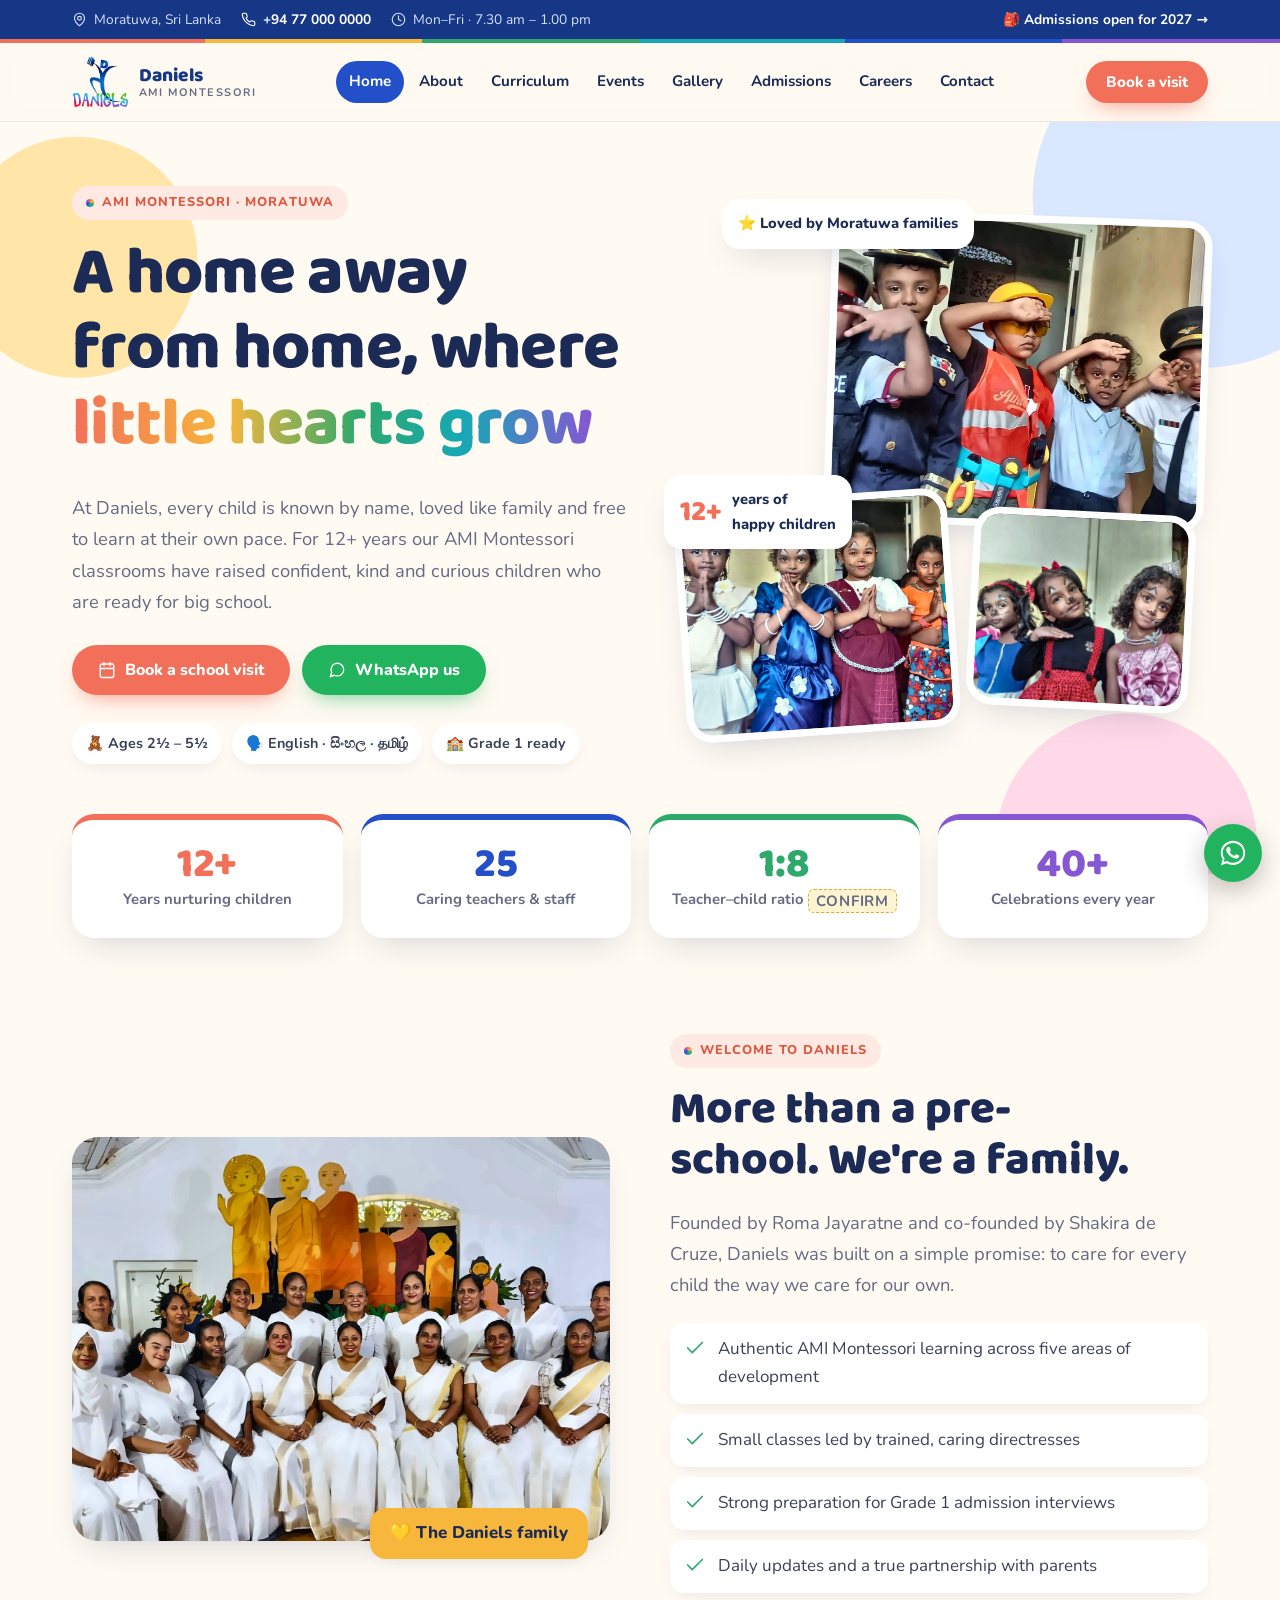
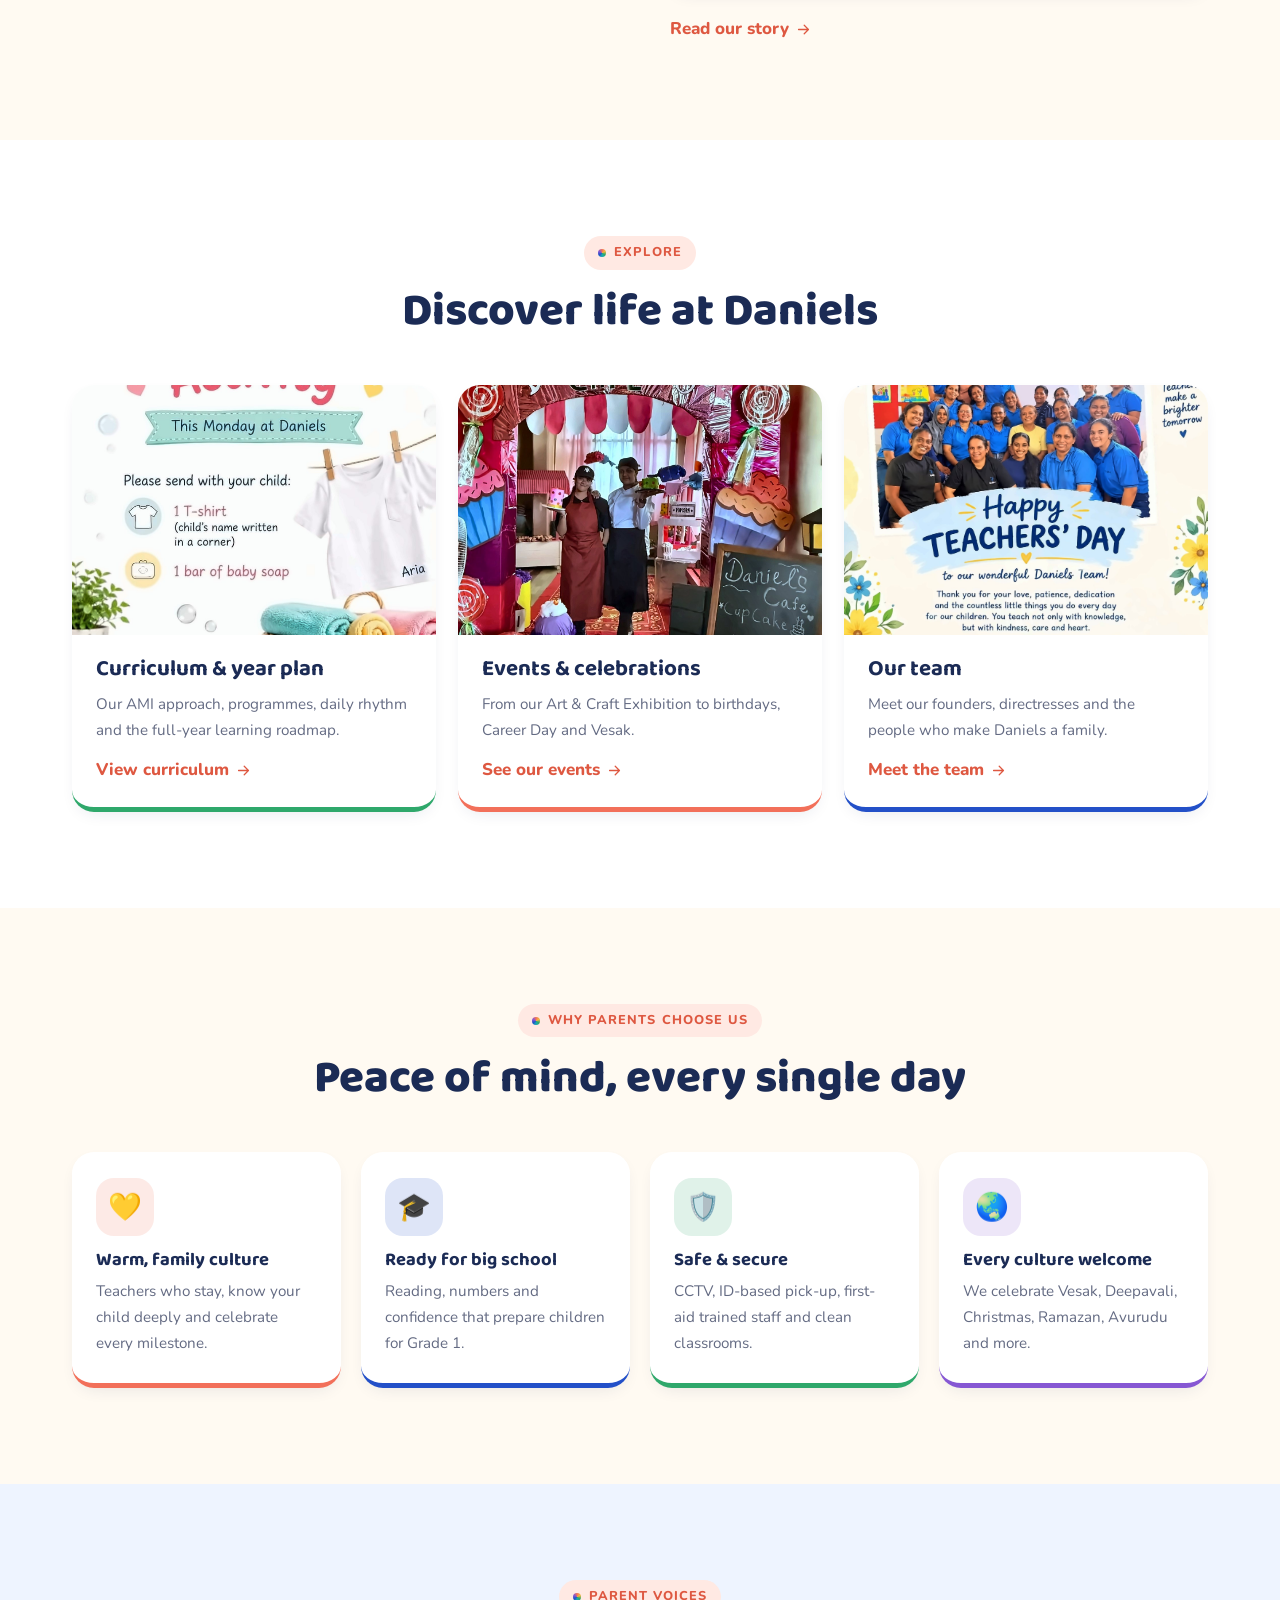
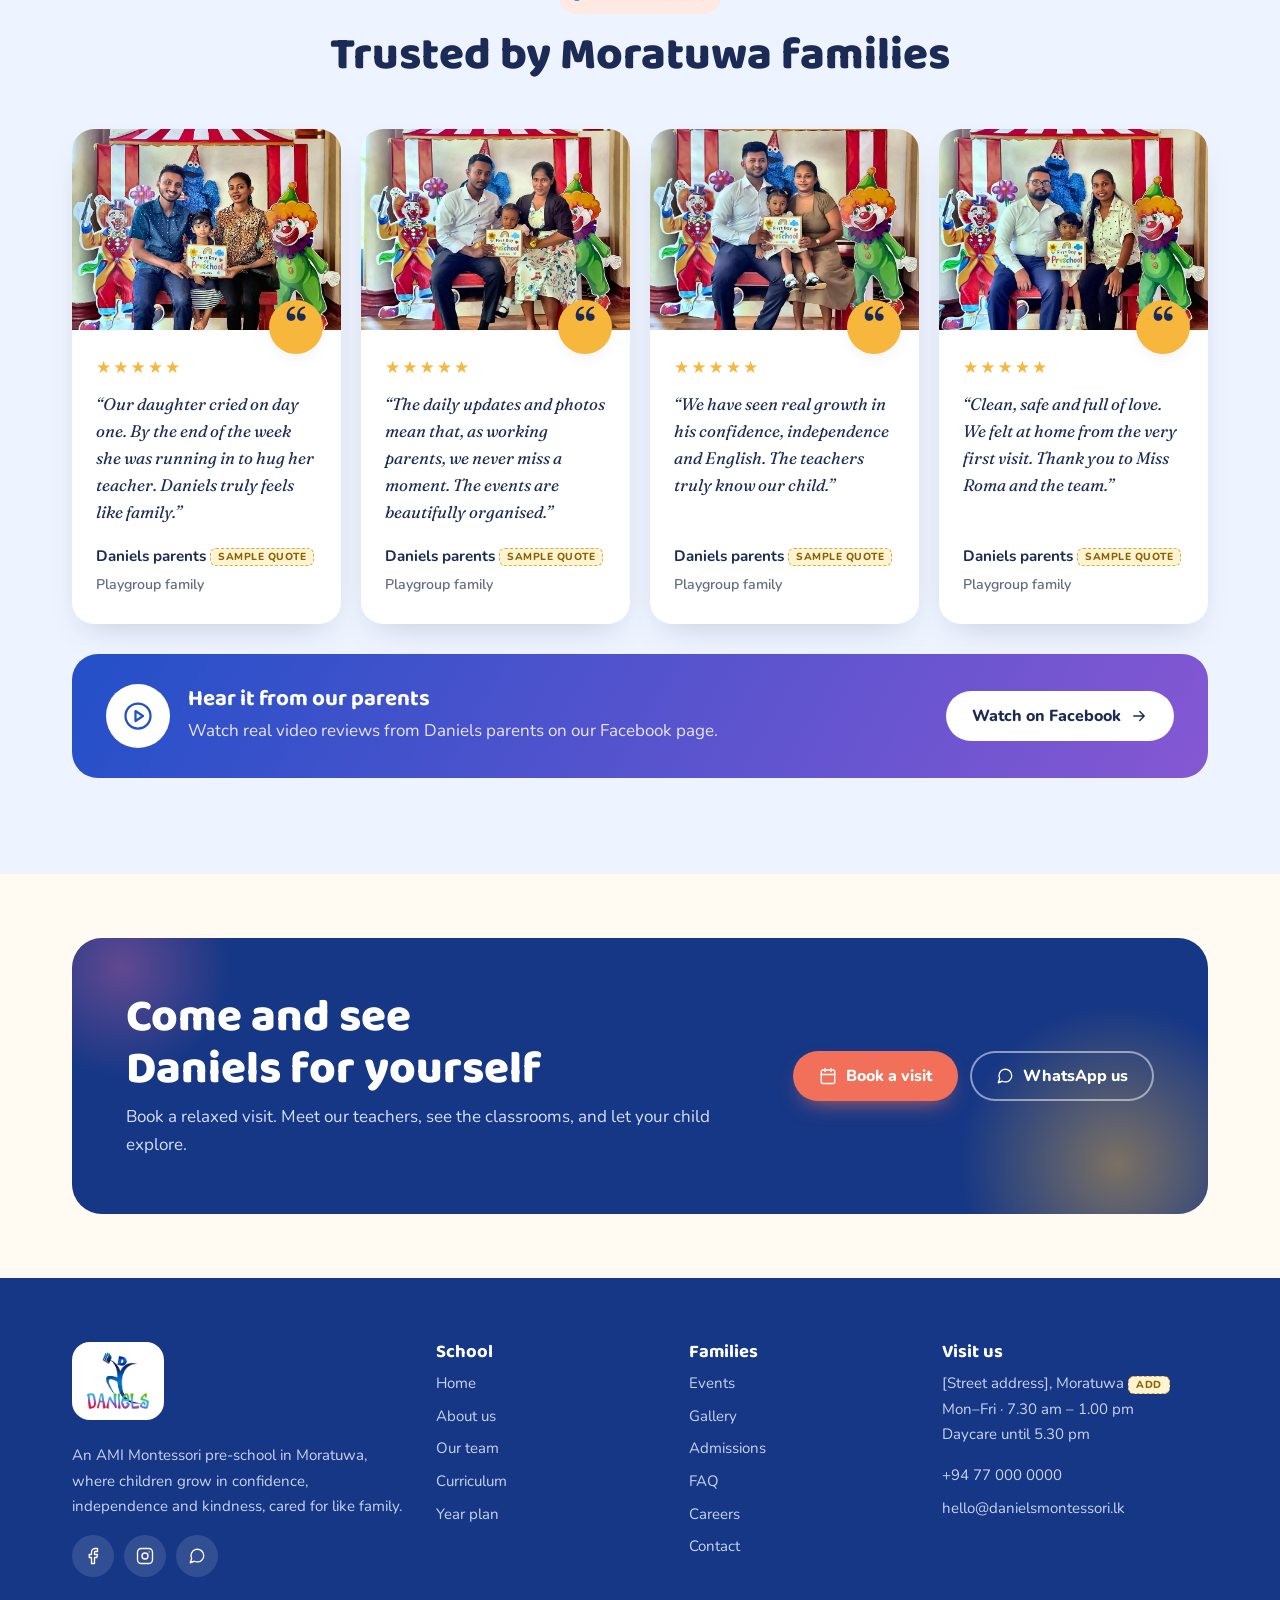
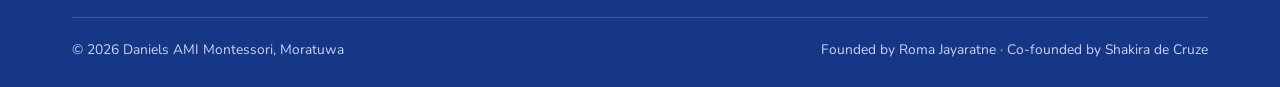
==== index.html @ 0f07412d "Daniels AMI Montessori website Multi-page site: home, about, curriculum and year plan, events, galle" ====
<!doctype html>
<html lang="en">
<head>
<meta charset="utf-8">
<meta name="viewport" content="width=device-width, initial-scale=1, viewport-fit=cover">
<meta name="claude:viewport-fit-sides" content="cover">
<title>Home · Daniels AMI Montessori, Moratuwa</title>
<meta name="description" content="Daniels AMI Montessori, Moratuwa: a warm, family-run AMI Montessori pre-school for children aged 2½ to 5½. Playgroup, LKG, UKG, daycare and Grade 1 readiness.">
<meta property="og:title" content="Home · Daniels AMI Montessori">
<meta property="og:description" content="Daniels AMI Montessori, Moratuwa: a warm, family-run AMI Montessori pre-school for children aged 2½ to 5½. Playgroup, LKG, UKG, daycare and Grade 1 readiness.">
<meta property="og:image" content="assets/img/staff-family-group.jpg">
<link rel="icon" href="assets/img/daniels-logo.png">
<link rel="preconnect" href="https://fonts.googleapis.com"><link rel="preconnect" href="https://fonts.gstatic.com" crossorigin>
<link href="https://fonts.googleapis.com/css2?family=Baloo+2:wght@600;700;800&family=Nunito:wght@400;600;700;800&family=Fraunces:ital,opsz,wght@1,9..144,400&display=swap" rel="stylesheet">
<link rel="stylesheet" href="assets/css/site.css">
</head>
<body>
<div class="topbar"><div class="wrap">
  <div class="l"><span><svg class="ic" viewBox="0 0 24 24" aria-hidden="true"><path d="M20 10c0 6-8 12-8 12S4 16 4 10a8 8 0 0 1 16 0z"/><circle cx="12" cy="10" r="3"/></svg>Moratuwa, Sri Lanka</span><a href="tel:+94770000000"><svg class="ic" viewBox="0 0 24 24" aria-hidden="true"><path d="M22 16.9v3a2 2 0 0 1-2.2 2 19.8 19.8 0 0 1-8.6-3.1 19.5 19.5 0 0 1-6-6A19.8 19.8 0 0 1 2.1 4.2 2 2 0 0 1 4.1 2h3a2 2 0 0 1 2 1.7c.1 1 .4 1.9.7 2.8a2 2 0 0 1-.5 2.1L8 9.9a16 16 0 0 0 6 6l1.3-1.3a2 2 0 0 1 2.1-.4c.9.3 1.8.6 2.8.7a2 2 0 0 1 1.7 2z"/></svg>+94 77 000 0000</a><span><svg class="ic" viewBox="0 0 24 24" aria-hidden="true"><circle cx="12" cy="12" r="10"/><path d="M12 6v6l4 2"/></svg>Mon–Fri · 7.30 am – 1.00 pm</span></div>
  <div class="r"><a href="admissions.html">🎒 Admissions open for 2027 →</a></div>
</div></div>
<header class="site"><div class="stripe"></div><div class="wrap">
  <a href="index.html" class="brand"><img src="assets/img/daniels-logo.png" alt="Daniels logo"><span class="bt">Daniels<small>AMI Montessori</small></span></a>
  <nav class="primary" aria-label="Main"><ul><li><a href="index.html" class=active aria-current=page>Home</a></li><li><a href="about.html">About</a></li><li><a href="curriculum.html">Curriculum</a></li><li><a href="events.html">Events</a></li><li><a href="gallery.html">Gallery</a></li><li><a href="admissions.html">Admissions</a></li><li><a href="careers.html">Careers</a></li><li><a href="contact.html">Contact</a></li></ul></nav>
  <a href="admissions.html#enquire" class="btn btn-primary h-cta">Book a visit</a>
  <button class="burger" aria-label="Menu" aria-expanded="false"><svg class="ic" viewBox="0 0 24 24" aria-hidden="true"><path d="M4 6h16M4 12h16M4 18h16"/></svg></button>
</div></header>
<main>

<section class="hero blobs"><div class="wrap">
  <div class="reveal">
    <span class="kicker">AMI Montessori · Moratuwa</span>
    <h1>A home away from home, where <em>little hearts grow</em></h1>
    <p class="lead">At Daniels, every child is known by name, loved like family and free to learn at their own pace. For <span data-years>12+</span> years our AMI Montessori classrooms have raised confident, kind and curious children who are ready for big school.</p>
    <div class="ctas"><a href="admissions.html#enquire" class="btn btn-primary"><svg class="ic" viewBox="0 0 24 24" aria-hidden="true"><rect x="3" y="4" width="18" height="18" rx="2"/><path d="M16 2v4M8 2v4M3 10h18"/></svg>Book a school visit</a><a href="https://wa.me/94770000000?text=Hello%20Daniels%2C%20I%27d%20like%20to%20know%20more%20about%20admissions." class="btn btn-wa" target="_blank" rel="noopener"><svg class="ic" viewBox="0 0 24 24" aria-hidden="true"><path d="M21 11.5a8.4 8.4 0 0 1-9 8.4 8.5 8.5 0 0 1-3.8-.9L3 21l1.9-5.7A8.5 8.5 0 1 1 21 11.5z"/></svg>WhatsApp us</a></div>
    <div class="badges"><span>🧸 Ages 2½ – 5½</span><span>🗣️ English · සිංහල · தமிழ்</span><span>🏫 Grade 1 ready</span></div>
  </div>
  <div class="hero-art reveal">
    <div class="ph p1"><img src="assets/img/careerday-heroes.jpg" alt="Career Day: police, firefighter, builder and pilot" class="" loading="lazy" ></div>
    <div class="ph p2"><img src="assets/img/cultural-national-dress.jpg" alt="Ayubowan! Traditional dress day" class="" loading="lazy" ></div>
    <div class="ph p3"><img src="assets/img/halloween-costumes.jpg" alt="Face paint and fancy dress" class="" loading="lazy" ></div>
    <div class="sticker s1"><span class="big" data-years>12+</span><span>years of<br>happy children</span></div>
    <div class="sticker s2">⭐ Loved by Moratuwa families</div>
  </div>
</div></section>

<section class="stats-wrap" style="padding:0"><div class="wrap"><div class="stats reveal">
  <div><b data-years>12+</b><span>Years nurturing children</span></div>
  <div><b>25</b><span>Caring teachers &amp; staff</span></div>
  <div><b>1:8</b><span>Teacher–child ratio <span class="draft">confirm</span></span></div>
  <div><b>40+</b><span>Celebrations every year</span></div>
</div></div></section>

<section><div class="wrap two">
  <div class="reveal photo-frame"><img class="photo" style="aspect-ratio:4/3" src="assets/img/staff-family-group.jpg" alt="The Daniels teaching team"><div class="tag">💛 The Daniels family</div></div>
  <div class="reveal">
    <span class="kicker">Welcome to Daniels</span>
    <h2>More than a pre-school. We're a family.</h2>
    <p class="lead">Founded by Roma Jayaratne and co-founded by Shakira de Cruze, Daniels was built on a simple promise: to care for every child the way we care for our own.</p>
    <ul class="checklist">
      <li><svg class="ic" viewBox="0 0 24 24" aria-hidden="true"><path d="M20 6 9 17l-5-5"/></svg><span>Authentic AMI Montessori learning across five areas of development</span></li>
      <li><svg class="ic" viewBox="0 0 24 24" aria-hidden="true"><path d="M20 6 9 17l-5-5"/></svg><span>Small classes led by trained, caring directresses</span></li>
      <li><svg class="ic" viewBox="0 0 24 24" aria-hidden="true"><path d="M20 6 9 17l-5-5"/></svg><span>Strong preparation for Grade 1 admission interviews</span></li>
      <li><svg class="ic" viewBox="0 0 24 24" aria-hidden="true"><path d="M20 6 9 17l-5-5"/></svg><span>Daily updates and a true partnership with parents</span></li>
    </ul>
    <a href="about.html" class="link-arrow">Read our story <svg class="ic" viewBox="0 0 24 24" aria-hidden="true"><path d="M5 12h14M13 6l6 6-6 6"/></svg></a>
  </div>
</div></section>

<section class="bg-white"><div class="wrap">
  <div class="center"><span class="kicker">Explore</span><h2>Discover life at Daniels</h2></div>
  <div class="g3 mt-l">
    <a class="lcard reveal" href="curriculum.html"><img src="assets/img/activity-laundry.jpg" alt="Practical life: Laundry Activity Day" class="" loading="lazy" ><div class="t"><h3>Curriculum &amp; year plan</h3><p>Our AMI approach, programmes, daily rhythm and the full-year learning roadmap.</p><span class="link-arrow">View curriculum <svg class="ic" viewBox="0 0 24 24" aria-hidden="true"><path d="M5 12h14M13 6l6 6-6 6"/></svg></span></div></a>
    <a class="lcard reveal" href="events.html"><img src="assets/img/exhibition-daniels-cafe.jpg" alt="The Daniels Café, one of seven exhibition worlds" class="" loading="lazy" ><div class="t"><h3>Events &amp; celebrations</h3><p>From our Art &amp; Craft Exhibition to birthdays, Career Day and Vesak.</p><span class="link-arrow">See our events <svg class="ic" viewBox="0 0 24 24" aria-hidden="true"><path d="M5 12h14M13 6l6 6-6 6"/></svg></span></div></a>
    <a class="lcard reveal" href="about.html#team"><img src="assets/img/staff-teachers-day.jpg" alt="Happy Teachers' Day to our wonderful team" class="" loading="lazy" ><div class="t"><h3>Our team</h3><p>Meet our founders, directresses and the people who make Daniels a family.</p><span class="link-arrow">Meet the team <svg class="ic" viewBox="0 0 24 24" aria-hidden="true"><path d="M5 12h14M13 6l6 6-6 6"/></svg></span></div></a>
  </div>
</div></section>

<section><div class="wrap">
  <div class="center"><span class="kicker">Why parents choose us</span><h2>Peace of mind, every single day</h2></div>
  <div class="g4 mt-l">
    <div class="card reveal" style="--c:var(--terra)"><div class="icon-badge"><span class="emo">💛</span></div><h4>Warm, family culture</h4><p>Teachers who stay, know your child deeply and celebrate every milestone.</p></div>
    <div class="card reveal" style="--c:var(--sky)"><div class="icon-badge"><span class="emo">🎓</span></div><h4>Ready for big school</h4><p>Reading, numbers and confidence that prepare children for Grade 1.</p></div>
    <div class="card reveal" style="--c:var(--sage)"><div class="icon-badge"><span class="emo">🛡️</span></div><h4>Safe &amp; secure</h4><p>CCTV, ID-based pick-up, first-aid trained staff and clean classrooms.</p></div>
    <div class="card reveal" style="--c:var(--plum)"><div class="icon-badge"><span class="emo">🌏</span></div><h4>Every culture welcome</h4><p>We celebrate Vesak, Deepavali, Christmas, Ramazan, Avurudu and more.</p></div>
  </div>
</div></section>

<section class="bg-sand"><div class="wrap">
  <div class="center"><span class="kicker">Parent voices</span><h2>Trusted by Moratuwa families</h2></div>
  <div class="g4 mt-l"><figure class="quote reveal" style="margin:0"><div class="qimg"><img src="assets/img/thumbs/firstday-family-1.jpg" alt="Daniels parents at the First Day photo booth" loading="lazy"></div><figcaption class="qt"><div class="stars">★★★★★</div><blockquote>“Our daughter cried on day one. By the end of the week she was running in to hug her teacher. Daniels truly feels like family.”</blockquote><div class="who"><b>Daniels parents <span class="draft">sample quote</span></b><small>Playgroup family</small></div></figcaption></figure><figure class="quote reveal" style="margin:0"><div class="qimg"><img src="assets/img/thumbs/firstday-family-2.jpg" alt="Daniels parents at the First Day photo booth" loading="lazy"></div><figcaption class="qt"><div class="stars">★★★★★</div><blockquote>“The daily updates and photos mean that, as working parents, we never miss a moment. The events are beautifully organised.”</blockquote><div class="who"><b>Daniels parents <span class="draft">sample quote</span></b><small>Playgroup family</small></div></figcaption></figure><figure class="quote reveal" style="margin:0"><div class="qimg"><img src="assets/img/thumbs/firstday-family-3.jpg" alt="Daniels parents at the First Day photo booth" loading="lazy"></div><figcaption class="qt"><div class="stars">★★★★★</div><blockquote>“We have seen real growth in his confidence, independence and English. The teachers truly know our child.”</blockquote><div class="who"><b>Daniels parents <span class="draft">sample quote</span></b><small>Playgroup family</small></div></figcaption></figure><figure class="quote reveal" style="margin:0"><div class="qimg"><img src="assets/img/thumbs/firstday-family-4.jpg" alt="Daniels parents at the First Day photo booth" loading="lazy"></div><figcaption class="qt"><div class="stars">★★★★★</div><blockquote>“Clean, safe and full of love. We felt at home from the very first visit. Thank you to Miss Roma and the team.”</blockquote><div class="who"><b>Daniels parents <span class="draft">sample quote</span></b><small>Playgroup family</small></div></figcaption></figure></div>
  <div class="video-cta reveal">
<div style="display:flex;gap:18px;align-items:center"><div class="play"><svg class="ic" viewBox="0 0 24 24" aria-hidden="true"><circle cx="12" cy="12" r="10"/><path d="m10 8 6 4-6 4z"/></svg></div>
<div><h3>Hear it from our parents</h3><p>Watch real video reviews from Daniels parents on our Facebook page.</p></div></div>
<a class="btn btn-light" href="https://www.facebook.com/Shawndecruze/" target="_blank" rel="noopener">Watch on Facebook <svg class="ic" viewBox="0 0 24 24" aria-hidden="true"><path d="M5 12h14M13 6l6 6-6 6"/></svg></a></div>
</div></section>
<section class="sec-sm"><div class="wrap"><div class="cta-band reveal">
<div><h2>Come and see Daniels for yourself</h2><p style="margin:0">Book a relaxed visit. Meet our teachers, see the classrooms, and let your child explore.</p></div>
<div class="btns"><a class="btn btn-primary" href="admissions.html#enquire"><svg class="ic" viewBox="0 0 24 24" aria-hidden="true"><rect x="3" y="4" width="18" height="18" rx="2"/><path d="M16 2v4M8 2v4M3 10h18"/></svg>Book a visit</a><a class="btn btn-light" href="https://wa.me/94770000000" target="_blank" rel="noopener"><svg class="ic" viewBox="0 0 24 24" aria-hidden="true"><path d="M21 11.5a8.4 8.4 0 0 1-9 8.4 8.5 8.5 0 0 1-3.8-.9L3 21l1.9-5.7A8.5 8.5 0 1 1 21 11.5z"/></svg>WhatsApp us</a></div>
</div></div></section>

</main>
<footer class="site"><div class="wrap">
  <div class="grid">
    <div><div class="logo"><img src="assets/img/daniels-logo.png" alt="Daniels logo"></div>
      <p>An AMI Montessori pre-school in Moratuwa, where children grow in confidence, independence and kindness, cared for like family.</p>
      <div class="social"><a href="https://www.facebook.com/Shawndecruze/" target="_blank" rel="noopener" aria-label="Facebook"><svg class="ic" viewBox="0 0 24 24" aria-hidden="true"><path d="M18 2h-3a5 5 0 0 0-5 5v3H7v4h3v8h4v-8h3l1-4h-4V7a1 1 0 0 1 1-1h3z"/></svg></a><a href="https://www.instagram.com/explore/locations/302594056555041/daniels-ami-montessori-sri-lanka/" target="_blank" rel="noopener" aria-label="Instagram"><svg class="ic" viewBox="0 0 24 24" aria-hidden="true"><rect x="2" y="2" width="20" height="20" rx="5"/><circle cx="12" cy="12" r="4"/><path d="M17.5 6.5h.01"/></svg></a><a href="https://wa.me/94770000000" target="_blank" rel="noopener" aria-label="WhatsApp"><svg class="ic" viewBox="0 0 24 24" aria-hidden="true"><path d="M21 11.5a8.4 8.4 0 0 1-9 8.4 8.5 8.5 0 0 1-3.8-.9L3 21l1.9-5.7A8.5 8.5 0 1 1 21 11.5z"/></svg></a></div></div>
    <div><h4>School</h4><a href="index.html">Home</a><a href="about.html">About us</a><a href="about.html#team">Our team</a><a href="curriculum.html">Curriculum</a><a href="curriculum.html#roadmap">Year plan</a></div>
    <div><h4>Families</h4><a href="events.html">Events</a><a href="gallery.html">Gallery</a><a href="admissions.html">Admissions</a><a href="admissions.html#faq">FAQ</a><a href="careers.html">Careers</a><a href="contact.html">Contact</a></div>
    <div><h4>Visit us</h4><p>[Street address], Moratuwa <span class="draft">add</span><br>Mon–Fri · 7.30 am – 1.00 pm<br>Daycare until 5.30 pm</p><a href="tel:+94770000000">+94 77 000 0000</a><a href="mailto:hello@danielsmontessori.lk">hello@danielsmontessori.lk</a></div>
  </div>
  <div class="bottom"><span>© <span data-year-now>2026</span> Daniels AMI Montessori, Moratuwa</span><span>Founded by Roma Jayaratne · Co-founded by Shakira de Cruze</span></div>
</div></footer>
<a class="wa-float" href="https://wa.me/94770000000?text=Hello%20Daniels!" target="_blank" rel="noopener" aria-label="Chat with us on WhatsApp"><svg viewBox="0 0 32 32" aria-hidden="true"><path d="M16 3C8.8 3 3 8.7 3 15.8c0 2.5.7 4.9 2 7L3 29l6.4-2c2 1.1 4.3 1.7 6.6 1.7 7.2 0 13-5.7 13-12.8S23.2 3 16 3zm0 23.4c-2.1 0-4.1-.6-5.9-1.7l-.4-.3-3.8 1.2 1.2-3.7-.3-.4c-1.2-1.8-1.8-3.8-1.8-5.9C5 9.9 9.9 5.2 16 5.2s11 4.7 11 10.6-4.9 10.6-11 10.6zm6-7.9c-.3-.2-2-1-2.3-1.1-.3-.1-.5-.2-.8.2-.2.3-.9 1.1-1 1.3-.2.2-.4.2-.7.1-.3-.2-1.4-.5-2.7-1.6-1-.9-1.7-2-1.9-2.3-.2-.3 0-.5.1-.7l.5-.6c.2-.2.2-.3.3-.6.1-.2.1-.4 0-.6l-1-2.5c-.3-.7-.6-.6-.8-.6h-.7c-.2 0-.6.1-.9.4-.3.3-1.2 1.1-1.2 2.8s1.2 3.2 1.4 3.5c.2.2 2.4 3.6 5.8 5 2.8 1.1 3.4.9 4 .8.6-.1 2-.8 2.3-1.6.3-.8.3-1.5.2-1.6-.1-.2-.3-.3-.6-.4z"/></svg></a>
<div class="lightbox" role="dialog" aria-modal="true" aria-label="Photo viewer">
  <button class="lb-x" aria-label="Close"><svg class="ic" viewBox="0 0 24 24" aria-hidden="true"><path d="M18 6 6 18M6 6l12 12"/></svg></button><button class="lb-p" aria-label="Previous"><svg class="ic" viewBox="0 0 24 24" aria-hidden="true"><path d="m15 18-6-6 6-6"/></svg></button>
  <img alt=""><button class="lb-n" aria-label="Next"><svg class="ic" viewBox="0 0 24 24" aria-hidden="true"><path d="m9 18 6-6-6-6"/></svg></button><p></p>
</div>
<script src="assets/js/site.js"></script>
</body>
</html>
---- assets/css/site.css ----
/* Daniels AMI Montessori: "Rainbow Home" design
   Layout concept: calm cream pages and generous whitespace, brought to life by the logo's rainbow,
   playful rounded headings, tilted photo prints and colour-coded cards. One clear story per page. */
:root{
  color-scheme:light;
  --bg:#FFFAF2; --paper:#FFFFFF; --sky-bg:#EEF4FF; --sand:#FFF3E3;
  --ink:#1B2B55; --text:#3B4258; --muted:#646B83; --line:#EEE6D8;
  --blue:#2350C8; --blue-d:#163785; --coral:#F2705A; --coral-d:#DE5841; --sun:#F6B73C; --leaf:#2FA86B; --teal:#16A8B5; --grape:#8657D3; --pink:#EE6AA7;
  --terra:var(--coral); --clay:var(--coral); --saffron:var(--sun); --sage:var(--leaf); --sky:var(--blue); --plum:var(--grape); --taupe:var(--teal);
  --r:22px; --r-s:14px;
  --shadow:0 14px 34px -14px rgba(27,43,85,.22); --soft:0 6px 18px -8px rgba(27,43,85,.14);
  --display:"Baloo 2","Nunito",system-ui,sans-serif; --sans:"Nunito",system-ui,sans-serif; --serif:"Fraunces",Georgia,serif;
}
*{box-sizing:border-box}
html{scroll-behavior:smooth;scroll-padding-top:100px}
body{margin:0;font-family:var(--sans);color:var(--text);background:var(--bg);line-height:1.7;font-size:17px;overflow-x:hidden;-webkit-font-smoothing:antialiased}
body::before{content:"";position:fixed;inset:0 0 auto;height:env(safe-area-inset-top,0px);z-index:70;background:var(--bg)}
img{max-width:100%;display:block}
a{color:var(--blue)}
h1,h2,h3,h4{font-family:var(--display);line-height:1.12;margin:0 0 .45em;color:var(--ink);text-wrap:balance}
h1{font-size:clamp(2.5rem,5.4vw,4.2rem);font-weight:800;letter-spacing:-.01em}
h2{font-size:clamp(2rem,3.8vw,2.85rem);font-weight:800}
h3{font-size:1.4rem;font-weight:700}
h4{font-size:1.15rem;font-weight:700}
p{margin:0 0 1em;max-width:65ch}
b,strong{color:var(--ink)}
.wrap{max-width:1180px;margin:0 auto;padding-left:max(22px,env(safe-area-inset-left,0px));padding-right:max(22px,env(safe-area-inset-right,0px))}
section{padding-block:96px}
.sec-sm{padding-block:64px}
@media(max-width:760px){section{padding-block:60px}.sec-sm{padding-block:40px}}
.bg-sand{background:var(--sky-bg)}
.bg-white{background:var(--paper)}
.kicker{display:inline-flex;align-items:center;gap:8px;font-weight:800;font-size:.8rem;letter-spacing:.08em;text-transform:uppercase;color:var(--coral-d);background:#FFE9E3;padding:6px 14px;border-radius:99px;margin-bottom:16px}
.kicker::before{content:"";width:8px;height:8px;border-radius:50%;background:conic-gradient(var(--coral),var(--sun),var(--leaf),var(--teal),var(--blue),var(--grape),var(--coral))}
.center{text-align:center}
.center p,.center .lead{margin-inline:auto}
.lead{font-size:1.15rem;color:var(--muted);max-width:62ch}
.muted{color:var(--muted)}
.rb,h1 em{font-style:normal;background:linear-gradient(90deg,var(--coral),var(--sun) 30%,var(--leaf) 55%,var(--teal) 75%,var(--grape));-webkit-background-clip:text;background-clip:text;color:transparent}
.stripe{height:4px;background:linear-gradient(90deg,var(--coral) 0 16%,var(--sun) 16% 33%,var(--leaf) 33% 50%,var(--teal) 50% 66%,var(--blue) 66% 83%,var(--grape) 83%)}
.btn{display:inline-flex;align-items:center;gap:9px;font:800 1rem var(--sans);border:0;cursor:pointer;text-decoration:none;padding:14px 26px;border-radius:99px;transition:transform .2s,box-shadow .2s,background .2s;white-space:nowrap}
.btn svg{width:18px;height:18px}
.btn:hover{transform:translateY(-2px)}
.btn:focus-visible,a:focus-visible,button:focus-visible{outline:3px solid var(--sun);outline-offset:3px}
.btn-primary{background:var(--coral);color:#fff;box-shadow:0 10px 22px -10px rgba(242,112,90,.8)}
.btn-primary:hover{background:var(--coral-d)}
.btn-navy{background:var(--blue);color:#fff;box-shadow:0 10px 22px -10px rgba(35,80,200,.7)}
.btn-outline{background:var(--paper);color:var(--ink);box-shadow:var(--soft)}
.btn-light{background:var(--paper);color:var(--ink)}
.btn-wa{background:#22B35E;color:#fff;box-shadow:0 10px 22px -10px rgba(34,179,94,.7)}
.link-arrow{font-weight:800;color:var(--coral-d);text-decoration:none;display:inline-flex;gap:6px;align-items:center;transition:gap .2s}
.link-arrow:hover{gap:11px}
.link-arrow .ic{width:17px;height:17px}
.draft{display:inline-block;font:800 .64rem var(--sans);letter-spacing:.05em;text-transform:uppercase;color:#8a6200;background:#FFF4D2;border:1px dashed #D9AB3C;border-radius:6px;padding:1px 7px;vertical-align:middle}
/* hide every draft label once real content is added: .draft{display:none} */
.ic{width:22px;height:22px;stroke:currentColor;fill:none;stroke-width:1.8;stroke-linecap:round;stroke-linejoin:round;flex:none}
.emo{font-size:1.7rem;line-height:1}

/* ---------- header ---------- */
.topbar{background:var(--blue-d);color:#D6E0FF;font-size:.86rem}
.topbar .wrap{display:flex;justify-content:space-between;gap:16px;padding-block:8px;flex-wrap:wrap}
.topbar a{color:#fff;text-decoration:none;font-weight:700}
.topbar .l,.topbar .r{display:flex;gap:20px;flex-wrap:wrap}
.topbar span,.topbar a{display:inline-flex;gap:7px;align-items:center}
.topbar .ic{width:15px;height:15px}
@media(max-width:700px){.topbar .l span:last-child,.topbar .r a:not(:last-child){display:none}}
header.site{position:sticky;top:env(safe-area-inset-top,0px);z-index:50;background:rgba(255,250,242,.93);backdrop-filter:blur(10px);-webkit-backdrop-filter:blur(10px);border-bottom:1px solid var(--line)}
header.site .wrap{display:flex;align-items:center;justify-content:space-between;height:78px;gap:16px}
.brand{display:flex;align-items:center;gap:10px;text-decoration:none}
.brand img{height:52px;width:auto}
.brand .bt{font-family:var(--display);color:var(--blue-d);font-size:1.2rem;line-height:1;font-weight:800}
.brand .bt small{display:block;font-family:var(--sans);font-size:.68rem;letter-spacing:.14em;text-transform:uppercase;color:var(--muted);font-weight:700;margin-top:3px}
nav.primary ul{display:flex;list-style:none;margin:0;padding:0;gap:2px}
nav.primary a{display:block;padding:8px 13px;border-radius:99px;text-decoration:none;color:var(--ink);font-weight:700;font-size:.95rem}
nav.primary a:hover{background:var(--sky-bg);color:var(--blue)}
nav.primary a.active{background:var(--blue);color:#fff}
nav.primary .m-only{display:none}
.h-cta{padding:11px 20px;font-size:.95rem}
.burger{display:none;background:none;border:0;cursor:pointer;color:var(--ink);padding:6px}
.burger .ic{width:28px;height:28px}
@media(max-width:1140px){
  nav.primary{position:fixed;inset:calc(78px + env(safe-area-inset-top,0px)) 0 auto 0;background:var(--bg);border-bottom:1px solid var(--line);box-shadow:var(--shadow);display:none}
  nav.primary.open{display:block}
  nav.primary ul{flex-direction:column;padding:12px max(18px,env(safe-area-inset-right,0px)) 22px max(18px,env(safe-area-inset-left,0px))}
  nav.primary a{padding:12px 14px;font-size:1.05rem;border-radius:12px}
  nav.primary .m-only{display:block}
  .burger{display:block}
}
@media(max-width:560px){.h-cta{display:none}}

.blobs{background:
  radial-gradient(circle at 6% 18%,#FFE6A8 0 120px,transparent 121px),
  radial-gradient(circle at 94% 10%,#D9E8FF 0 170px,transparent 171px),
  radial-gradient(circle at 88% 96%,#FFD9E8 0 130px,transparent 131px),var(--bg)}

/* ---------- home hero ---------- */
.hero{padding-block:64px 110px;overflow:hidden}
.hero .wrap{display:grid;grid-template-columns:1.05fr 1fr;gap:54px;align-items:center}
.hero .wrap>*{min-width:0}
.hero .lead{margin-bottom:28px}
.hero .ctas{display:flex;gap:12px;flex-wrap:wrap}
.hero .badges{display:flex;gap:10px;flex-wrap:wrap;margin-top:28px}
.hero .badges span{background:var(--paper);border-radius:99px;padding:8px 14px;font-weight:700;font-size:.9rem;box-shadow:var(--soft);display:inline-flex;gap:7px;align-items:center}
.hero-art{position:relative;min-height:520px}
.hero-art .ph{position:absolute;border-radius:26px;overflow:hidden;box-shadow:var(--shadow);border:7px solid var(--paper);max-width:100%}
.hero-art .ph img{width:100%;height:100%;object-fit:cover}
.hero-art .p1{width:72%;height:60%;top:0;right:0;transform:rotate(2deg)}
.hero-art .p2{width:52%;height:46%;bottom:0;left:0;transform:rotate(-4deg)}
.hero-art .p3{width:42%;height:38%;bottom:5%;right:3%;transform:rotate(3deg)}
.sticker{position:absolute;background:var(--paper);border-radius:18px;padding:12px 16px;box-shadow:var(--shadow);font-weight:800;display:flex;gap:10px;align-items:center;z-index:2;font-size:.92rem;color:var(--ink)}
.sticker .big{font-family:var(--display);font-size:1.8rem;color:var(--coral);line-height:1}
.sticker.s1{top:50%;left:-3%}
.sticker.s2{top:-3%;left:8%}
@media(max-width:960px){.hero .wrap{grid-template-columns:1fr}.hero-art{min-height:420px}.sticker.s1{left:2%}}
@media(max-width:480px){.hero-art{min-height:360px}}

/* ---------- stats ---------- */
.stats-wrap{margin-top:-60px;position:relative;z-index:3}
.stats{display:grid;grid-template-columns:repeat(4,1fr);gap:18px}
.stats div{background:var(--paper);border-radius:var(--r);padding:24px 18px;text-align:center;box-shadow:var(--shadow);border-top:6px solid var(--c)}
.stats b{display:block;font-family:var(--display);font-size:2.6rem;line-height:1;color:var(--c);font-weight:800}
.stats span{font-weight:700;color:var(--muted);font-size:.93rem}
.stats div:nth-child(1){--c:var(--coral)}.stats div:nth-child(2){--c:var(--blue)}.stats div:nth-child(3){--c:var(--leaf)}.stats div:nth-child(4){--c:var(--grape)}
@media(max-width:760px){.stats{grid-template-columns:1fr 1fr}}

/* ---------- inner page hero ---------- */
.phero{padding-block:70px 80px;overflow:hidden}
.phero .wrap{display:grid;grid-template-columns:1.1fr 1fr;gap:56px;align-items:center}
.phero .wrap>*{min-width:0}
.phero.solo .wrap{grid-template-columns:1fr}
.phero .crumb{font-size:.86rem;color:var(--muted);margin-bottom:12px;font-weight:600}
.phero .crumb a{color:var(--muted);text-decoration:none}
.phero .frame{border-radius:26px;overflow:hidden;border:7px solid var(--paper);box-shadow:var(--shadow);transform:rotate(1.5deg)}
.phero .frame img{aspect-ratio:4/3;object-fit:cover;width:100%}
@media(max-width:900px){.phero .wrap{grid-template-columns:1fr;gap:34px}.phero{padding-block:48px 56px}}

/* ---------- grids & cards ---------- */
.two{display:grid;grid-template-columns:1fr 1fr;gap:60px;align-items:center}
.two.top{align-items:start}
.two>*{min-width:0}
@media(max-width:900px){.two{grid-template-columns:1fr;gap:38px}}
.g3{display:grid;grid-template-columns:repeat(3,1fr);gap:22px}
.g4{display:grid;grid-template-columns:repeat(4,1fr);gap:20px}
.g5{display:grid;grid-template-columns:repeat(5,1fr);gap:18px}
@media(max-width:1000px){.g4,.g5{grid-template-columns:repeat(2,1fr)}.g3{grid-template-columns:1fr 1fr}}
@media(max-width:620px){.g3,.g4,.g5{grid-template-columns:1fr}}
.card{background:var(--paper);border-radius:var(--r);padding:26px 24px;box-shadow:var(--soft);border-bottom:5px solid var(--c,var(--coral));transition:transform .2s}
.card:hover{transform:translateY(-4px)}
.card p{color:var(--muted);font-size:.95rem;margin:0}
form.card,.card.plain{border-bottom:0}
form.card:hover,.card.plain:hover{transform:none}
.icon-badge{width:58px;height:58px;border-radius:18px;display:grid;place-items:center;margin-bottom:14px;background:color-mix(in srgb,var(--c,var(--coral)) 15%,var(--paper));color:var(--c,var(--coral))}
.icon-badge .ic{width:26px;height:26px}
.mt-l{margin-top:48px}.mt{margin-top:28px}
.photo{border-radius:26px;width:100%;object-fit:cover;box-shadow:var(--shadow)}
.photo-frame{position:relative}
.photo-frame .tag{position:absolute;bottom:-18px;right:22px;background:var(--sun);color:var(--ink);padding:11px 20px;border-radius:16px;font-weight:800;box-shadow:var(--soft)}
.checklist{list-style:none;margin:22px 0;padding:0;display:grid;gap:10px}
.checklist li{display:flex;gap:12px;align-items:flex-start;background:var(--paper);border-radius:14px;padding:12px 14px;box-shadow:var(--soft)}
.checklist .ic{color:var(--leaf);margin-top:2px}

.lcard{display:block;text-decoration:none;color:inherit;background:var(--paper);border-radius:var(--r);overflow:hidden;box-shadow:var(--soft);transition:transform .2s,box-shadow .2s;border-bottom:5px solid var(--c,var(--coral))}
.lcard:hover{transform:translateY(-5px) rotate(-.4deg);box-shadow:var(--shadow)}
.lcard img{width:100%;aspect-ratio:16/11;object-fit:cover}
.lcard .t{padding:22px 24px}
.lcard p{color:var(--muted);font-size:.95rem;margin:0 0 12px}
.lcard:nth-child(1){--c:var(--leaf)}.lcard:nth-child(2){--c:var(--coral)}.lcard:nth-child(3){--c:var(--blue)}

/* reviews */
.quote{background:var(--paper);border-radius:var(--r);overflow:hidden;box-shadow:var(--shadow);display:flex;flex-direction:column;position:relative}
.quote .qimg{aspect-ratio:4/3;overflow:hidden}
.quote .qimg img{width:100%;height:100%;object-fit:cover;object-position:center 75%}
.quote .qt{padding:24px 24px 26px;display:flex;flex-direction:column;flex:1;position:relative}
.quote .qt::before{content:"\201C";position:absolute;top:-30px;right:18px;width:54px;height:54px;border-radius:50%;background:var(--sun);color:var(--ink);font:700 2.6rem/1.2 var(--serif);text-align:center;box-shadow:var(--soft)}
.quote blockquote{margin:0 0 18px;font-family:var(--serif);font-style:italic;font-size:1.05rem;line-height:1.6;color:var(--ink);flex:1}
.quote .who b{display:block;font-size:.95rem}
.quote .who small{color:var(--muted);font-weight:600}
.stars{color:var(--sun);letter-spacing:2px;margin-bottom:8px}

.video-cta{margin-top:30px;background:linear-gradient(120deg,var(--blue),var(--grape));color:#fff;border-radius:26px;padding:30px 34px;display:flex;gap:24px;align-items:center;justify-content:space-between;flex-wrap:wrap}
.video-cta h3{color:#fff;margin:0}
.video-cta p{margin:4px 0 0;color:#E9E4FF}
.video-cta .play{width:64px;height:64px;border-radius:50%;background:var(--paper);color:var(--blue);display:grid;place-items:center;flex:none}
.video-cta .play .ic{width:30px;height:30px}

.cta-band{background:var(--blue-d);border-radius:30px;padding:54px;display:grid;grid-template-columns:1.4fr auto;gap:30px;align-items:center;color:#D6E0FF;position:relative;overflow:hidden}
.cta-band::before{content:"";position:absolute;right:-70px;bottom:-110px;width:320px;height:320px;border-radius:50%;background:radial-gradient(circle,rgba(246,183,60,.45),transparent 70%)}
.cta-band::after{content:"";position:absolute;left:-60px;top:-80px;width:220px;height:220px;border-radius:50%;background:radial-gradient(circle,rgba(238,106,167,.35),transparent 70%)}
.cta-band>*{position:relative;z-index:1}
.cta-band h2{color:#fff;margin-bottom:8px}
.cta-band p{color:#D6E0FF}
.cta-band .btns{display:flex;gap:12px;flex-wrap:wrap}
.cta-band .btn-light{background:transparent;color:#fff;box-shadow:inset 0 0 0 2px rgba(255,255,255,.5)}
@media(max-width:860px){.cta-band{grid-template-columns:1fr;padding:36px 26px}}

/* ---------- people ---------- */
.person{background:var(--paper);border-radius:var(--r);box-shadow:var(--soft);text-align:center;padding:24px 20px 26px;transition:transform .2s}
.person:hover{transform:translateY(-5px) rotate(-.6deg)}
.person .pic{width:124px;height:124px;border-radius:50%;margin:0 auto 14px;overflow:hidden;border:5px solid var(--c,var(--coral));background:var(--paper)}
.person .pic img{width:100%;height:100%;object-fit:cover}
.person .role{display:inline-block;font-size:.76rem;font-weight:800;letter-spacing:.04em;color:var(--c,var(--coral));background:color-mix(in srgb,var(--c,var(--coral)) 13%,var(--paper));padding:3px 11px;border-radius:99px}
.person h4{margin:8px 0 6px}
.person p{color:var(--muted);font-size:.9rem;margin:0 auto}
.leader{display:grid;grid-template-columns:280px 1fr;background:var(--paper);border-radius:28px;overflow:hidden;box-shadow:var(--shadow)}
.leader .pic{display:grid;place-items:center;padding:30px;background:color-mix(in srgb,var(--c,var(--coral)) 13%,var(--paper))}
.leader .pic img{width:190px;height:190px;border-radius:50%;border:7px solid var(--c,var(--coral));background:var(--paper);object-fit:cover}
.leader .t{padding:32px 34px}
.leader .kicker{background:color-mix(in srgb,var(--c,var(--coral)) 13%,var(--paper));color:var(--c,var(--coral))}
.leader .tags{display:flex;flex-wrap:wrap;gap:8px;margin-top:14px}
.leader .tags span{font-size:.8rem;font-weight:800;background:var(--bg);border-radius:9px;padding:5px 11px}
@media(max-width:700px){.leader{grid-template-columns:1fr}.leader .t{padding:26px}}

.tl{list-style:none;margin:0;padding:0;position:relative}
.tl::before{content:"";position:absolute;left:23px;top:8px;bottom:8px;width:4px;background:repeating-linear-gradient(180deg,var(--sun) 0 12px,transparent 12px 22px)}
.tl li{position:relative;padding:0 0 24px 66px}
.tl .y{position:absolute;left:0;top:0;width:50px;height:50px;border-radius:50%;background:var(--c,var(--coral));color:#fff;display:grid;place-items:center;font:800 .8rem var(--display);box-shadow:0 0 0 5px var(--paper)}
.tl li:nth-child(1){--c:var(--coral)}.tl li:nth-child(2){--c:var(--sun)}.tl li:nth-child(3){--c:var(--leaf)}.tl li:nth-child(4){--c:var(--teal)}.tl li:nth-child(5){--c:var(--blue)}.tl li:nth-child(6){--c:var(--grape)}
.tl h4{margin:10px 0 3px}
.tl p{color:var(--muted);font-size:.93rem;margin:0}

/* ---------- curriculum ---------- */
.prog{background:var(--paper);border-radius:26px;overflow:hidden;box-shadow:var(--shadow);display:flex;flex-direction:column}
.prog .head{background:var(--c);color:#fff;padding:22px 22px 18px;position:relative}
.prog .head h3{color:#fff;margin:0}
.prog .head .emo{position:absolute;right:16px;top:14px;font-size:2.4rem}
.prog .age{font-weight:800;font-size:.92rem;color:#fff}
.prog ul{margin:0;padding:18px 22px 22px 40px;color:var(--muted);font-size:.95rem}
.day-tl{display:grid;grid-template-columns:repeat(7,1fr);gap:10px;background:var(--paper);border-radius:26px;padding:22px;box-shadow:var(--soft)}
.day-tl div{text-align:center;padding:14px 8px;border-radius:16px;background:color-mix(in srgb,var(--c) 12%,var(--paper))}
.day-tl div:nth-child(1){--c:var(--coral)}.day-tl div:nth-child(2){--c:var(--sun)}.day-tl div:nth-child(3){--c:var(--leaf)}.day-tl div:nth-child(4){--c:var(--teal)}.day-tl div:nth-child(5){--c:var(--blue)}.day-tl div:nth-child(6){--c:var(--grape)}.day-tl div:nth-child(7){--c:var(--pink)}
.day-tl i{font-style:normal;font-size:1.6rem;display:block}
.day-tl b{display:block;font-family:var(--display);color:var(--c);font-size:1.15rem}
.day-tl span{font-size:.85rem;font-weight:700}
@media(max-width:900px){.day-tl{grid-template-columns:repeat(2,1fr)}}
.tabs{display:flex;gap:8px;flex-wrap:wrap;justify-content:center;margin:30px 0 22px}
.tabs button,.filters button{font:800 .93rem var(--sans);border:2px solid var(--line);background:var(--paper);color:var(--ink);padding:9px 20px;border-radius:99px;cursor:pointer}
.tabs button.on,.filters button.on{background:var(--blue);border-color:var(--blue);color:#fff}
.legend{display:flex;gap:18px;justify-content:center;flex-wrap:wrap;font-size:.9rem;font-weight:800;color:var(--muted);margin-bottom:20px}
.legend span{display:inline-flex;gap:8px;align-items:center}
.legend i{width:12px;height:12px;border-radius:50%;background:var(--c)}
.term{display:none}
.term.on{display:grid;grid-template-columns:repeat(4,1fr);gap:16px}
.mcol{background:var(--paper);border-radius:var(--r);overflow:hidden;box-shadow:var(--soft);position:relative}
.mcol.now{box-shadow:0 0 0 4px var(--coral),var(--shadow)}
.mcol h4{margin:0;padding:14px 18px;background:var(--mc,var(--blue));color:#fff;font-size:1.3rem;display:flex;justify-content:space-between;align-items:center;gap:8px}
.mcol h4 small{font-family:var(--sans);font-size:.66rem;font-weight:800;letter-spacing:.06em;text-transform:uppercase;background:#fff;color:var(--coral-d);padding:3px 9px;border-radius:99px}
.mcol .blk{padding:12px 14px 4px}
.mcol .blk:last-child{padding-bottom:14px}
.mcol .lbl{font-size:.68rem;font-weight:800;letter-spacing:.1em;text-transform:uppercase;color:var(--c);margin-bottom:6px}
.mcol ul{list-style:none;margin:0;padding:0;display:grid;gap:6px}
.mcol li,.mcol .theme{font-size:.9rem;padding:7px 10px;border-radius:10px;background:color-mix(in srgb,var(--c) 11%,var(--paper));border-left:4px solid var(--c);line-height:1.35}
.mcol .theme{font-weight:800;color:var(--ink)}
@media(max-width:1000px){.term.on{grid-template-columns:1fr 1fr}}
@media(max-width:600px){.term.on{grid-template-columns:1fr}}

/* ---------- events ---------- */
.subnav{position:sticky;top:calc(78px + env(safe-area-inset-top,0px));z-index:20;background:rgba(255,250,242,.95);backdrop-filter:blur(8px);border-bottom:1px solid var(--line)}
.subnav .wrap{display:flex;gap:8px;overflow-x:auto;padding-block:12px;scrollbar-width:none}
.subnav a{flex:none;text-decoration:none;font-weight:800;font-size:.9rem;color:var(--ink);padding:8px 16px;border-radius:99px;background:var(--paper);box-shadow:var(--soft)}
.subnav a:hover{background:var(--blue);color:#fff}
.event{padding-block:80px}
.event:nth-of-type(even){background:var(--sky-bg)}
.event .head{display:grid;grid-template-columns:1fr 1.3fr;gap:50px;align-items:end;margin-bottom:30px}
.event .head>*{min-width:0}
.event .meta{display:flex;gap:10px;flex-wrap:wrap;margin-top:8px}
.event .meta span{display:inline-flex;gap:7px;align-items:center;background:var(--paper);padding:6px 12px;border-radius:99px;font-size:.86rem;font-weight:700;box-shadow:var(--soft)}
.event .meta .ic{width:16px;height:16px;color:var(--coral)}
@media(max-width:900px){.event{padding-block:56px}.event .head{grid-template-columns:1fr;gap:10px}}
.pgrid{display:grid;grid-template-columns:repeat(4,1fr);grid-auto-rows:220px;gap:14px;grid-auto-flow:dense}
.pgrid a{display:block;border-radius:20px;overflow:hidden;box-shadow:var(--soft);border:5px solid var(--paper);background:var(--paper)}
.pgrid a.tall{grid-row:span 2}
.pgrid a.wide{grid-column:span 2}
.pgrid img{width:100%;height:100%;object-fit:cover;border-radius:14px;transition:transform .5s}
.pgrid a:hover img{transform:scale(1.04)}
@media(max-width:800px){.pgrid{grid-template-columns:1fr 1fr !important;grid-auto-rows:160px}}

/* ---------- gallery ---------- */
.filters{display:flex;gap:8px;flex-wrap:wrap;justify-content:center;margin-bottom:34px}
.filters button em{font-style:normal;opacity:.6;margin-left:4px;font-size:.82rem}
.masonry{columns:4 240px;column-gap:16px}
.masonry a{display:block;break-inside:avoid;margin:0 0 16px;border-radius:20px;overflow:hidden;position:relative;box-shadow:var(--soft);background:var(--paper)}
.masonry img{width:100%;transition:transform .5s}
.masonry a:hover img{transform:scale(1.04)}
.masonry a span{position:absolute;left:10px;right:10px;bottom:10px;background:rgba(255,255,255,.94);border-radius:12px;padding:6px 12px;font-weight:800;font-size:.84rem;color:var(--ink)}
.masonry a.hide{display:none}
.lightbox{position:fixed;inset:0;background:rgba(14,22,48,.93);display:none;align-items:center;justify-content:center;z-index:100;padding:24px}
.lightbox.open{display:flex}
.lightbox img{max-height:84vh;max-width:90vw;border-radius:14px}
.lightbox p{position:absolute;bottom:20px;left:20px;right:20px;text-align:center;color:#fff;font-weight:800;margin:0;max-width:none}
.lightbox button{position:absolute;background:#fff;color:var(--ink);border:0;width:48px;height:48px;border-radius:50%;cursor:pointer;display:grid;place-items:center}
.lb-x{top:calc(20px + env(safe-area-inset-top,0px));right:20px}.lb-p{left:20px;top:calc(50% - 24px)}.lb-n{right:20px;top:calc(50% - 24px)}

/* ---------- forms / faq / steps ---------- */
form.card{padding:30px;box-shadow:var(--shadow);border-radius:28px}
form.card label{display:block;font-weight:800;font-size:.9rem;margin:14px 0 6px;color:var(--ink)}
form.card input,form.card select,form.card textarea{width:100%;font:inherit;font-size:.96rem;padding:12px 14px;border-radius:14px;border:2px solid var(--line);background:var(--bg);color:var(--ink)}
form.card input:focus,form.card select:focus,form.card textarea:focus{outline:none;border-color:var(--blue);background:var(--paper)}
form .row{display:grid;grid-template-columns:1fr 1fr;gap:12px}
@media(max-width:520px){form .row{grid-template-columns:1fr}}
form .btns{display:flex;gap:10px;flex-wrap:wrap;margin-top:20px}
.form-note{font-size:.84rem;color:var(--muted);margin-top:12px}
details{background:var(--paper);border-radius:18px;padding:16px 20px;margin-bottom:12px;box-shadow:var(--soft)}
summary{font-weight:800;cursor:pointer;list-style:none;display:flex;justify-content:space-between;gap:12px;color:var(--ink)}
summary::-webkit-details-marker{display:none}
summary::after{content:"+";font-size:1.4rem;line-height:1;color:var(--coral)}
details[open] summary::after{content:"\2013"}
details p{margin:10px 0 0;color:var(--muted);font-size:.95rem}
.steps{counter-reset:s}
.step{background:var(--paper);border-radius:22px;padding:22px;box-shadow:var(--soft)}
.step::before{counter-increment:s;content:counter(s);display:grid;place-items:center;width:44px;height:44px;border-radius:50%;background:var(--c,var(--coral));color:#fff;font:800 1.2rem var(--display);margin-bottom:12px}
.steps .step:nth-child(1){--c:var(--coral)}.steps .step:nth-child(2){--c:var(--sun)}.steps .step:nth-child(3){--c:var(--leaf)}.steps .step:nth-child(4){--c:var(--blue)}
.step p{color:var(--muted);font-size:.93rem;margin:0}

.job{background:var(--paper);border-radius:var(--r);padding:24px 28px;box-shadow:var(--soft);display:grid;grid-template-columns:1fr auto;gap:20px;align-items:center;border-left:6px solid var(--c,var(--coral))}
.job:nth-child(1){--c:var(--coral)}.job:nth-child(2){--c:var(--leaf)}.job:nth-child(3){--c:var(--blue)}.job:nth-child(4){--c:var(--grape)}
.job .tags{display:flex;gap:8px;flex-wrap:wrap;margin:8px 0 10px}
.job .tags span{font-size:.78rem;font-weight:800;background:var(--bg);padding:4px 10px;border-radius:8px}
.job p{color:var(--muted);font-size:.94rem;margin:0}
@media(max-width:700px){.job{grid-template-columns:1fr}}

.cinfo{display:grid;gap:16px}
.cinfo>div{display:flex;gap:14px;background:var(--paper);border-radius:18px;padding:14px 16px;box-shadow:var(--soft)}
.cinfo .icon-badge{margin:0;width:48px;height:48px;border-radius:14px}
.cinfo b{display:block;color:var(--ink)}
.map{border-radius:28px;overflow:hidden;box-shadow:var(--shadow);min-height:440px;background:var(--sky-bg)}
.map iframe{width:100%;height:100%;min-height:440px;border:0;display:block}
.map-card{min-height:440px;display:grid;place-items:center;text-align:center;padding:30px;background:
  linear-gradient(rgba(255,255,255,.55),rgba(255,255,255,.55)),
  repeating-linear-gradient(0deg,transparent 0 46px,#D7E3F7 46px 48px),
  repeating-linear-gradient(90deg,transparent 0 46px,#D7E3F7 46px 48px),var(--sky-bg)}
.map-card .pin{width:72px;height:72px;border-radius:50% 50% 50% 0;transform:rotate(-45deg);background:var(--coral);display:grid;place-items:center;margin:0 auto 18px;box-shadow:var(--shadow)}
.map-card .pin span{transform:rotate(45deg);font-size:1.8rem}

/* ---------- footer ---------- */
footer.site{background:var(--blue-d);color:#C9D4F2;padding-block:64px 26px;font-size:.94rem}
footer.site .grid{display:grid;grid-template-columns:1.5fr 1fr 1fr 1.2fr;gap:32px}
footer.site h4{color:#fff;font-size:1.15rem}
footer.site a{color:#C9D4F2;text-decoration:none;display:block;margin-bottom:7px}
footer.site a:hover{color:#fff}
footer.site p{color:#C9D4F2}
footer.site .logo{background:var(--paper);border-radius:18px;padding:10px 14px;display:inline-block;margin-bottom:14px}
footer.site .logo img{height:58px}
footer.site .social{display:flex;gap:10px;margin-top:14px}
footer.site .social a{width:42px;height:42px;border-radius:50%;background:rgba(255,255,255,.12);display:grid;place-items:center;margin:0;color:#fff}
footer.site .social a:hover{background:var(--coral)}
footer.site .social .ic{width:18px;height:18px}
footer.site .bottom{border-top:1px solid rgba(255,255,255,.15);margin-top:40px;padding-top:20px;display:flex;justify-content:space-between;gap:10px;flex-wrap:wrap;font-size:.86rem}
@media(max-width:900px){footer.site .grid{grid-template-columns:1fr 1fr}}
@media(max-width:520px){footer.site .grid{grid-template-columns:1fr}}
.wa-float{position:fixed;right:calc(18px + env(safe-area-inset-right,0px));bottom:calc(18px + env(safe-area-inset-bottom,0px));z-index:60;width:58px;height:58px;border-radius:50%;background:#22B35E;display:grid;place-items:center;box-shadow:0 8px 24px rgba(0,0,0,.25)}
.wa-float svg{width:30px;height:30px;fill:#fff}

@keyframes rise{from{transform:translateY(10px)}to{transform:none}}
.reveal.in{animation:rise .6s ease both}
@media(prefers-reduced-motion:reduce){.reveal.in{animation:none}html{scroll-behavior:auto}.btn:hover,.card:hover,.lcard:hover,.person:hover{transform:none}}
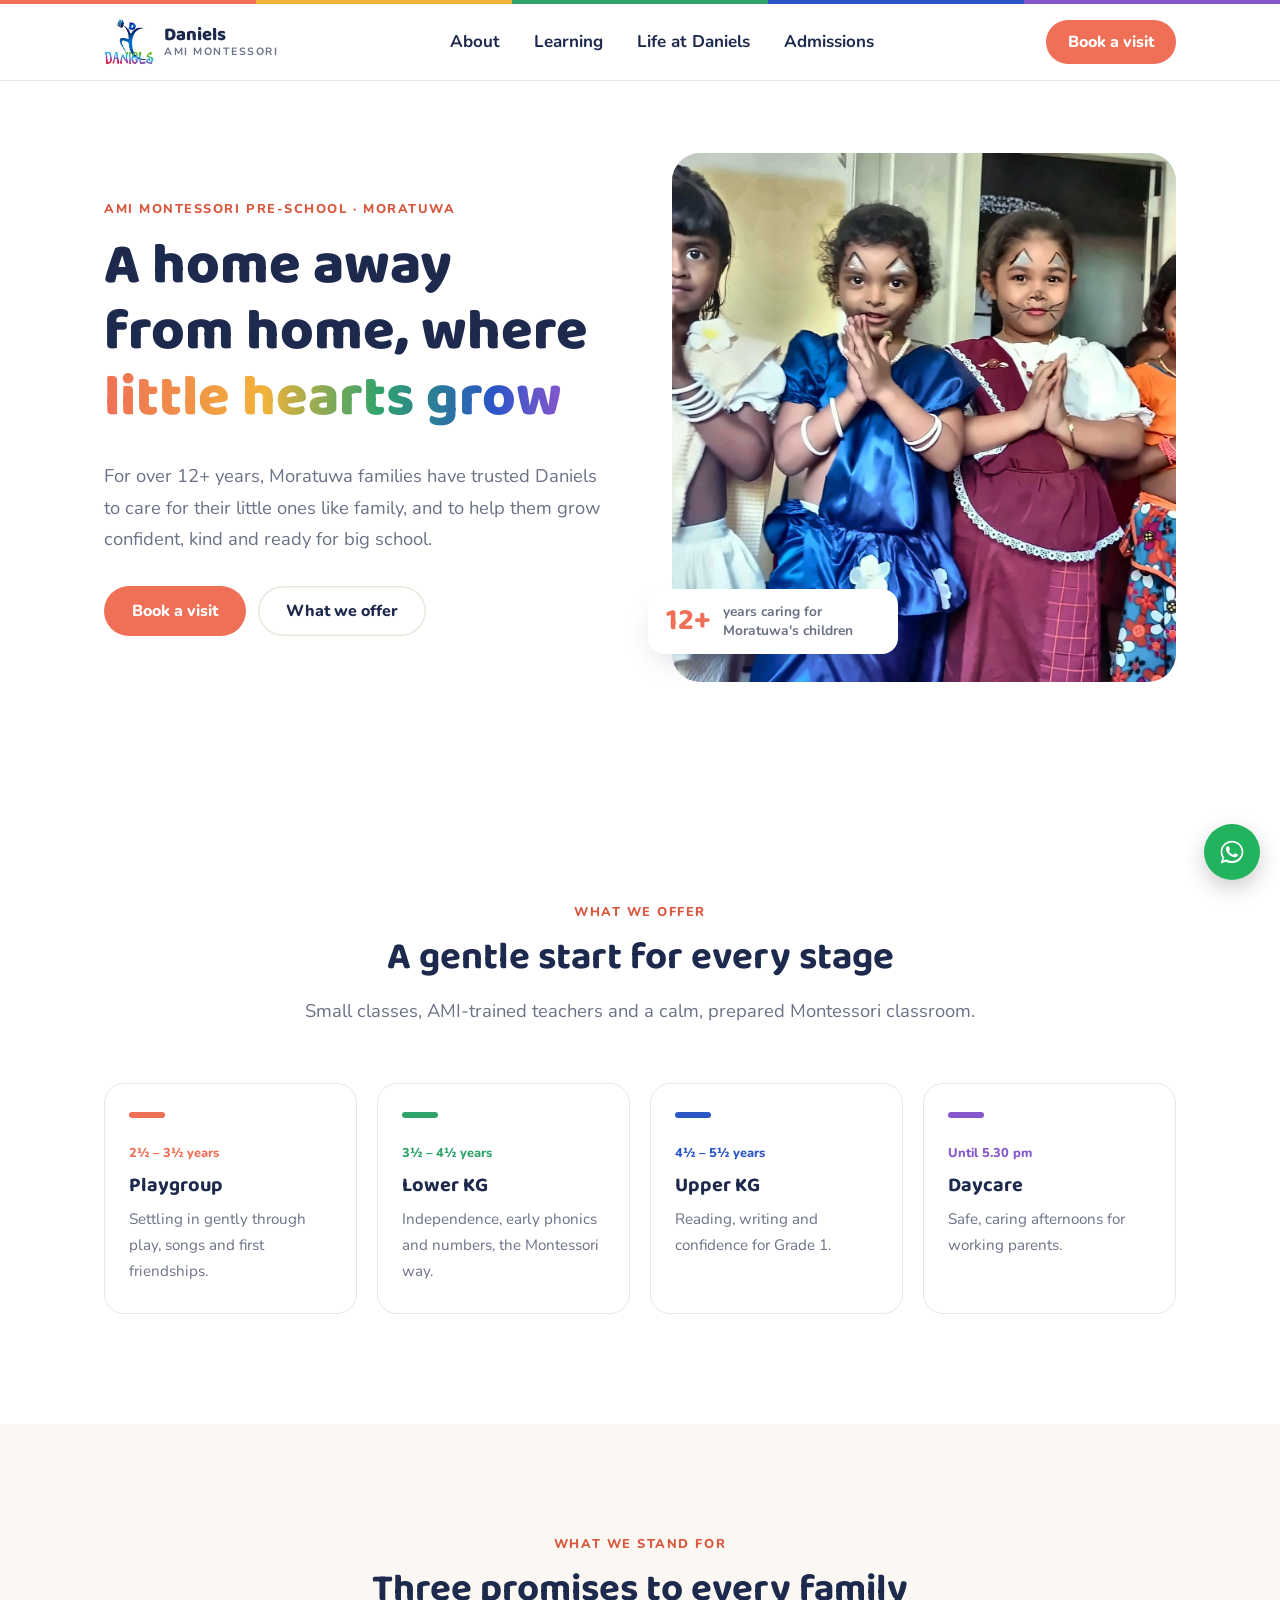
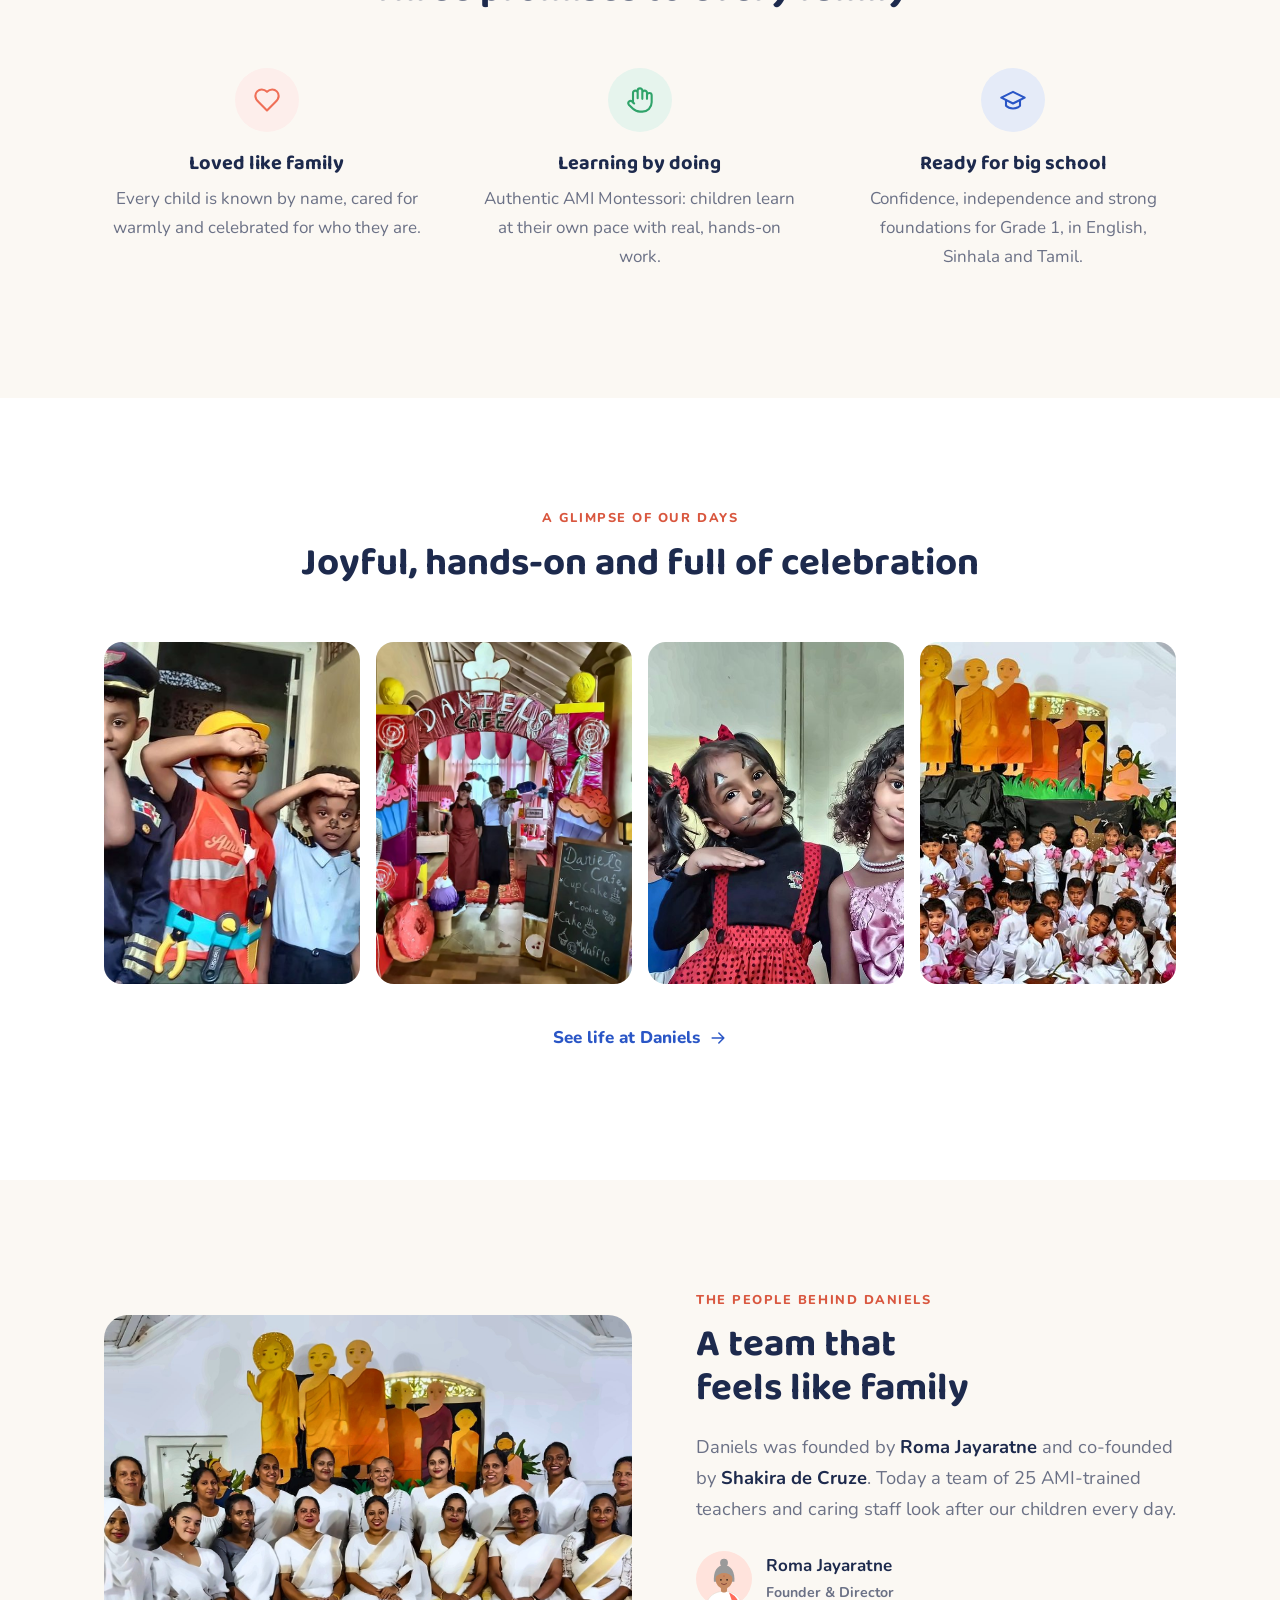
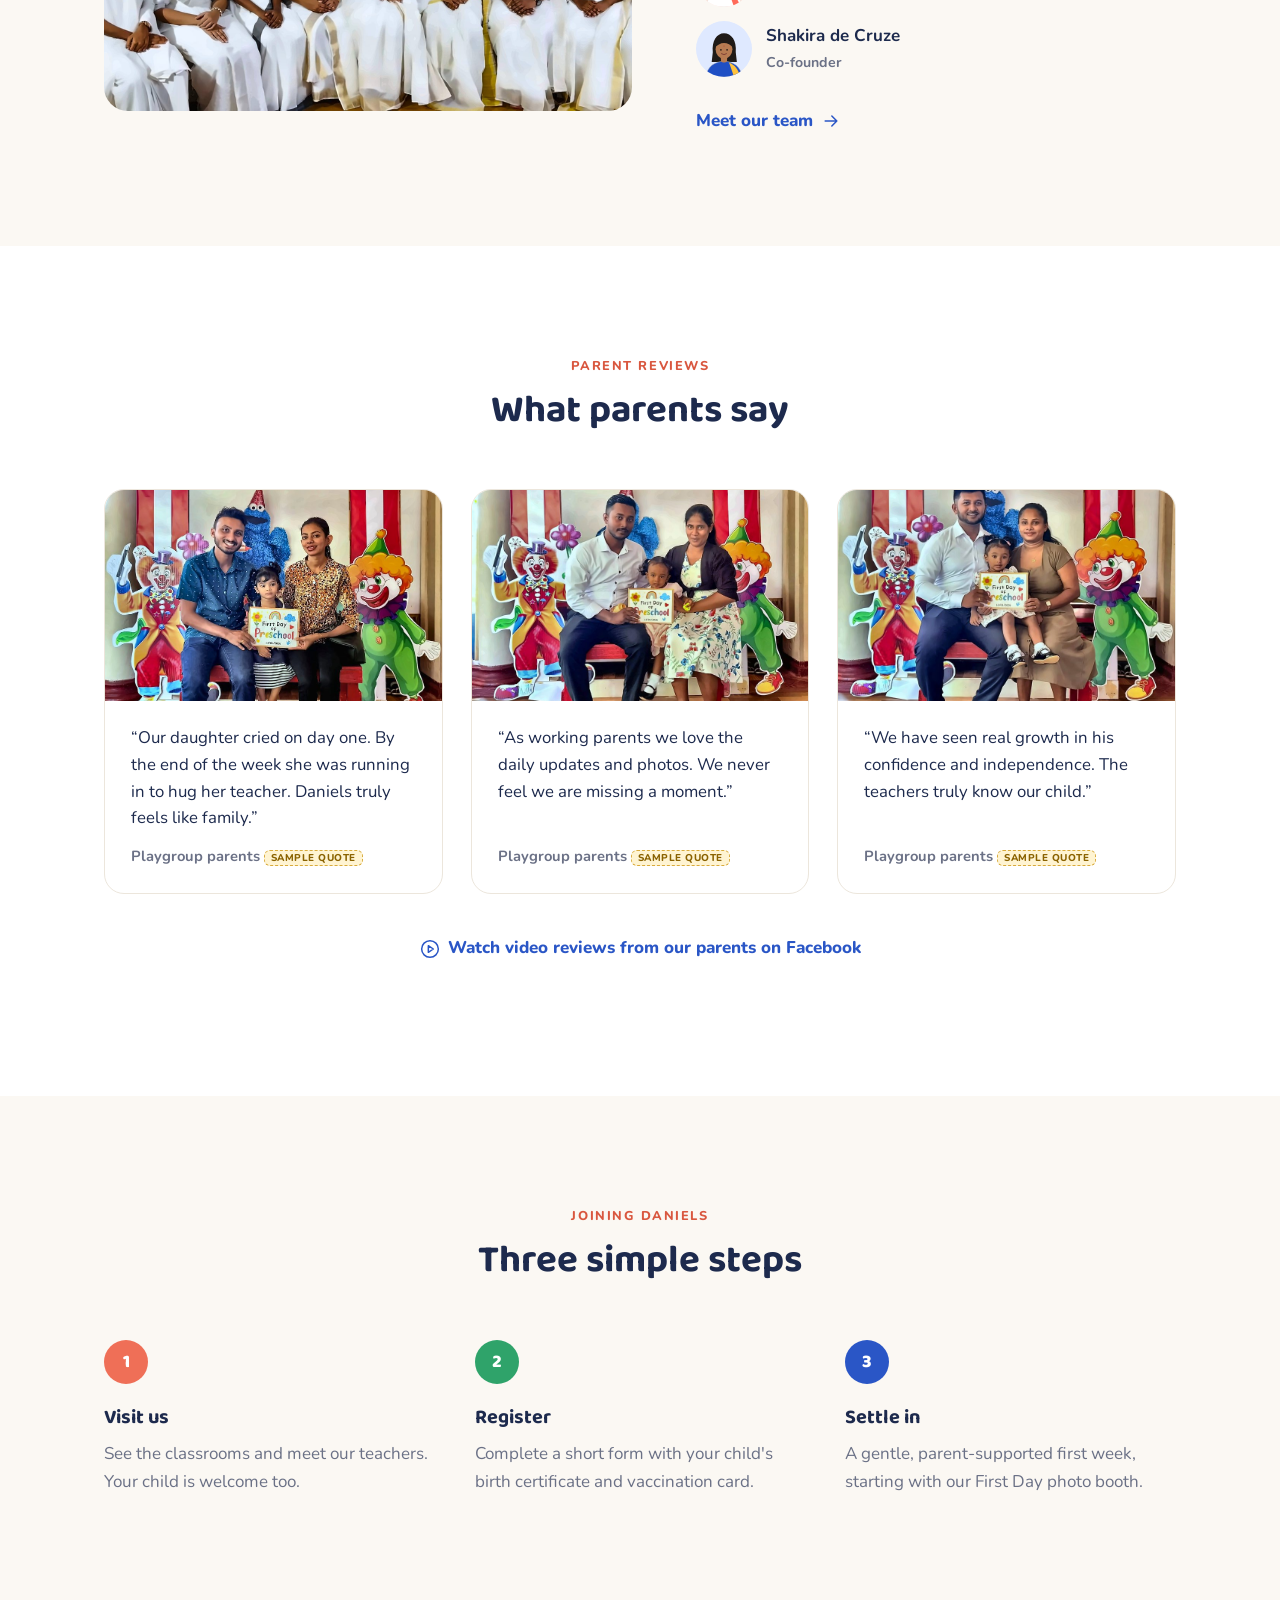
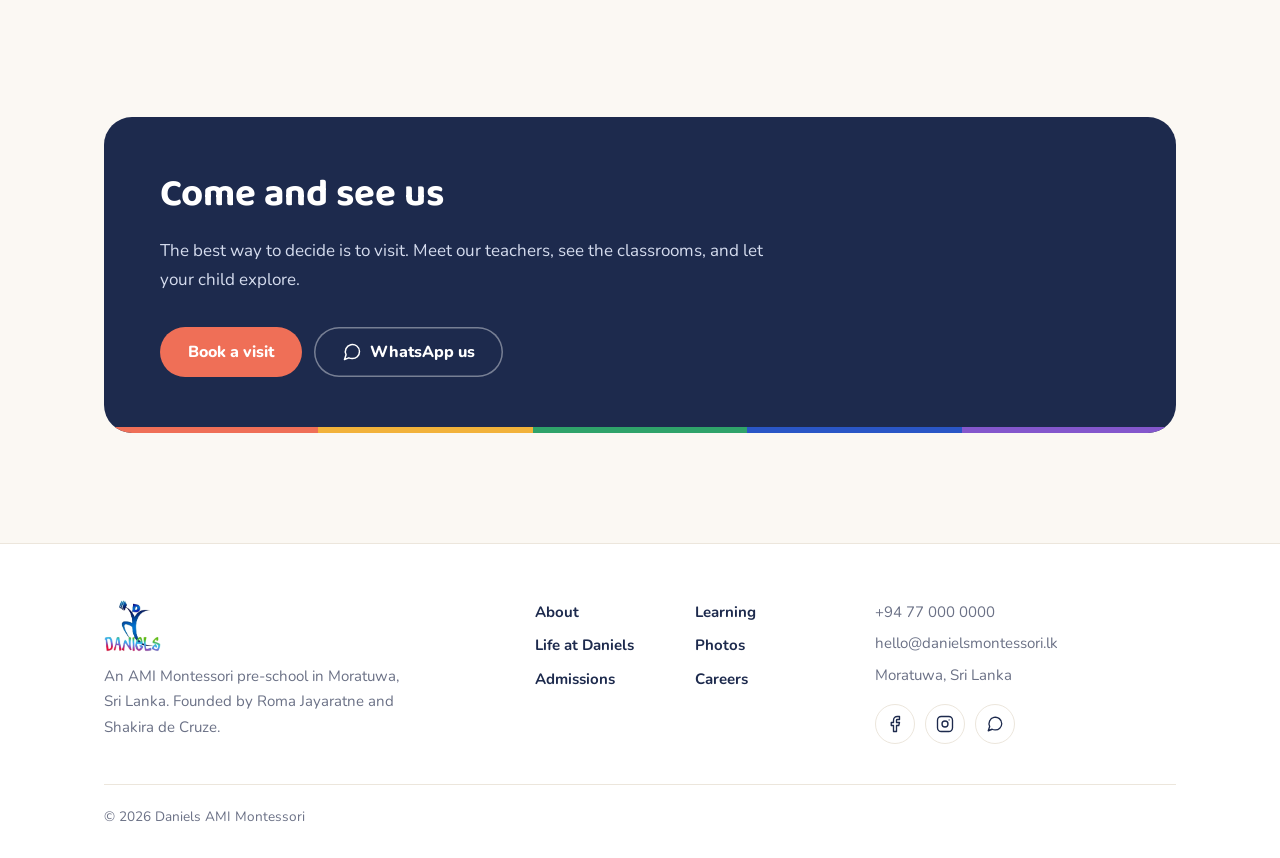
==== commit e3bd98b2: "Simplify the website into a clear parent journey - Home now follows one path: what we offer, what we" ====
--- a/index.html
+++ b/index.html
@@ -4,112 +4,102 @@
 <meta charset="utf-8">
 <meta name="viewport" content="width=device-width, initial-scale=1, viewport-fit=cover">
 <meta name="claude:viewport-fit-sides" content="cover">
-<title>Home · Daniels AMI Montessori, Moratuwa</title>
-<meta name="description" content="Daniels AMI Montessori, Moratuwa: a warm, family-run AMI Montessori pre-school for children aged 2½ to 5½. Playgroup, LKG, UKG, daycare and Grade 1 readiness.">
-<meta property="og:title" content="Home · Daniels AMI Montessori">
-<meta property="og:description" content="Daniels AMI Montessori, Moratuwa: a warm, family-run AMI Montessori pre-school for children aged 2½ to 5½. Playgroup, LKG, UKG, daycare and Grade 1 readiness.">
-<meta property="og:image" content="assets/img/staff-family-group.jpg">
+<title>Daniels AMI Montessori</title>
+<meta name="description" content="Daniels AMI Montessori, Moratuwa: a warm AMI Montessori pre-school for children aged 2½ to 5½. Playgroup, Lower KG, Upper KG and daycare.">
+<meta property="og:title" content="Daniels AMI Montessori">
+<meta property="og:description" content="Daniels AMI Montessori, Moratuwa: a warm AMI Montessori pre-school for children aged 2½ to 5½. Playgroup, Lower KG, Upper KG and daycare.">
+<meta property="og:image" content="assets/img/cultural-national-dress.jpg">
 <link rel="icon" href="assets/img/daniels-logo.png">
 <link rel="preconnect" href="https://fonts.googleapis.com"><link rel="preconnect" href="https://fonts.gstatic.com" crossorigin>
-<link href="https://fonts.googleapis.com/css2?family=Baloo+2:wght@600;700;800&family=Nunito:wght@400;600;700;800&family=Fraunces:ital,opsz,wght@1,9..144,400&display=swap" rel="stylesheet">
+<link href="https://fonts.googleapis.com/css2?family=Baloo+2:wght@600;700;800&family=Nunito:wght@400;600;700;800&display=swap" rel="stylesheet">
 <link rel="stylesheet" href="assets/css/site.css">
 </head>
 <body>
-<div class="topbar"><div class="wrap">
-  <div class="l"><span><svg class="ic" viewBox="0 0 24 24" aria-hidden="true"><path d="M20 10c0 6-8 12-8 12S4 16 4 10a8 8 0 0 1 16 0z"/><circle cx="12" cy="10" r="3"/></svg>Moratuwa, Sri Lanka</span><a href="tel:+94770000000"><svg class="ic" viewBox="0 0 24 24" aria-hidden="true"><path d="M22 16.9v3a2 2 0 0 1-2.2 2 19.8 19.8 0 0 1-8.6-3.1 19.5 19.5 0 0 1-6-6A19.8 19.8 0 0 1 2.1 4.2 2 2 0 0 1 4.1 2h3a2 2 0 0 1 2 1.7c.1 1 .4 1.9.7 2.8a2 2 0 0 1-.5 2.1L8 9.9a16 16 0 0 0 6 6l1.3-1.3a2 2 0 0 1 2.1-.4c.9.3 1.8.6 2.8.7a2 2 0 0 1 1.7 2z"/></svg>+94 77 000 0000</a><span><svg class="ic" viewBox="0 0 24 24" aria-hidden="true"><circle cx="12" cy="12" r="10"/><path d="M12 6v6l4 2"/></svg>Mon–Fri · 7.30 am – 1.00 pm</span></div>
-  <div class="r"><a href="admissions.html">🎒 Admissions open for 2027 →</a></div>
-</div></div>
-<header class="site"><div class="stripe"></div><div class="wrap">
+<div class="stripe" aria-hidden="true"></div>
+<header class="site"><div class="wrap">
   <a href="index.html" class="brand"><img src="assets/img/daniels-logo.png" alt="Daniels logo"><span class="bt">Daniels<small>AMI Montessori</small></span></a>
-  <nav class="primary" aria-label="Main"><ul><li><a href="index.html" class=active aria-current=page>Home</a></li><li><a href="about.html">About</a></li><li><a href="curriculum.html">Curriculum</a></li><li><a href="events.html">Events</a></li><li><a href="gallery.html">Gallery</a></li><li><a href="admissions.html">Admissions</a></li><li><a href="careers.html">Careers</a></li><li><a href="contact.html">Contact</a></li></ul></nav>
+  <nav class="primary" aria-label="Main"><ul><li><a href="about.html">About</a></li><li><a href="curriculum.html">Learning</a></li><li><a href="events.html">Life at Daniels</a></li><li><a href="admissions.html">Admissions</a></li><li class="m-only"><a href="admissions.html#enquire">Book a visit</a></li></ul></nav>
   <a href="admissions.html#enquire" class="btn btn-primary h-cta">Book a visit</a>
   <button class="burger" aria-label="Menu" aria-expanded="false"><svg class="ic" viewBox="0 0 24 24" aria-hidden="true"><path d="M4 6h16M4 12h16M4 18h16"/></svg></button>
 </div></header>
 <main>
 
-<section class="hero blobs"><div class="wrap">
-  <div class="reveal">
-    <span class="kicker">AMI Montessori · Moratuwa</span>
-    <h1>A home away from home, where <em>little hearts grow</em></h1>
-    <p class="lead">At Daniels, every child is known by name, loved like family and free to learn at their own pace. For <span data-years>12+</span> years our AMI Montessori classrooms have raised confident, kind and curious children who are ready for big school.</p>
-    <div class="ctas"><a href="admissions.html#enquire" class="btn btn-primary"><svg class="ic" viewBox="0 0 24 24" aria-hidden="true"><rect x="3" y="4" width="18" height="18" rx="2"/><path d="M16 2v4M8 2v4M3 10h18"/></svg>Book a school visit</a><a href="https://wa.me/94770000000?text=Hello%20Daniels%2C%20I%27d%20like%20to%20know%20more%20about%20admissions." class="btn btn-wa" target="_blank" rel="noopener"><svg class="ic" viewBox="0 0 24 24" aria-hidden="true"><path d="M21 11.5a8.4 8.4 0 0 1-9 8.4 8.5 8.5 0 0 1-3.8-.9L3 21l1.9-5.7A8.5 8.5 0 1 1 21 11.5z"/></svg>WhatsApp us</a></div>
-    <div class="badges"><span>🧸 Ages 2½ – 5½</span><span>🗣️ English · සිංහල · தமிழ்</span><span>🏫 Grade 1 ready</span></div>
+<section class="hero"><div class="wrap">
+  <div class="hero-txt">
+    <span class="kicker">AMI Montessori pre-school · Moratuwa</span>
+    <h1>A home away from home, where <span class="rb">little hearts grow</span></h1>
+    <p class="lead">For over <span data-years>12+</span> years, Moratuwa families have trusted Daniels to care for their little ones like family, and to help them grow confident, kind and ready for big school.</p>
+    <div class="btns"><a href="admissions.html#enquire" class="btn btn-primary">Book a visit</a><a href="#offer" class="btn btn-ghost">What we offer</a></div>
   </div>
-  <div class="hero-art reveal">
-    <div class="ph p1"><img src="assets/img/careerday-heroes.jpg" alt="Career Day: police, firefighter, builder and pilot" class="" loading="lazy" ></div>
-    <div class="ph p2"><img src="assets/img/cultural-national-dress.jpg" alt="Ayubowan! Traditional dress day" class="" loading="lazy" ></div>
-    <div class="ph p3"><img src="assets/img/halloween-costumes.jpg" alt="Face paint and fancy dress" class="" loading="lazy" ></div>
-    <div class="sticker s1"><span class="big" data-years>12+</span><span>years of<br>happy children</span></div>
-    <div class="sticker s2">⭐ Loved by Moratuwa families</div>
-  </div>
+  <div class="hero-img"><img src="assets/img/cultural-national-dress.jpg" alt="Children at Daniels greeting with Ayubowan in traditional dress">
+    <div class="hero-note"><b data-years>12+</b><span>years caring for Moratuwa's children</span></div></div>
 </div></section>
 
-<section class="stats-wrap" style="padding:0"><div class="wrap"><div class="stats reveal">
-  <div><b data-years>12+</b><span>Years nurturing children</span></div>
-  <div><b>25</b><span>Caring teachers &amp; staff</span></div>
-  <div><b>1:8</b><span>Teacher–child ratio <span class="draft">confirm</span></span></div>
-  <div><b>40+</b><span>Celebrations every year</span></div>
-</div></div></section>
-
-<section><div class="wrap two">
-  <div class="reveal photo-frame"><img class="photo" style="aspect-ratio:4/3" src="assets/img/staff-family-group.jpg" alt="The Daniels teaching team"><div class="tag">💛 The Daniels family</div></div>
-  <div class="reveal">
-    <span class="kicker">Welcome to Daniels</span>
-    <h2>More than a pre-school. We're a family.</h2>
-    <p class="lead">Founded by Roma Jayaratne and co-founded by Shakira de Cruze, Daniels was built on a simple promise: to care for every child the way we care for our own.</p>
-    <ul class="checklist">
-      <li><svg class="ic" viewBox="0 0 24 24" aria-hidden="true"><path d="M20 6 9 17l-5-5"/></svg><span>Authentic AMI Montessori learning across five areas of development</span></li>
-      <li><svg class="ic" viewBox="0 0 24 24" aria-hidden="true"><path d="M20 6 9 17l-5-5"/></svg><span>Small classes led by trained, caring directresses</span></li>
-      <li><svg class="ic" viewBox="0 0 24 24" aria-hidden="true"><path d="M20 6 9 17l-5-5"/></svg><span>Strong preparation for Grade 1 admission interviews</span></li>
-      <li><svg class="ic" viewBox="0 0 24 24" aria-hidden="true"><path d="M20 6 9 17l-5-5"/></svg><span>Daily updates and a true partnership with parents</span></li>
-    </ul>
-    <a href="about.html" class="link-arrow">Read our story <svg class="ic" viewBox="0 0 24 24" aria-hidden="true"><path d="M5 12h14M13 6l6 6-6 6"/></svg></a>
-  </div>
+<section id="offer"><div class="wrap">
+<div class="sec-head center"><span class="kicker">What we offer</span><h2>A gentle start for every stage</h2><p class=lead>Small classes, AMI-trained teachers and a calm, prepared Montessori classroom.</p></div>
+<div class="offer">
+  <a href="curriculum.html#programmes" style="--c:var(--coral)"><span class="age">2½ – 3½ years</span><h3>Playgroup</h3><p>Settling in gently through play, songs and first friendships.</p></a>
+  <a href="curriculum.html#programmes" style="--c:var(--leaf)"><span class="age">3½ – 4½ years</span><h3>Lower KG</h3><p>Independence, early phonics and numbers, the Montessori way.</p></a>
+  <a href="curriculum.html#programmes" style="--c:var(--blue)"><span class="age">4½ – 5½ years</span><h3>Upper KG</h3><p>Reading, writing and confidence for Grade 1.</p></a>
+  <a href="curriculum.html#programmes" style="--c:var(--grape)"><span class="age">Until 5.30 pm</span><h3>Daycare</h3><p>Safe, caring afternoons for working parents.</p></a>
+</div>
 </div></section>
 
-<section class="bg-white"><div class="wrap">
-  <div class="center"><span class="kicker">Explore</span><h2>Discover life at Daniels</h2></div>
-  <div class="g3 mt-l">
-    <a class="lcard reveal" href="curriculum.html"><img src="assets/img/activity-laundry.jpg" alt="Practical life: Laundry Activity Day" class="" loading="lazy" ><div class="t"><h3>Curriculum &amp; year plan</h3><p>Our AMI approach, programmes, daily rhythm and the full-year learning roadmap.</p><span class="link-arrow">View curriculum <svg class="ic" viewBox="0 0 24 24" aria-hidden="true"><path d="M5 12h14M13 6l6 6-6 6"/></svg></span></div></a>
-    <a class="lcard reveal" href="events.html"><img src="assets/img/exhibition-daniels-cafe.jpg" alt="The Daniels Café, one of seven exhibition worlds" class="" loading="lazy" ><div class="t"><h3>Events &amp; celebrations</h3><p>From our Art &amp; Craft Exhibition to birthdays, Career Day and Vesak.</p><span class="link-arrow">See our events <svg class="ic" viewBox="0 0 24 24" aria-hidden="true"><path d="M5 12h14M13 6l6 6-6 6"/></svg></span></div></a>
-    <a class="lcard reveal" href="about.html#team"><img src="assets/img/staff-teachers-day.jpg" alt="Happy Teachers' Day to our wonderful team" class="" loading="lazy" ><div class="t"><h3>Our team</h3><p>Meet our founders, directresses and the people who make Daniels a family.</p><span class="link-arrow">Meet the team <svg class="ic" viewBox="0 0 24 24" aria-hidden="true"><path d="M5 12h14M13 6l6 6-6 6"/></svg></span></div></a>
+<section class="tint"><div class="wrap">
+<div class="sec-head center"><span class="kicker">What we stand for</span><h2>Three promises to every family</h2></div>
+<div class="values">
+  <div style="--c:var(--coral)"><span class="vi"><svg class="ic" viewBox="0 0 24 24" aria-hidden="true"><path d="M19 14c1.5-1.5 3-3.2 3-5.5A5.5 5.5 0 0 0 16.5 3c-1.8 0-3 .5-4.5 2-1.5-1.5-2.7-2-4.5-2A5.5 5.5 0 0 0 2 8.5c0 2.3 1.5 4 3 5.5l7 7z"/></svg></span><h3>Loved like family</h3><p>Every child is known by name, cared for warmly and celebrated for who they are.</p></div>
+  <div style="--c:var(--leaf)"><span class="vi"><svg class="ic" viewBox="0 0 24 24" aria-hidden="true"><path d="M18 11V6a2 2 0 0 0-4 0v5M14 10V4a2 2 0 0 0-4 0v6M10 10.5V6a2 2 0 0 0-4 0v8"/><path d="M18 8a2 2 0 1 1 4 0v6a8 8 0 0 1-8 8h-2c-2.8 0-4.5-.9-6-2.4l-3.6-3.6a2 2 0 0 1 2.8-2.8L7 15"/></svg></span><h3>Learning by doing</h3><p>Authentic AMI Montessori: children learn at their own pace with real, hands-on work.</p></div>
+  <div style="--c:var(--blue)"><span class="vi"><svg class="ic" viewBox="0 0 24 24" aria-hidden="true"><path d="M22 10 12 5 2 10l10 5 10-5z"/><path d="M6 12v5c3 3 9 3 12 0v-5"/></svg></span><h3>Ready for big school</h3><p>Confidence, independence and strong foundations for Grade 1, in English, Sinhala and Tamil.</p></div>
+</div>
+</div></section>
+
+<section><div class="wrap">
+<div class="sec-head center"><span class="kicker">A glimpse of our days</span><h2>Joyful, hands-on and full of celebration</h2></div>
+<div class="glimpse" data-gallery><a href="assets/img/careerday-heroes.jpg" data-lb data-cap="Career Day: our little community helpers"><img src="assets/img/thumbs/careerday-heroes.jpg" alt="Career Day: our little community helpers" loading="lazy"></a><a href="assets/img/exhibition-daniels-cafe.jpg" data-lb data-cap="The Daniels Café world"><img src="assets/img/thumbs/exhibition-daniels-cafe.jpg" alt="The Daniels Café world" loading="lazy"></a><a href="assets/img/halloween-costumes.jpg" data-lb data-cap="Face paint and fancy dress"><img src="assets/img/thumbs/halloween-costumes.jpg" alt="Face paint and fancy dress" loading="lazy"></a><a href="assets/img/cultural-vesak-dharma.jpg" data-lb data-cap="Vesak celebration"><img src="assets/img/thumbs/cultural-vesak-dharma.jpg" alt="Vesak celebration" loading="lazy"></a></div>
+<p class="center more"><a class="link" href="events.html">See life at Daniels <svg class="ic" viewBox="0 0 24 24" aria-hidden="true"><path d="M5 12h14M13 6l6 6-6 6"/></svg></a></p>
+</div></section>
+
+<section class="tint"><div class="wrap people">
+  <div class="people-img"><img src="assets/img/staff-family-group.jpg" alt="The Daniels teaching team" loading=lazy></div>
+  <div>
+    <span class="kicker">The people behind Daniels</span>
+    <h2>A team that feels like family</h2>
+    <p class="lead">Daniels was founded by <b>Roma Jayaratne</b> and co-founded by <b>Shakira de Cruze</b>. Today a team of 25 AMI-trained teachers and caring staff look after our children every day.</p>
+    <div class="founders">
+      <div><span class="mini-av"><img src="assets/img/avatars/avatar-0.svg" alt="Roma Jayaratne (placeholder portrait)"></span><span><b>Roma Jayaratne</b><small>Founder &amp; Director</small></span></div>
+      <div><span class="mini-av"><img src="assets/img/avatars/avatar-1.svg" alt="Shakira de Cruze (placeholder portrait)"></span><span><b>Shakira de Cruze</b><small>Co-founder</small></span></div>
+    </div>
+    <a class="link" href="about.html">Meet our team <svg class="ic" viewBox="0 0 24 24" aria-hidden="true"><path d="M5 12h14M13 6l6 6-6 6"/></svg></a>
   </div>
 </div></section>
 
 <section><div class="wrap">
-  <div class="center"><span class="kicker">Why parents choose us</span><h2>Peace of mind, every single day</h2></div>
-  <div class="g4 mt-l">
-    <div class="card reveal" style="--c:var(--terra)"><div class="icon-badge"><span class="emo">💛</span></div><h4>Warm, family culture</h4><p>Teachers who stay, know your child deeply and celebrate every milestone.</p></div>
-    <div class="card reveal" style="--c:var(--sky)"><div class="icon-badge"><span class="emo">🎓</span></div><h4>Ready for big school</h4><p>Reading, numbers and confidence that prepare children for Grade 1.</p></div>
-    <div class="card reveal" style="--c:var(--sage)"><div class="icon-badge"><span class="emo">🛡️</span></div><h4>Safe &amp; secure</h4><p>CCTV, ID-based pick-up, first-aid trained staff and clean classrooms.</p></div>
-    <div class="card reveal" style="--c:var(--plum)"><div class="icon-badge"><span class="emo">🌏</span></div><h4>Every culture welcome</h4><p>We celebrate Vesak, Deepavali, Christmas, Ramazan, Avurudu and more.</p></div>
-  </div>
+<div class="sec-head center"><span class="kicker">Parent reviews</span><h2>What parents say</h2></div>
+<div class="reviews"><figure class="review"><img src="assets/img/thumbs/firstday-family-1.jpg" alt="A Daniels family on their first day" loading="lazy"><blockquote>“Our daughter cried on day one. By the end of the week she was running in to hug her teacher. Daniels truly feels like family.”</blockquote><figcaption>Playgroup parents <span class="draft">sample quote</span></figcaption></figure><figure class="review"><img src="assets/img/thumbs/firstday-family-2.jpg" alt="A Daniels family on their first day" loading="lazy"><blockquote>“As working parents we love the daily updates and photos. We never feel we are missing a moment.”</blockquote><figcaption>Playgroup parents <span class="draft">sample quote</span></figcaption></figure><figure class="review"><img src="assets/img/thumbs/firstday-family-3.jpg" alt="A Daniels family on their first day" loading="lazy"><blockquote>“We have seen real growth in his confidence and independence. The teachers truly know our child.”</blockquote><figcaption>Playgroup parents <span class="draft">sample quote</span></figcaption></figure></div>
+<p class="center more"><a class="link" href="https://www.facebook.com/Shawndecruze/" target="_blank" rel="noopener"><svg class="ic" viewBox="0 0 24 24" aria-hidden="true"><circle cx="12" cy="12" r="10"/><path d="m10 8 6 4-6 4z"/></svg>Watch video reviews from our parents on Facebook</a></p>
 </div></section>
 
-<section class="bg-sand"><div class="wrap">
-  <div class="center"><span class="kicker">Parent voices</span><h2>Trusted by Moratuwa families</h2></div>
-  <div class="g4 mt-l"><figure class="quote reveal" style="margin:0"><div class="qimg"><img src="assets/img/thumbs/firstday-family-1.jpg" alt="Daniels parents at the First Day photo booth" loading="lazy"></div><figcaption class="qt"><div class="stars">★★★★★</div><blockquote>“Our daughter cried on day one. By the end of the week she was running in to hug her teacher. Daniels truly feels like family.”</blockquote><div class="who"><b>Daniels parents <span class="draft">sample quote</span></b><small>Playgroup family</small></div></figcaption></figure><figure class="quote reveal" style="margin:0"><div class="qimg"><img src="assets/img/thumbs/firstday-family-2.jpg" alt="Daniels parents at the First Day photo booth" loading="lazy"></div><figcaption class="qt"><div class="stars">★★★★★</div><blockquote>“The daily updates and photos mean that, as working parents, we never miss a moment. The events are beautifully organised.”</blockquote><div class="who"><b>Daniels parents <span class="draft">sample quote</span></b><small>Playgroup family</small></div></figcaption></figure><figure class="quote reveal" style="margin:0"><div class="qimg"><img src="assets/img/thumbs/firstday-family-3.jpg" alt="Daniels parents at the First Day photo booth" loading="lazy"></div><figcaption class="qt"><div class="stars">★★★★★</div><blockquote>“We have seen real growth in his confidence, independence and English. The teachers truly know our child.”</blockquote><div class="who"><b>Daniels parents <span class="draft">sample quote</span></b><small>Playgroup family</small></div></figcaption></figure><figure class="quote reveal" style="margin:0"><div class="qimg"><img src="assets/img/thumbs/firstday-family-4.jpg" alt="Daniels parents at the First Day photo booth" loading="lazy"></div><figcaption class="qt"><div class="stars">★★★★★</div><blockquote>“Clean, safe and full of love. We felt at home from the very first visit. Thank you to Miss Roma and the team.”</blockquote><div class="who"><b>Daniels parents <span class="draft">sample quote</span></b><small>Playgroup family</small></div></figcaption></figure></div>
-  <div class="video-cta reveal">
-<div style="display:flex;gap:18px;align-items:center"><div class="play"><svg class="ic" viewBox="0 0 24 24" aria-hidden="true"><circle cx="12" cy="12" r="10"/><path d="m10 8 6 4-6 4z"/></svg></div>
-<div><h3>Hear it from our parents</h3><p>Watch real video reviews from Daniels parents on our Facebook page.</p></div></div>
-<a class="btn btn-light" href="https://www.facebook.com/Shawndecruze/" target="_blank" rel="noopener">Watch on Facebook <svg class="ic" viewBox="0 0 24 24" aria-hidden="true"><path d="M5 12h14M13 6l6 6-6 6"/></svg></a></div>
+<section class="tint"><div class="wrap">
+<div class="sec-head center"><span class="kicker">Joining Daniels</span><h2>Three simple steps</h2></div>
+<ol class="steps">
+  <li><b>Visit us</b><span>See the classrooms and meet our teachers. Your child is welcome too.</span></li>
+  <li><b>Register</b><span>Complete a short form with your child's birth certificate and vaccination card.</span></li>
+  <li><b>Settle in</b><span>A gentle, parent-supported first week, starting with our First Day photo booth.</span></li>
+</ol>
 </div></section>
-<section class="sec-sm"><div class="wrap"><div class="cta-band reveal">
-<div><h2>Come and see Daniels for yourself</h2><p style="margin:0">Book a relaxed visit. Meet our teachers, see the classrooms, and let your child explore.</p></div>
-<div class="btns"><a class="btn btn-primary" href="admissions.html#enquire"><svg class="ic" viewBox="0 0 24 24" aria-hidden="true"><rect x="3" y="4" width="18" height="18" rx="2"/><path d="M16 2v4M8 2v4M3 10h18"/></svg>Book a visit</a><a class="btn btn-light" href="https://wa.me/94770000000" target="_blank" rel="noopener"><svg class="ic" viewBox="0 0 24 24" aria-hidden="true"><path d="M21 11.5a8.4 8.4 0 0 1-9 8.4 8.5 8.5 0 0 1-3.8-.9L3 21l1.9-5.7A8.5 8.5 0 1 1 21 11.5z"/></svg>WhatsApp us</a></div>
+<section class="visit"><div class="wrap"><div class="visit-card">
+<div><h2>Come and see us</h2><p>The best way to decide is to visit. Meet our teachers, see the classrooms, and let your child explore.</p></div>
+<div class="btns"><a class="btn btn-primary" href="admissions.html#enquire">Book a visit</a><a class="btn btn-ghost" href="https://wa.me/94770000000" target="_blank" rel="noopener"><svg class="ic" viewBox="0 0 24 24" aria-hidden="true"><path d="M21 11.5a8.4 8.4 0 0 1-9 8.4 8.5 8.5 0 0 1-3.8-.9L3 21l1.9-5.7A8.5 8.5 0 1 1 21 11.5z"/></svg>WhatsApp us</a></div>
 </div></div></section>
 
 </main>
 <footer class="site"><div class="wrap">
-  <div class="grid">
-    <div><div class="logo"><img src="assets/img/daniels-logo.png" alt="Daniels logo"></div>
-      <p>An AMI Montessori pre-school in Moratuwa, where children grow in confidence, independence and kindness, cared for like family.</p>
-      <div class="social"><a href="https://www.facebook.com/Shawndecruze/" target="_blank" rel="noopener" aria-label="Facebook"><svg class="ic" viewBox="0 0 24 24" aria-hidden="true"><path d="M18 2h-3a5 5 0 0 0-5 5v3H7v4h3v8h4v-8h3l1-4h-4V7a1 1 0 0 1 1-1h3z"/></svg></a><a href="https://www.instagram.com/explore/locations/302594056555041/daniels-ami-montessori-sri-lanka/" target="_blank" rel="noopener" aria-label="Instagram"><svg class="ic" viewBox="0 0 24 24" aria-hidden="true"><rect x="2" y="2" width="20" height="20" rx="5"/><circle cx="12" cy="12" r="4"/><path d="M17.5 6.5h.01"/></svg></a><a href="https://wa.me/94770000000" target="_blank" rel="noopener" aria-label="WhatsApp"><svg class="ic" viewBox="0 0 24 24" aria-hidden="true"><path d="M21 11.5a8.4 8.4 0 0 1-9 8.4 8.5 8.5 0 0 1-3.8-.9L3 21l1.9-5.7A8.5 8.5 0 1 1 21 11.5z"/></svg></a></div></div>
-    <div><h4>School</h4><a href="index.html">Home</a><a href="about.html">About us</a><a href="about.html#team">Our team</a><a href="curriculum.html">Curriculum</a><a href="curriculum.html#roadmap">Year plan</a></div>
-    <div><h4>Families</h4><a href="events.html">Events</a><a href="gallery.html">Gallery</a><a href="admissions.html">Admissions</a><a href="admissions.html#faq">FAQ</a><a href="careers.html">Careers</a><a href="contact.html">Contact</a></div>
-    <div><h4>Visit us</h4><p>[Street address], Moratuwa <span class="draft">add</span><br>Mon–Fri · 7.30 am – 1.00 pm<br>Daycare until 5.30 pm</p><a href="tel:+94770000000">+94 77 000 0000</a><a href="mailto:hello@danielsmontessori.lk">hello@danielsmontessori.lk</a></div>
-  </div>
-  <div class="bottom"><span>© <span data-year-now>2026</span> Daniels AMI Montessori, Moratuwa</span><span>Founded by Roma Jayaratne · Co-founded by Shakira de Cruze</span></div>
+  <div class="f-brand"><img src="assets/img/daniels-logo.png" alt="Daniels logo"><p>An AMI Montessori pre-school in Moratuwa, Sri Lanka. Founded by Roma Jayaratne and Shakira de Cruze.</p></div>
+  <nav class="f-links" aria-label="Footer"><a href="about.html">About</a><a href="curriculum.html">Learning</a><a href="events.html">Life at Daniels</a><a href="gallery.html">Photos</a><a href="admissions.html">Admissions</a><a href="careers.html">Careers</a></nav>
+  <div class="f-contact"><span>+94 77 000 0000</span><span>hello@danielsmontessori.lk</span><span>Moratuwa, Sri Lanka</span>
+    <div class="social"><a href="https://www.facebook.com/Shawndecruze/" target="_blank" rel="noopener" aria-label="Facebook"><svg class="ic" viewBox="0 0 24 24" aria-hidden="true"><path d="M18 2h-3a5 5 0 0 0-5 5v3H7v4h3v8h4v-8h3l1-4h-4V7a1 1 0 0 1 1-1h3z"/></svg></a><a href="https://www.instagram.com/explore/locations/302594056555041/daniels-ami-montessori-sri-lanka/" target="_blank" rel="noopener" aria-label="Instagram"><svg class="ic" viewBox="0 0 24 24" aria-hidden="true"><rect x="2" y="2" width="20" height="20" rx="5"/><circle cx="12" cy="12" r="4"/><path d="M17.5 6.5h.01"/></svg></a><a href="https://wa.me/94770000000" target="_blank" rel="noopener" aria-label="WhatsApp"><svg class="ic" viewBox="0 0 24 24" aria-hidden="true"><path d="M21 11.5a8.4 8.4 0 0 1-9 8.4 8.5 8.5 0 0 1-3.8-.9L3 21l1.9-5.7A8.5 8.5 0 1 1 21 11.5z"/></svg></a></div></div>
+  <div class="f-bottom">© <span data-year-now>2026</span> Daniels AMI Montessori</div>
 </div></footer>
 <a class="wa-float" href="https://wa.me/94770000000?text=Hello%20Daniels!" target="_blank" rel="noopener" aria-label="Chat with us on WhatsApp"><svg viewBox="0 0 32 32" aria-hidden="true"><path d="M16 3C8.8 3 3 8.7 3 15.8c0 2.5.7 4.9 2 7L3 29l6.4-2c2 1.1 4.3 1.7 6.6 1.7 7.2 0 13-5.7 13-12.8S23.2 3 16 3zm0 23.4c-2.1 0-4.1-.6-5.9-1.7l-.4-.3-3.8 1.2 1.2-3.7-.3-.4c-1.2-1.8-1.8-3.8-1.8-5.9C5 9.9 9.9 5.2 16 5.2s11 4.7 11 10.6-4.9 10.6-11 10.6zm6-7.9c-.3-.2-2-1-2.3-1.1-.3-.1-.5-.2-.8.2-.2.3-.9 1.1-1 1.3-.2.2-.4.2-.7.1-.3-.2-1.4-.5-2.7-1.6-1-.9-1.7-2-1.9-2.3-.2-.3 0-.5.1-.7l.5-.6c.2-.2.2-.3.3-.6.1-.2.1-.4 0-.6l-1-2.5c-.3-.7-.6-.6-.8-.6h-.7c-.2 0-.6.1-.9.4-.3.3-1.2 1.1-1.2 2.8s1.2 3.2 1.4 3.5c.2.2 2.4 3.6 5.8 5 2.8 1.1 3.4.9 4 .8.6-.1 2-.8 2.3-1.6.3-.8.3-1.5.2-1.6-.1-.2-.3-.3-.6-.4z"/></svg></a>
 <div class="lightbox" role="dialog" aria-modal="true" aria-label="Photo viewer">
--- a/assets/css/site.css
+++ b/assets/css/site.css
@@ -1,355 +1,278 @@
-/* Daniels AMI Montessori: "Rainbow Home" design
-   Layout concept: calm cream pages and generous whitespace, brought to life by the logo's rainbow,
-   playful rounded headings, tilted photo prints and colour-coded cards. One clear story per page. */
+/* Daniels AMI Montessori: calm and clear.
+   Layout concept: lots of white space, one idea per section, the logo's rainbow used only as small accents. */
 :root{
   color-scheme:light;
-  --bg:#FFFAF2; --paper:#FFFFFF; --sky-bg:#EEF4FF; --sand:#FFF3E3;
-  --ink:#1B2B55; --text:#3B4258; --muted:#646B83; --line:#EEE6D8;
-  --blue:#2350C8; --blue-d:#163785; --coral:#F2705A; --coral-d:#DE5841; --sun:#F6B73C; --leaf:#2FA86B; --teal:#16A8B5; --grape:#8657D3; --pink:#EE6AA7;
-  --terra:var(--coral); --clay:var(--coral); --saffron:var(--sun); --sage:var(--leaf); --sky:var(--blue); --plum:var(--grape); --taupe:var(--teal);
-  --r:22px; --r-s:14px;
-  --shadow:0 14px 34px -14px rgba(27,43,85,.22); --soft:0 6px 18px -8px rgba(27,43,85,.14);
-  --display:"Baloo 2","Nunito",system-ui,sans-serif; --sans:"Nunito",system-ui,sans-serif; --serif:"Fraunces",Georgia,serif;
+  --bg:#FFFFFF; --tint:#FBF8F3; --ink:#1D2A4D; --text:#3E4559; --muted:#6B7186; --line:#ECE6DC;
+  --coral:#EF6F57; --coral-d:#D9573F; --sun:#F2B23A; --leaf:#2FA36A; --blue:#2A56C6; --grape:#8457CC; --teal:#16A3AF;
+  --r:20px;
+  --display:"Baloo 2","Nunito",system-ui,sans-serif; --sans:"Nunito",system-ui,sans-serif;
 }
 *{box-sizing:border-box}
-html{scroll-behavior:smooth;scroll-padding-top:100px}
-body{margin:0;font-family:var(--sans);color:var(--text);background:var(--bg);line-height:1.7;font-size:17px;overflow-x:hidden;-webkit-font-smoothing:antialiased}
+html{scroll-behavior:smooth;scroll-padding-top:90px}
+body{margin:0;font-family:var(--sans);color:var(--text);background:var(--bg);line-height:1.7;font-size:17px;-webkit-font-smoothing:antialiased;overflow-x:hidden}
 body::before{content:"";position:fixed;inset:0 0 auto;height:env(safe-area-inset-top,0px);z-index:70;background:var(--bg)}
 img{max-width:100%;display:block}
 a{color:var(--blue)}
-h1,h2,h3,h4{font-family:var(--display);line-height:1.12;margin:0 0 .45em;color:var(--ink);text-wrap:balance}
-h1{font-size:clamp(2.5rem,5.4vw,4.2rem);font-weight:800;letter-spacing:-.01em}
-h2{font-size:clamp(2rem,3.8vw,2.85rem);font-weight:800}
-h3{font-size:1.4rem;font-weight:700}
-h4{font-size:1.15rem;font-weight:700}
-p{margin:0 0 1em;max-width:65ch}
-b,strong{color:var(--ink)}
-.wrap{max-width:1180px;margin:0 auto;padding-left:max(22px,env(safe-area-inset-left,0px));padding-right:max(22px,env(safe-area-inset-right,0px))}
-section{padding-block:96px}
-.sec-sm{padding-block:64px}
-@media(max-width:760px){section{padding-block:60px}.sec-sm{padding-block:40px}}
-.bg-sand{background:var(--sky-bg)}
-.bg-white{background:var(--paper)}
-.kicker{display:inline-flex;align-items:center;gap:8px;font-weight:800;font-size:.8rem;letter-spacing:.08em;text-transform:uppercase;color:var(--coral-d);background:#FFE9E3;padding:6px 14px;border-radius:99px;margin-bottom:16px}
-.kicker::before{content:"";width:8px;height:8px;border-radius:50%;background:conic-gradient(var(--coral),var(--sun),var(--leaf),var(--teal),var(--blue),var(--grape),var(--coral))}
+h1,h2,h3{font-family:var(--display);color:var(--ink);line-height:1.15;margin:0 0 .5em;text-wrap:balance}
+h1{font-size:clamp(2.4rem,4.6vw,3.6rem);font-weight:800}
+h2{font-size:clamp(1.8rem,3vw,2.4rem);font-weight:700}
+h3{font-size:1.25rem;font-weight:700}
+p{margin:0 0 1em;max-width:62ch}
+b{color:var(--ink)}
+.wrap{max-width:1120px;margin:0 auto;padding-left:max(24px,env(safe-area-inset-left,0px));padding-right:max(24px,env(safe-area-inset-right,0px))}
+.narrow{max-width:760px}
+section{padding-block:110px}
+.tint{background:var(--tint)}
+@media(max-width:760px){section{padding-block:68px}}
+.kicker{display:block;font-size:.8rem;font-weight:800;letter-spacing:.12em;text-transform:uppercase;color:var(--coral-d);margin-bottom:12px}
+.lead{font-size:1.15rem;color:var(--muted)}
+.small{font-size:.9rem;color:var(--muted)}
 .center{text-align:center}
-.center p,.center .lead{margin-inline:auto}
-.lead{font-size:1.15rem;color:var(--muted);max-width:62ch}
-.muted{color:var(--muted)}
-.rb,h1 em{font-style:normal;background:linear-gradient(90deg,var(--coral),var(--sun) 30%,var(--leaf) 55%,var(--teal) 75%,var(--grape));-webkit-background-clip:text;background-clip:text;color:transparent}
-.stripe{height:4px;background:linear-gradient(90deg,var(--coral) 0 16%,var(--sun) 16% 33%,var(--leaf) 33% 50%,var(--teal) 50% 66%,var(--blue) 66% 83%,var(--grape) 83%)}
-.btn{display:inline-flex;align-items:center;gap:9px;font:800 1rem var(--sans);border:0;cursor:pointer;text-decoration:none;padding:14px 26px;border-radius:99px;transition:transform .2s,box-shadow .2s,background .2s;white-space:nowrap}
-.btn svg{width:18px;height:18px}
-.btn:hover{transform:translateY(-2px)}
-.btn:focus-visible,a:focus-visible,button:focus-visible{outline:3px solid var(--sun);outline-offset:3px}
-.btn-primary{background:var(--coral);color:#fff;box-shadow:0 10px 22px -10px rgba(242,112,90,.8)}
+.center .lead,.center p{margin-inline:auto}
+.sec-head{margin-bottom:56px}
+.sec-head .lead{margin-top:-4px}
+.rb{background:linear-gradient(90deg,var(--coral),var(--sun) 35%,var(--leaf) 60%,var(--blue) 85%,var(--grape));-webkit-background-clip:text;background-clip:text;color:transparent}
+.stripe{height:4px;background:linear-gradient(90deg,var(--coral) 0 20%,var(--sun) 20% 40%,var(--leaf) 40% 60%,var(--blue) 60% 80%,var(--grape) 80%)}
+.ic{width:20px;height:20px;stroke:currentColor;fill:none;stroke-width:1.8;stroke-linecap:round;stroke-linejoin:round;flex:none}
+.draft{display:inline-block;font:800 .62rem var(--sans);letter-spacing:.05em;text-transform:uppercase;color:#8a6200;background:#FFF4D2;border:1px dashed #D9AB3C;border-radius:6px;padding:0 6px;vertical-align:middle}
+/* hide every draft label once real content is added: .draft{display:none} */
+
+.btns{display:flex;gap:12px;flex-wrap:wrap}
+.center-btns{justify-content:center}
+.btn{display:inline-flex;align-items:center;gap:8px;font:800 1rem var(--sans);border:0;cursor:pointer;text-decoration:none;padding:14px 28px;border-radius:99px;transition:background .2s,transform .2s}
+.btn:hover{transform:translateY(-1px)}
+.btn-primary{background:var(--coral);color:#fff}
 .btn-primary:hover{background:var(--coral-d)}
-.btn-navy{background:var(--blue);color:#fff;box-shadow:0 10px 22px -10px rgba(35,80,200,.7)}
-.btn-outline{background:var(--paper);color:var(--ink);box-shadow:var(--soft)}
-.btn-light{background:var(--paper);color:var(--ink)}
-.btn-wa{background:#22B35E;color:#fff;box-shadow:0 10px 22px -10px rgba(34,179,94,.7)}
-.link-arrow{font-weight:800;color:var(--coral-d);text-decoration:none;display:inline-flex;gap:6px;align-items:center;transition:gap .2s}
-.link-arrow:hover{gap:11px}
-.link-arrow .ic{width:17px;height:17px}
-.draft{display:inline-block;font:800 .64rem var(--sans);letter-spacing:.05em;text-transform:uppercase;color:#8a6200;background:#FFF4D2;border:1px dashed #D9AB3C;border-radius:6px;padding:1px 7px;vertical-align:middle}
-/* hide every draft label once real content is added: .draft{display:none} */
-.ic{width:22px;height:22px;stroke:currentColor;fill:none;stroke-width:1.8;stroke-linecap:round;stroke-linejoin:round;flex:none}
-.emo{font-size:1.7rem;line-height:1}
-
-/* ---------- header ---------- */
-.topbar{background:var(--blue-d);color:#D6E0FF;font-size:.86rem}
-.topbar .wrap{display:flex;justify-content:space-between;gap:16px;padding-block:8px;flex-wrap:wrap}
-.topbar a{color:#fff;text-decoration:none;font-weight:700}
-.topbar .l,.topbar .r{display:flex;gap:20px;flex-wrap:wrap}
-.topbar span,.topbar a{display:inline-flex;gap:7px;align-items:center}
-.topbar .ic{width:15px;height:15px}
-@media(max-width:700px){.topbar .l span:last-child,.topbar .r a:not(:last-child){display:none}}
-header.site{position:sticky;top:env(safe-area-inset-top,0px);z-index:50;background:rgba(255,250,242,.93);backdrop-filter:blur(10px);-webkit-backdrop-filter:blur(10px);border-bottom:1px solid var(--line)}
-header.site .wrap{display:flex;align-items:center;justify-content:space-between;height:78px;gap:16px}
+.btn-ghost{background:transparent;color:var(--ink);box-shadow:inset 0 0 0 1.5px var(--line)}
+.btn-ghost:hover{box-shadow:inset 0 0 0 1.5px var(--ink)}
+a:focus-visible,button:focus-visible,.btn:focus-visible{outline:3px solid var(--sun);outline-offset:3px}
+.link{display:inline-flex;align-items:center;gap:8px;font-weight:800;color:var(--blue);text-decoration:none}
+.link:hover{text-decoration:underline}
+.more{margin-top:40px}
+
+/* header */
+header.site{position:sticky;top:env(safe-area-inset-top,0px);z-index:50;background:rgba(255,255,255,.94);backdrop-filter:blur(10px);-webkit-backdrop-filter:blur(10px);border-bottom:1px solid var(--line)}
+header.site .wrap{display:flex;align-items:center;justify-content:space-between;height:76px;gap:20px}
 .brand{display:flex;align-items:center;gap:10px;text-decoration:none}
-.brand img{height:52px;width:auto}
-.brand .bt{font-family:var(--display);color:var(--blue-d);font-size:1.2rem;line-height:1;font-weight:800}
-.brand .bt small{display:block;font-family:var(--sans);font-size:.68rem;letter-spacing:.14em;text-transform:uppercase;color:var(--muted);font-weight:700;margin-top:3px}
-nav.primary ul{display:flex;list-style:none;margin:0;padding:0;gap:2px}
-nav.primary a{display:block;padding:8px 13px;border-radius:99px;text-decoration:none;color:var(--ink);font-weight:700;font-size:.95rem}
-nav.primary a:hover{background:var(--sky-bg);color:var(--blue)}
-nav.primary a.active{background:var(--blue);color:#fff}
+.brand img{height:46px;width:auto}
+.brand .bt{font-family:var(--display);font-weight:800;color:var(--ink);font-size:1.15rem;line-height:1}
+.brand .bt small{display:block;font-family:var(--sans);font-size:.66rem;letter-spacing:.14em;text-transform:uppercase;color:var(--muted);font-weight:700;margin-top:3px}
+nav.primary ul{display:flex;gap:6px;list-style:none;margin:0;padding:0}
+nav.primary a{display:block;padding:8px 14px;border-radius:99px;text-decoration:none;color:var(--ink);font-weight:700}
+nav.primary a:hover{color:var(--coral-d)}
+nav.primary a.active{color:var(--coral-d);background:#FDEEEA}
 nav.primary .m-only{display:none}
-.h-cta{padding:11px 20px;font-size:.95rem}
-.burger{display:none;background:none;border:0;cursor:pointer;color:var(--ink);padding:6px}
+.h-cta{padding:11px 22px}
+.burger{display:none;background:none;border:0;color:var(--ink);cursor:pointer;padding:6px}
 .burger .ic{width:28px;height:28px}
-@media(max-width:1140px){
-  nav.primary{position:fixed;inset:calc(78px + env(safe-area-inset-top,0px)) 0 auto 0;background:var(--bg);border-bottom:1px solid var(--line);box-shadow:var(--shadow);display:none}
+@media(max-width:860px){
+  nav.primary{position:fixed;inset:calc(76px + env(safe-area-inset-top,0px)) 0 auto 0;background:var(--bg);border-bottom:1px solid var(--line);display:none}
   nav.primary.open{display:block}
-  nav.primary ul{flex-direction:column;padding:12px max(18px,env(safe-area-inset-right,0px)) 22px max(18px,env(safe-area-inset-left,0px))}
-  nav.primary a{padding:12px 14px;font-size:1.05rem;border-radius:12px}
+  nav.primary ul{flex-direction:column;padding:10px max(20px,env(safe-area-inset-right,0px)) 20px max(20px,env(safe-area-inset-left,0px))}
+  nav.primary a{padding:13px 12px;font-size:1.05rem;border-radius:12px}
   nav.primary .m-only{display:block}
-  .burger{display:block}
+  .burger{display:block}.h-cta{display:none}
 }
-@media(max-width:560px){.h-cta{display:none}}
-
-.blobs{background:
-  radial-gradient(circle at 6% 18%,#FFE6A8 0 120px,transparent 121px),
-  radial-gradient(circle at 94% 10%,#D9E8FF 0 170px,transparent 171px),
-  radial-gradient(circle at 88% 96%,#FFD9E8 0 130px,transparent 131px),var(--bg)}
-
-/* ---------- home hero ---------- */
-.hero{padding-block:64px 110px;overflow:hidden}
-.hero .wrap{display:grid;grid-template-columns:1.05fr 1fr;gap:54px;align-items:center}
+
+/* hero */
+.hero{padding-block:72px 110px}
+.hero .wrap{display:grid;grid-template-columns:1fr 1fr;gap:64px;align-items:center}
 .hero .wrap>*{min-width:0}
-.hero .lead{margin-bottom:28px}
-.hero .ctas{display:flex;gap:12px;flex-wrap:wrap}
-.hero .badges{display:flex;gap:10px;flex-wrap:wrap;margin-top:28px}
-.hero .badges span{background:var(--paper);border-radius:99px;padding:8px 14px;font-weight:700;font-size:.9rem;box-shadow:var(--soft);display:inline-flex;gap:7px;align-items:center}
-.hero-art{position:relative;min-height:520px}
-.hero-art .ph{position:absolute;border-radius:26px;overflow:hidden;box-shadow:var(--shadow);border:7px solid var(--paper);max-width:100%}
-.hero-art .ph img{width:100%;height:100%;object-fit:cover}
-.hero-art .p1{width:72%;height:60%;top:0;right:0;transform:rotate(2deg)}
-.hero-art .p2{width:52%;height:46%;bottom:0;left:0;transform:rotate(-4deg)}
-.hero-art .p3{width:42%;height:38%;bottom:5%;right:3%;transform:rotate(3deg)}
-.sticker{position:absolute;background:var(--paper);border-radius:18px;padding:12px 16px;box-shadow:var(--shadow);font-weight:800;display:flex;gap:10px;align-items:center;z-index:2;font-size:.92rem;color:var(--ink)}
-.sticker .big{font-family:var(--display);font-size:1.8rem;color:var(--coral);line-height:1}
-.sticker.s1{top:50%;left:-3%}
-.sticker.s2{top:-3%;left:8%}
-@media(max-width:960px){.hero .wrap{grid-template-columns:1fr}.hero-art{min-height:420px}.sticker.s1{left:2%}}
-@media(max-width:480px){.hero-art{min-height:360px}}
-
-/* ---------- stats ---------- */
-.stats-wrap{margin-top:-60px;position:relative;z-index:3}
-.stats{display:grid;grid-template-columns:repeat(4,1fr);gap:18px}
-.stats div{background:var(--paper);border-radius:var(--r);padding:24px 18px;text-align:center;box-shadow:var(--shadow);border-top:6px solid var(--c)}
-.stats b{display:block;font-family:var(--display);font-size:2.6rem;line-height:1;color:var(--c);font-weight:800}
-.stats span{font-weight:700;color:var(--muted);font-size:.93rem}
-.stats div:nth-child(1){--c:var(--coral)}.stats div:nth-child(2){--c:var(--blue)}.stats div:nth-child(3){--c:var(--leaf)}.stats div:nth-child(4){--c:var(--grape)}
-@media(max-width:760px){.stats{grid-template-columns:1fr 1fr}}
-
-/* ---------- inner page hero ---------- */
-.phero{padding-block:70px 80px;overflow:hidden}
-.phero .wrap{display:grid;grid-template-columns:1.1fr 1fr;gap:56px;align-items:center}
+.hero .lead{margin-bottom:32px}
+.hero-img{position:relative}
+.hero-img img{width:100%;aspect-ratio:4/4.2;object-fit:cover;border-radius:28px}
+.hero-note{position:absolute;left:-24px;bottom:28px;background:#fff;border-radius:16px;padding:14px 18px;display:flex;gap:12px;align-items:center;box-shadow:0 12px 30px -12px rgba(29,42,77,.25);max-width:250px}
+.hero-note b{font-family:var(--display);font-size:1.9rem;color:var(--coral);line-height:1}
+.hero-note span{font-size:.86rem;font-weight:700;color:var(--muted);line-height:1.35}
+@media(max-width:900px){.hero{padding-block:44px 72px}.hero .wrap{grid-template-columns:1fr;gap:40px}.hero-note{left:14px;bottom:14px}.hero-img img{aspect-ratio:4/3}}
+
+/* page hero */
+.phero{padding-block:80px 90px;border-bottom:1px solid var(--line)}
+.phero .wrap{display:grid;grid-template-columns:1.1fr 1fr;gap:64px;align-items:center}
 .phero .wrap>*{min-width:0}
-.phero.solo .wrap{grid-template-columns:1fr}
-.phero .crumb{font-size:.86rem;color:var(--muted);margin-bottom:12px;font-weight:600}
-.phero .crumb a{color:var(--muted);text-decoration:none}
-.phero .frame{border-radius:26px;overflow:hidden;border:7px solid var(--paper);box-shadow:var(--shadow);transform:rotate(1.5deg)}
-.phero .frame img{aspect-ratio:4/3;object-fit:cover;width:100%}
-@media(max-width:900px){.phero .wrap{grid-template-columns:1fr;gap:34px}.phero{padding-block:48px 56px}}
-
-/* ---------- grids & cards ---------- */
-.two{display:grid;grid-template-columns:1fr 1fr;gap:60px;align-items:center}
-.two.top{align-items:start}
+.phero.solo .wrap{grid-template-columns:1fr;text-align:center}
+.phero.solo .lead{margin-inline:auto}
+.phero-img img{width:100%;aspect-ratio:4/3;object-fit:cover;border-radius:24px}
+@media(max-width:900px){.phero{padding-block:48px 60px}.phero .wrap{grid-template-columns:1fr;gap:32px}}
+
+/* offer */
+.offer{display:grid;grid-template-columns:repeat(4,1fr);gap:20px}
+.offer a{display:block;text-decoration:none;color:inherit;padding:28px 24px;border-radius:var(--r);border:1px solid var(--line);transition:border-color .2s,transform .2s}
+.offer a:hover{border-color:var(--c);transform:translateY(-3px)}
+.offer .age,.prog-table .age{display:inline-block;font-size:.8rem;font-weight:800;color:var(--c);margin-bottom:10px}
+.offer a::before{content:"";display:block;width:36px;height:6px;border-radius:6px;background:var(--c);margin-bottom:20px}
+.offer p{font-size:.95rem;color:var(--muted);margin:0}
+@media(max-width:960px){.offer{grid-template-columns:1fr 1fr}}
+@media(max-width:520px){.offer{grid-template-columns:1fr}}
+
+/* values */
+.values{display:grid;grid-template-columns:repeat(3,1fr);gap:48px}
+.values>div{text-align:center}
+.values p{color:var(--muted);margin-inline:auto;max-width:32ch}
+.vi{width:64px;height:64px;border-radius:50%;display:grid;place-items:center;margin:0 auto 20px;color:var(--c);background:color-mix(in srgb,var(--c) 12%,#fff)}
+.vi .ic{width:28px;height:28px}
+@media(max-width:800px){.values{grid-template-columns:1fr;gap:40px}}
+
+/* glimpse */
+.glimpse{display:grid;grid-template-columns:repeat(4,1fr);gap:16px}
+.glimpse a{display:block;border-radius:18px;overflow:hidden}
+.glimpse img{width:100%;aspect-ratio:3/4;object-fit:cover;transition:transform .5s}
+.glimpse a:hover img{transform:scale(1.04)}
+@media(max-width:800px){.glimpse{grid-template-columns:1fr 1fr}}
+
+/* people */
+.people{display:grid;grid-template-columns:1.1fr 1fr;gap:64px;align-items:center}
+.people>*{min-width:0}
+.people-img img{width:100%;aspect-ratio:4/3;object-fit:cover;border-radius:24px}
+.founders{display:grid;gap:14px;margin:26px 0 30px}
+.founders>div{display:flex;gap:14px;align-items:center}
+.founders small{display:block;color:var(--muted);font-weight:700}
+.mini-av{width:56px;height:56px;border-radius:50%;overflow:hidden;flex:none;background:var(--tint)}
+.mini-av img{width:100%;height:100%;object-fit:cover}
+@media(max-width:900px){.people{grid-template-columns:1fr;gap:36px}}
+
+/* reviews */
+.reviews{display:grid;grid-template-columns:repeat(3,1fr);gap:28px}
+.review{margin:0;background:#fff;border-radius:var(--r);border:1px solid var(--line);overflow:hidden;display:flex;flex-direction:column}
+.review img{width:100%;aspect-ratio:16/10;object-fit:cover;object-position:center 72%}
+.review blockquote{margin:0;padding:24px 26px 12px;font-size:1.05rem;color:var(--ink);line-height:1.6;flex:1}
+.review figcaption{padding:0 26px 24px;font-weight:700;color:var(--muted);font-size:.92rem}
+@media(max-width:900px){.reviews{grid-template-columns:1fr;max-width:520px;margin:0 auto}}
+
+/* steps */
+.steps{list-style:none;margin:0;padding:0;display:grid;grid-template-columns:repeat(3,1fr);gap:40px;counter-reset:s}
+.steps li{counter-increment:s;display:flex;flex-direction:column;gap:6px}
+.steps li::before{content:counter(s);width:44px;height:44px;border-radius:50%;display:grid;place-items:center;background:var(--coral);color:#fff;font:800 1.15rem var(--display);margin-bottom:10px}
+.steps li:nth-child(2)::before{background:var(--leaf)}.steps li:nth-child(3)::before{background:var(--blue)}
+.steps b{font-family:var(--display);font-size:1.25rem}
+.steps span{color:var(--muted)}
+@media(max-width:800px){.steps{grid-template-columns:1fr;gap:28px}}
+
+/* visit band */
+.visit{padding-block:0 110px}
+.tint+.visit{padding-top:110px;background:var(--tint)}
+.visit-card{background:var(--ink);color:#D5DCEE;border-radius:28px;padding:56px;display:flex;justify-content:space-between;align-items:center;gap:32px;flex-wrap:wrap;position:relative;overflow:hidden}
+.visit-card::after{content:"";position:absolute;inset:auto 0 0 0;height:6px;background:linear-gradient(90deg,var(--coral) 0 20%,var(--sun) 20% 40%,var(--leaf) 40% 60%,var(--blue) 60% 80%,var(--grape) 80%)}
+.visit-card h2{color:#fff}
+.visit-card p{margin:0;color:#D5DCEE}
+.visit-card .btn-ghost{color:#fff;box-shadow:inset 0 0 0 1.5px rgba(255,255,255,.4)}
+.visit-card .btn-ghost:hover{box-shadow:inset 0 0 0 1.5px #fff}
+@media(max-width:700px){.visit{padding-bottom:68px}.tint+.visit{padding-top:68px}.visit-card{padding:36px 26px}}
+
+/* about */
+.leaders{display:grid;grid-template-columns:1fr 1fr;gap:28px}
+.leader{display:flex;gap:24px;align-items:flex-start;background:#fff;border:1px solid var(--line);border-radius:var(--r);padding:30px}
+.l-av{width:110px;height:110px;border-radius:50%;overflow:hidden;flex:none;box-shadow:0 0 0 5px color-mix(in srgb,var(--c) 30%,#fff)}
+.l-av img{width:100%;height:100%;object-fit:cover}
+.leader small{font-weight:800;color:var(--c);letter-spacing:.06em;text-transform:uppercase;font-size:.74rem}
+.leader h3{margin:4px 0 8px}
+.leader p{color:var(--muted);margin:0;font-size:.97rem}
+@media(max-width:800px){.leaders{grid-template-columns:1fr}.leader{flex-direction:column}}
+.teachers{display:grid;grid-template-columns:repeat(4,1fr);gap:40px 24px}
+.teacher{text-align:center;display:flex;flex-direction:column;align-items:center;gap:2px}
+.t-av{width:120px;height:120px;border-radius:50%;overflow:hidden;margin-bottom:12px;background:var(--tint)}
+.t-av img{width:100%;height:100%;object-fit:cover}
+.teacher small{color:var(--muted);font-weight:700}
+@media(max-width:800px){.teachers{grid-template-columns:1fr 1fr}}
+.ticks{list-style:none;margin:22px 0 28px;padding:0;display:grid;gap:10px}
+.ticks li{display:flex;gap:12px;align-items:center}
+.ticks .ic{color:var(--leaf)}
+
+/* learning */
+.areas{display:grid;grid-template-columns:repeat(5,1fr);gap:20px}
+.areas>div{border-top:4px solid var(--c);padding-top:18px;display:flex;flex-direction:column;gap:6px}
+.areas b{font-family:var(--display);font-size:1.2rem}
+.areas span{color:var(--muted);font-size:.95rem}
+@media(max-width:960px){.areas{grid-template-columns:1fr 1fr;gap:32px 20px}}
+@media(max-width:520px){.areas{grid-template-columns:1fr}}
+.prog-table{display:grid;border-radius:var(--r);border:1px solid var(--line);background:#fff;overflow:hidden}
+.prog-table>div{display:grid;grid-template-columns:180px 160px 1fr;gap:20px;align-items:center;padding:22px 28px;border-bottom:1px solid var(--line);border-left:5px solid var(--c)}
+.prog-table>div:last-child{border-bottom:0}
+.prog-table b{font-family:var(--display);font-size:1.2rem}
+.prog-table .age{margin:0}
+.prog-table span:last-child{color:var(--muted)}
+@media(max-width:760px){.prog-table>div{grid-template-columns:1fr;gap:2px}}
+#programmes .small{margin-top:20px}
+.terms{display:grid;grid-template-columns:repeat(3,1fr);gap:24px}
+.terms>div{border-radius:var(--r);border:1px solid var(--line);padding:30px;position:relative;overflow:hidden}
+.terms>div::before{content:"";position:absolute;inset:0 0 auto 0;height:6px;background:var(--c)}
+.terms h3 small{font-family:var(--sans);font-size:.85rem;color:var(--muted);font-weight:700;margin-left:6px}
+.terms .themes{font-weight:700;color:var(--ink)}
+.terms ul{margin:0 0 16px;padding-left:18px;color:var(--text)}
+.terms .fest{font-size:.92rem;color:var(--c);font-weight:700;margin:0;padding-top:14px;border-top:1px dashed var(--line)}
+@media(max-width:900px){.terms{grid-template-columns:1fr}}
+.terms+.small{margin-top:24px}
+
+/* life */
+.ev{display:grid;grid-template-columns:1fr 1.6fr;gap:56px;align-items:center}
+.ev>*{min-width:0}
+.ev-photos{display:grid;grid-template-columns:repeat(3,1fr);gap:14px}
+.ev-photos a{display:block;border-radius:16px;overflow:hidden}
+.ev-photos img{width:100%;aspect-ratio:3/4;object-fit:cover;transition:transform .5s}
+.ev-photos a:hover img{transform:scale(1.04)}
+@media(max-width:900px){.ev{grid-template-columns:1fr;gap:24px}}
+.filters{display:flex;gap:8px;flex-wrap:wrap;justify-content:center;margin-bottom:36px}
+.filters button{font:700 .93rem var(--sans);border:1.5px solid var(--line);background:#fff;color:var(--ink);padding:8px 18px;border-radius:99px;cursor:pointer}
+.filters button.on{background:var(--ink);border-color:var(--ink);color:#fff}
+.photo-grid{display:grid;grid-template-columns:repeat(4,1fr);gap:14px}
+.photo-grid a{display:block;border-radius:14px;overflow:hidden}
+.photo-grid img{width:100%;aspect-ratio:1/1;object-fit:cover}
+.photo-grid a.hide{display:none}
+@media(max-width:800px){.photo-grid{grid-template-columns:1fr 1fr}}
+
+/* admissions */
+.two{display:grid;grid-template-columns:1fr 1fr;gap:64px;align-items:start}
 .two>*{min-width:0}
-@media(max-width:900px){.two{grid-template-columns:1fr;gap:38px}}
-.g3{display:grid;grid-template-columns:repeat(3,1fr);gap:22px}
-.g4{display:grid;grid-template-columns:repeat(4,1fr);gap:20px}
-.g5{display:grid;grid-template-columns:repeat(5,1fr);gap:18px}
-@media(max-width:1000px){.g4,.g5{grid-template-columns:repeat(2,1fr)}.g3{grid-template-columns:1fr 1fr}}
-@media(max-width:620px){.g3,.g4,.g5{grid-template-columns:1fr}}
-.card{background:var(--paper);border-radius:var(--r);padding:26px 24px;box-shadow:var(--soft);border-bottom:5px solid var(--c,var(--coral));transition:transform .2s}
-.card:hover{transform:translateY(-4px)}
-.card p{color:var(--muted);font-size:.95rem;margin:0}
-form.card,.card.plain{border-bottom:0}
-form.card:hover,.card.plain:hover{transform:none}
-.icon-badge{width:58px;height:58px;border-radius:18px;display:grid;place-items:center;margin-bottom:14px;background:color-mix(in srgb,var(--c,var(--coral)) 15%,var(--paper));color:var(--c,var(--coral))}
-.icon-badge .ic{width:26px;height:26px}
-.mt-l{margin-top:48px}.mt{margin-top:28px}
-.photo{border-radius:26px;width:100%;object-fit:cover;box-shadow:var(--shadow)}
-.photo-frame{position:relative}
-.photo-frame .tag{position:absolute;bottom:-18px;right:22px;background:var(--sun);color:var(--ink);padding:11px 20px;border-radius:16px;font-weight:800;box-shadow:var(--soft)}
-.checklist{list-style:none;margin:22px 0;padding:0;display:grid;gap:10px}
-.checklist li{display:flex;gap:12px;align-items:flex-start;background:var(--paper);border-radius:14px;padding:12px 14px;box-shadow:var(--soft)}
-.checklist .ic{color:var(--leaf);margin-top:2px}
-
-.lcard{display:block;text-decoration:none;color:inherit;background:var(--paper);border-radius:var(--r);overflow:hidden;box-shadow:var(--soft);transition:transform .2s,box-shadow .2s;border-bottom:5px solid var(--c,var(--coral))}
-.lcard:hover{transform:translateY(-5px) rotate(-.4deg);box-shadow:var(--shadow)}
-.lcard img{width:100%;aspect-ratio:16/11;object-fit:cover}
-.lcard .t{padding:22px 24px}
-.lcard p{color:var(--muted);font-size:.95rem;margin:0 0 12px}
-.lcard:nth-child(1){--c:var(--leaf)}.lcard:nth-child(2){--c:var(--coral)}.lcard:nth-child(3){--c:var(--blue)}
-
-/* reviews */
-.quote{background:var(--paper);border-radius:var(--r);overflow:hidden;box-shadow:var(--shadow);display:flex;flex-direction:column;position:relative}
-.quote .qimg{aspect-ratio:4/3;overflow:hidden}
-.quote .qimg img{width:100%;height:100%;object-fit:cover;object-position:center 75%}
-.quote .qt{padding:24px 24px 26px;display:flex;flex-direction:column;flex:1;position:relative}
-.quote .qt::before{content:"\201C";position:absolute;top:-30px;right:18px;width:54px;height:54px;border-radius:50%;background:var(--sun);color:var(--ink);font:700 2.6rem/1.2 var(--serif);text-align:center;box-shadow:var(--soft)}
-.quote blockquote{margin:0 0 18px;font-family:var(--serif);font-style:italic;font-size:1.05rem;line-height:1.6;color:var(--ink);flex:1}
-.quote .who b{display:block;font-size:.95rem}
-.quote .who small{color:var(--muted);font-weight:600}
-.stars{color:var(--sun);letter-spacing:2px;margin-bottom:8px}
-
-.video-cta{margin-top:30px;background:linear-gradient(120deg,var(--blue),var(--grape));color:#fff;border-radius:26px;padding:30px 34px;display:flex;gap:24px;align-items:center;justify-content:space-between;flex-wrap:wrap}
-.video-cta h3{color:#fff;margin:0}
-.video-cta p{margin:4px 0 0;color:#E9E4FF}
-.video-cta .play{width:64px;height:64px;border-radius:50%;background:var(--paper);color:var(--blue);display:grid;place-items:center;flex:none}
-.video-cta .play .ic{width:30px;height:30px}
-
-.cta-band{background:var(--blue-d);border-radius:30px;padding:54px;display:grid;grid-template-columns:1.4fr auto;gap:30px;align-items:center;color:#D6E0FF;position:relative;overflow:hidden}
-.cta-band::before{content:"";position:absolute;right:-70px;bottom:-110px;width:320px;height:320px;border-radius:50%;background:radial-gradient(circle,rgba(246,183,60,.45),transparent 70%)}
-.cta-band::after{content:"";position:absolute;left:-60px;top:-80px;width:220px;height:220px;border-radius:50%;background:radial-gradient(circle,rgba(238,106,167,.35),transparent 70%)}
-.cta-band>*{position:relative;z-index:1}
-.cta-band h2{color:#fff;margin-bottom:8px}
-.cta-band p{color:#D6E0FF}
-.cta-band .btns{display:flex;gap:12px;flex-wrap:wrap}
-.cta-band .btn-light{background:transparent;color:#fff;box-shadow:inset 0 0 0 2px rgba(255,255,255,.5)}
-@media(max-width:860px){.cta-band{grid-template-columns:1fr;padding:36px 26px}}
-
-/* ---------- people ---------- */
-.person{background:var(--paper);border-radius:var(--r);box-shadow:var(--soft);text-align:center;padding:24px 20px 26px;transition:transform .2s}
-.person:hover{transform:translateY(-5px) rotate(-.6deg)}
-.person .pic{width:124px;height:124px;border-radius:50%;margin:0 auto 14px;overflow:hidden;border:5px solid var(--c,var(--coral));background:var(--paper)}
-.person .pic img{width:100%;height:100%;object-fit:cover}
-.person .role{display:inline-block;font-size:.76rem;font-weight:800;letter-spacing:.04em;color:var(--c,var(--coral));background:color-mix(in srgb,var(--c,var(--coral)) 13%,var(--paper));padding:3px 11px;border-radius:99px}
-.person h4{margin:8px 0 6px}
-.person p{color:var(--muted);font-size:.9rem;margin:0 auto}
-.leader{display:grid;grid-template-columns:280px 1fr;background:var(--paper);border-radius:28px;overflow:hidden;box-shadow:var(--shadow)}
-.leader .pic{display:grid;place-items:center;padding:30px;background:color-mix(in srgb,var(--c,var(--coral)) 13%,var(--paper))}
-.leader .pic img{width:190px;height:190px;border-radius:50%;border:7px solid var(--c,var(--coral));background:var(--paper);object-fit:cover}
-.leader .t{padding:32px 34px}
-.leader .kicker{background:color-mix(in srgb,var(--c,var(--coral)) 13%,var(--paper));color:var(--c,var(--coral))}
-.leader .tags{display:flex;flex-wrap:wrap;gap:8px;margin-top:14px}
-.leader .tags span{font-size:.8rem;font-weight:800;background:var(--bg);border-radius:9px;padding:5px 11px}
-@media(max-width:700px){.leader{grid-template-columns:1fr}.leader .t{padding:26px}}
-
-.tl{list-style:none;margin:0;padding:0;position:relative}
-.tl::before{content:"";position:absolute;left:23px;top:8px;bottom:8px;width:4px;background:repeating-linear-gradient(180deg,var(--sun) 0 12px,transparent 12px 22px)}
-.tl li{position:relative;padding:0 0 24px 66px}
-.tl .y{position:absolute;left:0;top:0;width:50px;height:50px;border-radius:50%;background:var(--c,var(--coral));color:#fff;display:grid;place-items:center;font:800 .8rem var(--display);box-shadow:0 0 0 5px var(--paper)}
-.tl li:nth-child(1){--c:var(--coral)}.tl li:nth-child(2){--c:var(--sun)}.tl li:nth-child(3){--c:var(--leaf)}.tl li:nth-child(4){--c:var(--teal)}.tl li:nth-child(5){--c:var(--blue)}.tl li:nth-child(6){--c:var(--grape)}
-.tl h4{margin:10px 0 3px}
-.tl p{color:var(--muted);font-size:.93rem;margin:0}
-
-/* ---------- curriculum ---------- */
-.prog{background:var(--paper);border-radius:26px;overflow:hidden;box-shadow:var(--shadow);display:flex;flex-direction:column}
-.prog .head{background:var(--c);color:#fff;padding:22px 22px 18px;position:relative}
-.prog .head h3{color:#fff;margin:0}
-.prog .head .emo{position:absolute;right:16px;top:14px;font-size:2.4rem}
-.prog .age{font-weight:800;font-size:.92rem;color:#fff}
-.prog ul{margin:0;padding:18px 22px 22px 40px;color:var(--muted);font-size:.95rem}
-.day-tl{display:grid;grid-template-columns:repeat(7,1fr);gap:10px;background:var(--paper);border-radius:26px;padding:22px;box-shadow:var(--soft)}
-.day-tl div{text-align:center;padding:14px 8px;border-radius:16px;background:color-mix(in srgb,var(--c) 12%,var(--paper))}
-.day-tl div:nth-child(1){--c:var(--coral)}.day-tl div:nth-child(2){--c:var(--sun)}.day-tl div:nth-child(3){--c:var(--leaf)}.day-tl div:nth-child(4){--c:var(--teal)}.day-tl div:nth-child(5){--c:var(--blue)}.day-tl div:nth-child(6){--c:var(--grape)}.day-tl div:nth-child(7){--c:var(--pink)}
-.day-tl i{font-style:normal;font-size:1.6rem;display:block}
-.day-tl b{display:block;font-family:var(--display);color:var(--c);font-size:1.15rem}
-.day-tl span{font-size:.85rem;font-weight:700}
-@media(max-width:900px){.day-tl{grid-template-columns:repeat(2,1fr)}}
-.tabs{display:flex;gap:8px;flex-wrap:wrap;justify-content:center;margin:30px 0 22px}
-.tabs button,.filters button{font:800 .93rem var(--sans);border:2px solid var(--line);background:var(--paper);color:var(--ink);padding:9px 20px;border-radius:99px;cursor:pointer}
-.tabs button.on,.filters button.on{background:var(--blue);border-color:var(--blue);color:#fff}
-.legend{display:flex;gap:18px;justify-content:center;flex-wrap:wrap;font-size:.9rem;font-weight:800;color:var(--muted);margin-bottom:20px}
-.legend span{display:inline-flex;gap:8px;align-items:center}
-.legend i{width:12px;height:12px;border-radius:50%;background:var(--c)}
-.term{display:none}
-.term.on{display:grid;grid-template-columns:repeat(4,1fr);gap:16px}
-.mcol{background:var(--paper);border-radius:var(--r);overflow:hidden;box-shadow:var(--soft);position:relative}
-.mcol.now{box-shadow:0 0 0 4px var(--coral),var(--shadow)}
-.mcol h4{margin:0;padding:14px 18px;background:var(--mc,var(--blue));color:#fff;font-size:1.3rem;display:flex;justify-content:space-between;align-items:center;gap:8px}
-.mcol h4 small{font-family:var(--sans);font-size:.66rem;font-weight:800;letter-spacing:.06em;text-transform:uppercase;background:#fff;color:var(--coral-d);padding:3px 9px;border-radius:99px}
-.mcol .blk{padding:12px 14px 4px}
-.mcol .blk:last-child{padding-bottom:14px}
-.mcol .lbl{font-size:.68rem;font-weight:800;letter-spacing:.1em;text-transform:uppercase;color:var(--c);margin-bottom:6px}
-.mcol ul{list-style:none;margin:0;padding:0;display:grid;gap:6px}
-.mcol li,.mcol .theme{font-size:.9rem;padding:7px 10px;border-radius:10px;background:color-mix(in srgb,var(--c) 11%,var(--paper));border-left:4px solid var(--c);line-height:1.35}
-.mcol .theme{font-weight:800;color:var(--ink)}
-@media(max-width:1000px){.term.on{grid-template-columns:1fr 1fr}}
-@media(max-width:600px){.term.on{grid-template-columns:1fr}}
-
-/* ---------- events ---------- */
-.subnav{position:sticky;top:calc(78px + env(safe-area-inset-top,0px));z-index:20;background:rgba(255,250,242,.95);backdrop-filter:blur(8px);border-bottom:1px solid var(--line)}
-.subnav .wrap{display:flex;gap:8px;overflow-x:auto;padding-block:12px;scrollbar-width:none}
-.subnav a{flex:none;text-decoration:none;font-weight:800;font-size:.9rem;color:var(--ink);padding:8px 16px;border-radius:99px;background:var(--paper);box-shadow:var(--soft)}
-.subnav a:hover{background:var(--blue);color:#fff}
-.event{padding-block:80px}
-.event:nth-of-type(even){background:var(--sky-bg)}
-.event .head{display:grid;grid-template-columns:1fr 1.3fr;gap:50px;align-items:end;margin-bottom:30px}
-.event .head>*{min-width:0}
-.event .meta{display:flex;gap:10px;flex-wrap:wrap;margin-top:8px}
-.event .meta span{display:inline-flex;gap:7px;align-items:center;background:var(--paper);padding:6px 12px;border-radius:99px;font-size:.86rem;font-weight:700;box-shadow:var(--soft)}
-.event .meta .ic{width:16px;height:16px;color:var(--coral)}
-@media(max-width:900px){.event{padding-block:56px}.event .head{grid-template-columns:1fr;gap:10px}}
-.pgrid{display:grid;grid-template-columns:repeat(4,1fr);grid-auto-rows:220px;gap:14px;grid-auto-flow:dense}
-.pgrid a{display:block;border-radius:20px;overflow:hidden;box-shadow:var(--soft);border:5px solid var(--paper);background:var(--paper)}
-.pgrid a.tall{grid-row:span 2}
-.pgrid a.wide{grid-column:span 2}
-.pgrid img{width:100%;height:100%;object-fit:cover;border-radius:14px;transition:transform .5s}
-.pgrid a:hover img{transform:scale(1.04)}
-@media(max-width:800px){.pgrid{grid-template-columns:1fr 1fr !important;grid-auto-rows:160px}}
-
-/* ---------- gallery ---------- */
-.filters{display:flex;gap:8px;flex-wrap:wrap;justify-content:center;margin-bottom:34px}
-.filters button em{font-style:normal;opacity:.6;margin-left:4px;font-size:.82rem}
-.masonry{columns:4 240px;column-gap:16px}
-.masonry a{display:block;break-inside:avoid;margin:0 0 16px;border-radius:20px;overflow:hidden;position:relative;box-shadow:var(--soft);background:var(--paper)}
-.masonry img{width:100%;transition:transform .5s}
-.masonry a:hover img{transform:scale(1.04)}
-.masonry a span{position:absolute;left:10px;right:10px;bottom:10px;background:rgba(255,255,255,.94);border-radius:12px;padding:6px 12px;font-weight:800;font-size:.84rem;color:var(--ink)}
-.masonry a.hide{display:none}
-.lightbox{position:fixed;inset:0;background:rgba(14,22,48,.93);display:none;align-items:center;justify-content:center;z-index:100;padding:24px}
+@media(max-width:900px){.two{grid-template-columns:1fr;gap:56px}}
+.form{display:grid;gap:14px;background:var(--tint);border-radius:24px;padding:36px}
+.form h2{margin:0}
+.form .small{margin:-6px 0 6px}
+.form label{display:grid;gap:6px;font-weight:700;color:var(--ink);font-size:.92rem}
+.form input,.form select,.form textarea{font:inherit;font-size:.97rem;padding:12px 14px;border-radius:12px;border:1.5px solid var(--line);background:#fff;color:var(--ink);width:100%}
+.form input:focus,.form select:focus,.form textarea:focus{outline:none;border-color:var(--blue)}
+.form .row{display:grid;grid-template-columns:1fr 1fr;gap:14px}
+.form .btn{justify-self:start;margin-top:6px}
+@media(max-width:520px){.form{padding:26px 20px}.form .row{grid-template-columns:1fr}}
+details{border-bottom:1px solid var(--line);padding:18px 0}
+details:first-of-type{border-top:1px solid var(--line)}
+summary{font-weight:800;color:var(--ink);cursor:pointer;list-style:none;display:flex;justify-content:space-between;gap:12px}
+summary::-webkit-details-marker{display:none}
+summary::after{content:"+";color:var(--coral);font-size:1.3rem;line-height:1}
+details[open] summary::after{content:"\2013"}
+details p{margin:10px 0 0;color:var(--muted)}
+.contact{list-style:none;margin:20px 0 30px;padding:0;display:grid;gap:14px}
+.contact li{display:flex;gap:12px;align-items:flex-start}
+.contact .ic{color:var(--coral);margin-top:4px}
+.map{border-radius:24px;overflow:hidden;min-height:380px;background:var(--tint)}
+.map iframe{width:100%;min-height:380px;height:100%;border:0;display:block}
+.map-link{display:flex;flex-direction:column;align-items:center;justify-content:center;gap:12px;min-height:320px;border-radius:24px;background:var(--tint);text-decoration:none;font-weight:800;color:var(--ink)}
+.map-link .ic{width:40px;height:40px;color:var(--coral)}
+
+/* footer */
+footer.site{border-top:1px solid var(--line);padding-block:56px 30px;font-size:.94rem;color:var(--muted)}
+footer.site .wrap{display:grid;grid-template-columns:1.3fr 1fr 1fr;gap:40px}
+.f-brand img{height:52px;margin-bottom:12px}
+.f-brand p{max-width:34ch;margin:0}
+.f-links{display:grid;grid-template-columns:1fr 1fr;gap:8px 20px;align-content:start}
+.f-links a{color:var(--ink);text-decoration:none;font-weight:700}
+.f-links a:hover{color:var(--coral-d)}
+.f-contact{display:grid;gap:6px;align-content:start}
+.social{display:flex;gap:10px;margin-top:10px}
+.social a{width:40px;height:40px;border-radius:50%;border:1.5px solid var(--line);display:grid;place-items:center;color:var(--ink)}
+.social a:hover{border-color:var(--coral);color:var(--coral)}
+.social .ic{width:18px;height:18px}
+.f-bottom{grid-column:1/-1;border-top:1px solid var(--line);padding-top:20px;font-size:.85rem}
+@media(max-width:800px){footer.site .wrap{grid-template-columns:1fr;gap:28px}}
+
+.wa-float{position:fixed;right:calc(20px + env(safe-area-inset-right,0px));bottom:calc(20px + env(safe-area-inset-bottom,0px));z-index:60;width:56px;height:56px;border-radius:50%;background:#22B35E;display:grid;place-items:center;box-shadow:0 8px 22px rgba(0,0,0,.2)}
+.wa-float svg{width:28px;height:28px;fill:#fff}
+
+.lightbox{position:fixed;inset:0;background:rgba(18,24,42,.94);display:none;align-items:center;justify-content:center;z-index:100;padding:24px}
 .lightbox.open{display:flex}
-.lightbox img{max-height:84vh;max-width:90vw;border-radius:14px}
-.lightbox p{position:absolute;bottom:20px;left:20px;right:20px;text-align:center;color:#fff;font-weight:800;margin:0;max-width:none}
-.lightbox button{position:absolute;background:#fff;color:var(--ink);border:0;width:48px;height:48px;border-radius:50%;cursor:pointer;display:grid;place-items:center}
-.lb-x{top:calc(20px + env(safe-area-inset-top,0px));right:20px}.lb-p{left:20px;top:calc(50% - 24px)}.lb-n{right:20px;top:calc(50% - 24px)}
-
-/* ---------- forms / faq / steps ---------- */
-form.card{padding:30px;box-shadow:var(--shadow);border-radius:28px}
-form.card label{display:block;font-weight:800;font-size:.9rem;margin:14px 0 6px;color:var(--ink)}
-form.card input,form.card select,form.card textarea{width:100%;font:inherit;font-size:.96rem;padding:12px 14px;border-radius:14px;border:2px solid var(--line);background:var(--bg);color:var(--ink)}
-form.card input:focus,form.card select:focus,form.card textarea:focus{outline:none;border-color:var(--blue);background:var(--paper)}
-form .row{display:grid;grid-template-columns:1fr 1fr;gap:12px}
-@media(max-width:520px){form .row{grid-template-columns:1fr}}
-form .btns{display:flex;gap:10px;flex-wrap:wrap;margin-top:20px}
-.form-note{font-size:.84rem;color:var(--muted);margin-top:12px}
-details{background:var(--paper);border-radius:18px;padding:16px 20px;margin-bottom:12px;box-shadow:var(--soft)}
-summary{font-weight:800;cursor:pointer;list-style:none;display:flex;justify-content:space-between;gap:12px;color:var(--ink)}
-summary::-webkit-details-marker{display:none}
-summary::after{content:"+";font-size:1.4rem;line-height:1;color:var(--coral)}
-details[open] summary::after{content:"\2013"}
-details p{margin:10px 0 0;color:var(--muted);font-size:.95rem}
-.steps{counter-reset:s}
-.step{background:var(--paper);border-radius:22px;padding:22px;box-shadow:var(--soft)}
-.step::before{counter-increment:s;content:counter(s);display:grid;place-items:center;width:44px;height:44px;border-radius:50%;background:var(--c,var(--coral));color:#fff;font:800 1.2rem var(--display);margin-bottom:12px}
-.steps .step:nth-child(1){--c:var(--coral)}.steps .step:nth-child(2){--c:var(--sun)}.steps .step:nth-child(3){--c:var(--leaf)}.steps .step:nth-child(4){--c:var(--blue)}
-.step p{color:var(--muted);font-size:.93rem;margin:0}
-
-.job{background:var(--paper);border-radius:var(--r);padding:24px 28px;box-shadow:var(--soft);display:grid;grid-template-columns:1fr auto;gap:20px;align-items:center;border-left:6px solid var(--c,var(--coral))}
-.job:nth-child(1){--c:var(--coral)}.job:nth-child(2){--c:var(--leaf)}.job:nth-child(3){--c:var(--blue)}.job:nth-child(4){--c:var(--grape)}
-.job .tags{display:flex;gap:8px;flex-wrap:wrap;margin:8px 0 10px}
-.job .tags span{font-size:.78rem;font-weight:800;background:var(--bg);padding:4px 10px;border-radius:8px}
-.job p{color:var(--muted);font-size:.94rem;margin:0}
-@media(max-width:700px){.job{grid-template-columns:1fr}}
-
-.cinfo{display:grid;gap:16px}
-.cinfo>div{display:flex;gap:14px;background:var(--paper);border-radius:18px;padding:14px 16px;box-shadow:var(--soft)}
-.cinfo .icon-badge{margin:0;width:48px;height:48px;border-radius:14px}
-.cinfo b{display:block;color:var(--ink)}
-.map{border-radius:28px;overflow:hidden;box-shadow:var(--shadow);min-height:440px;background:var(--sky-bg)}
-.map iframe{width:100%;height:100%;min-height:440px;border:0;display:block}
-.map-card{min-height:440px;display:grid;place-items:center;text-align:center;padding:30px;background:
-  linear-gradient(rgba(255,255,255,.55),rgba(255,255,255,.55)),
-  repeating-linear-gradient(0deg,transparent 0 46px,#D7E3F7 46px 48px),
-  repeating-linear-gradient(90deg,transparent 0 46px,#D7E3F7 46px 48px),var(--sky-bg)}
-.map-card .pin{width:72px;height:72px;border-radius:50% 50% 50% 0;transform:rotate(-45deg);background:var(--coral);display:grid;place-items:center;margin:0 auto 18px;box-shadow:var(--shadow)}
-.map-card .pin span{transform:rotate(45deg);font-size:1.8rem}
-
-/* ---------- footer ---------- */
-footer.site{background:var(--blue-d);color:#C9D4F2;padding-block:64px 26px;font-size:.94rem}
-footer.site .grid{display:grid;grid-template-columns:1.5fr 1fr 1fr 1.2fr;gap:32px}
-footer.site h4{color:#fff;font-size:1.15rem}
-footer.site a{color:#C9D4F2;text-decoration:none;display:block;margin-bottom:7px}
-footer.site a:hover{color:#fff}
-footer.site p{color:#C9D4F2}
-footer.site .logo{background:var(--paper);border-radius:18px;padding:10px 14px;display:inline-block;margin-bottom:14px}
-footer.site .logo img{height:58px}
-footer.site .social{display:flex;gap:10px;margin-top:14px}
-footer.site .social a{width:42px;height:42px;border-radius:50%;background:rgba(255,255,255,.12);display:grid;place-items:center;margin:0;color:#fff}
-footer.site .social a:hover{background:var(--coral)}
-footer.site .social .ic{width:18px;height:18px}
-footer.site .bottom{border-top:1px solid rgba(255,255,255,.15);margin-top:40px;padding-top:20px;display:flex;justify-content:space-between;gap:10px;flex-wrap:wrap;font-size:.86rem}
-@media(max-width:900px){footer.site .grid{grid-template-columns:1fr 1fr}}
-@media(max-width:520px){footer.site .grid{grid-template-columns:1fr}}
-.wa-float{position:fixed;right:calc(18px + env(safe-area-inset-right,0px));bottom:calc(18px + env(safe-area-inset-bottom,0px));z-index:60;width:58px;height:58px;border-radius:50%;background:#22B35E;display:grid;place-items:center;box-shadow:0 8px 24px rgba(0,0,0,.25)}
-.wa-float svg{width:30px;height:30px;fill:#fff}
-
-@keyframes rise{from{transform:translateY(10px)}to{transform:none}}
-.reveal.in{animation:rise .6s ease both}
-@media(prefers-reduced-motion:reduce){.reveal.in{animation:none}html{scroll-behavior:auto}.btn:hover,.card:hover,.lcard:hover,.person:hover{transform:none}}
+.lightbox img{max-height:84vh;max-width:90vw;border-radius:12px}
+.lightbox p{position:absolute;bottom:20px;left:20px;right:20px;text-align:center;color:#fff;font-weight:700;margin:0;max-width:none}
+.lightbox button{position:absolute;background:#fff;color:var(--ink);border:0;width:46px;height:46px;border-radius:50%;cursor:pointer;display:grid;place-items:center}
+.lb-x{top:calc(20px + env(safe-area-inset-top,0px));right:20px}.lb-p{left:16px;top:calc(50% - 23px)}.lb-n{right:16px;top:calc(50% - 23px)}
+
+@media(prefers-reduced-motion:reduce){html{scroll-behavior:auto}*{transition:none!important}}
+p.center{margin-inline:auto}
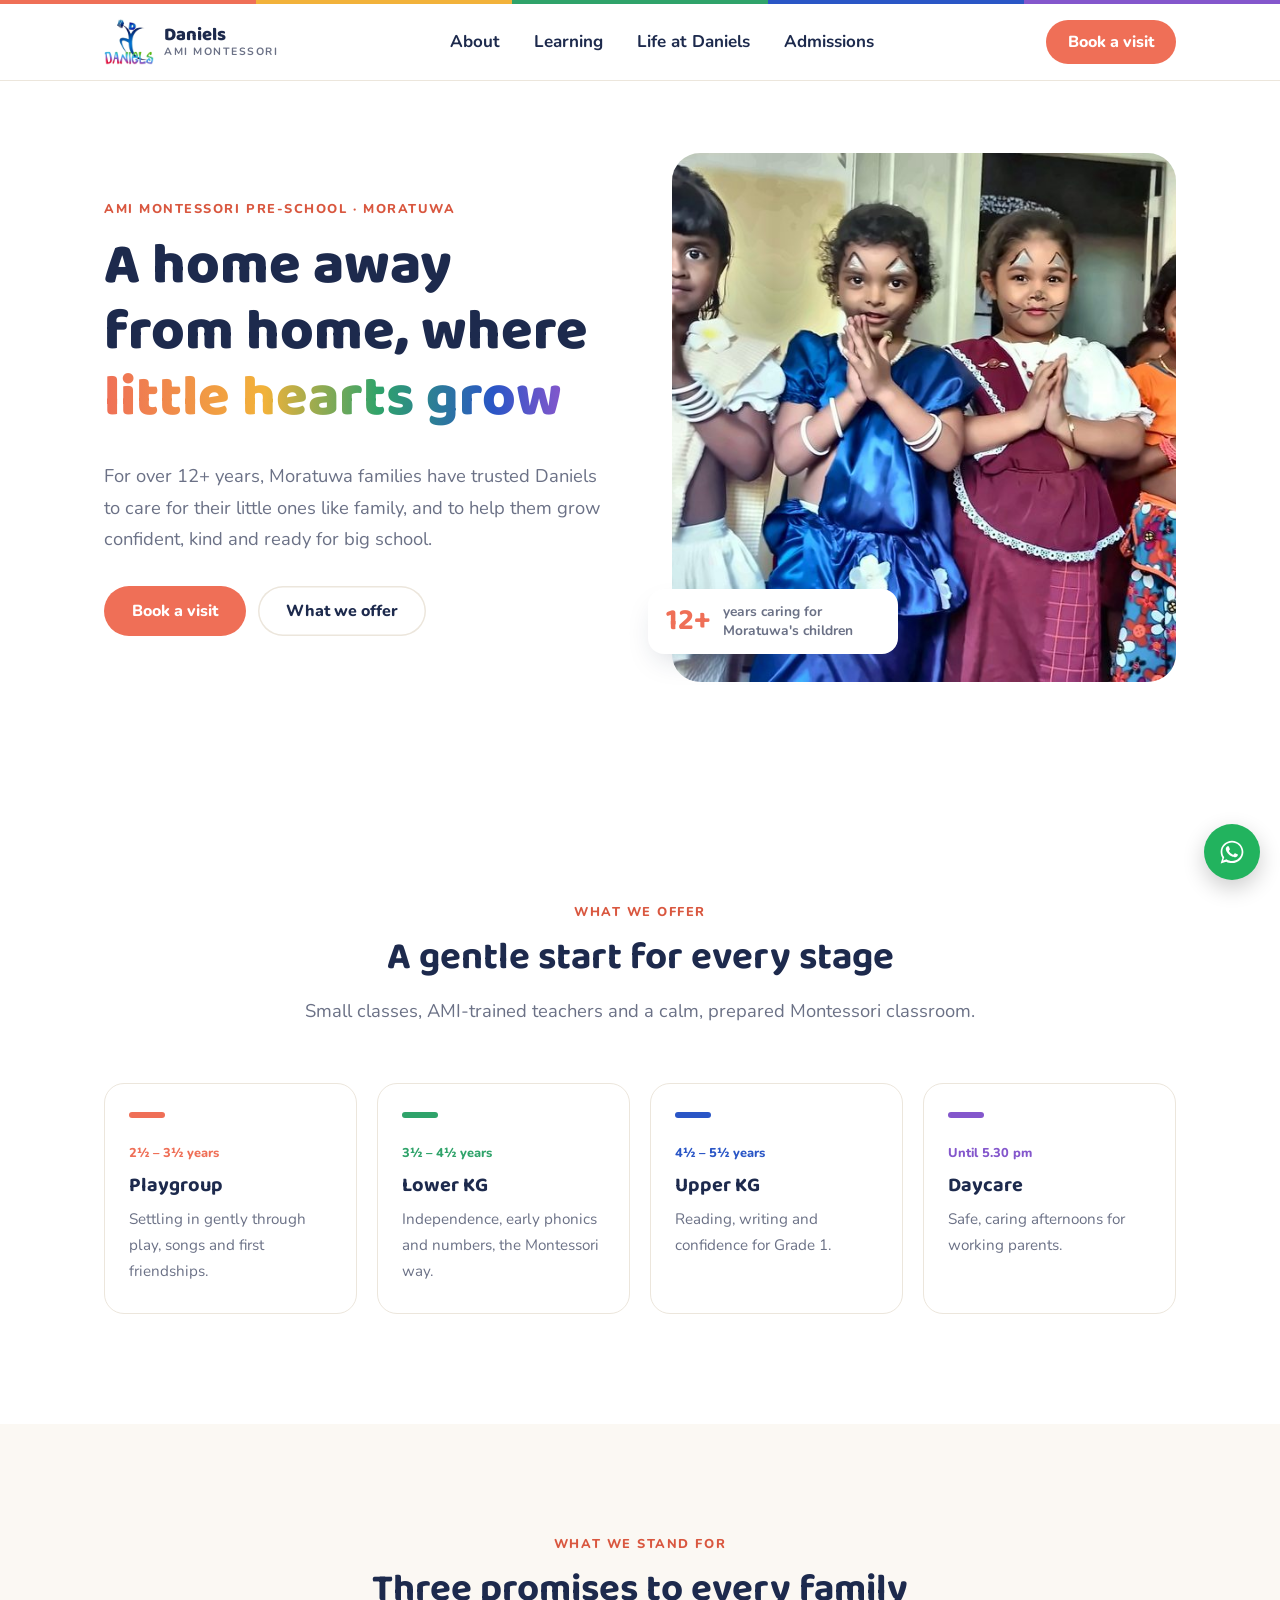
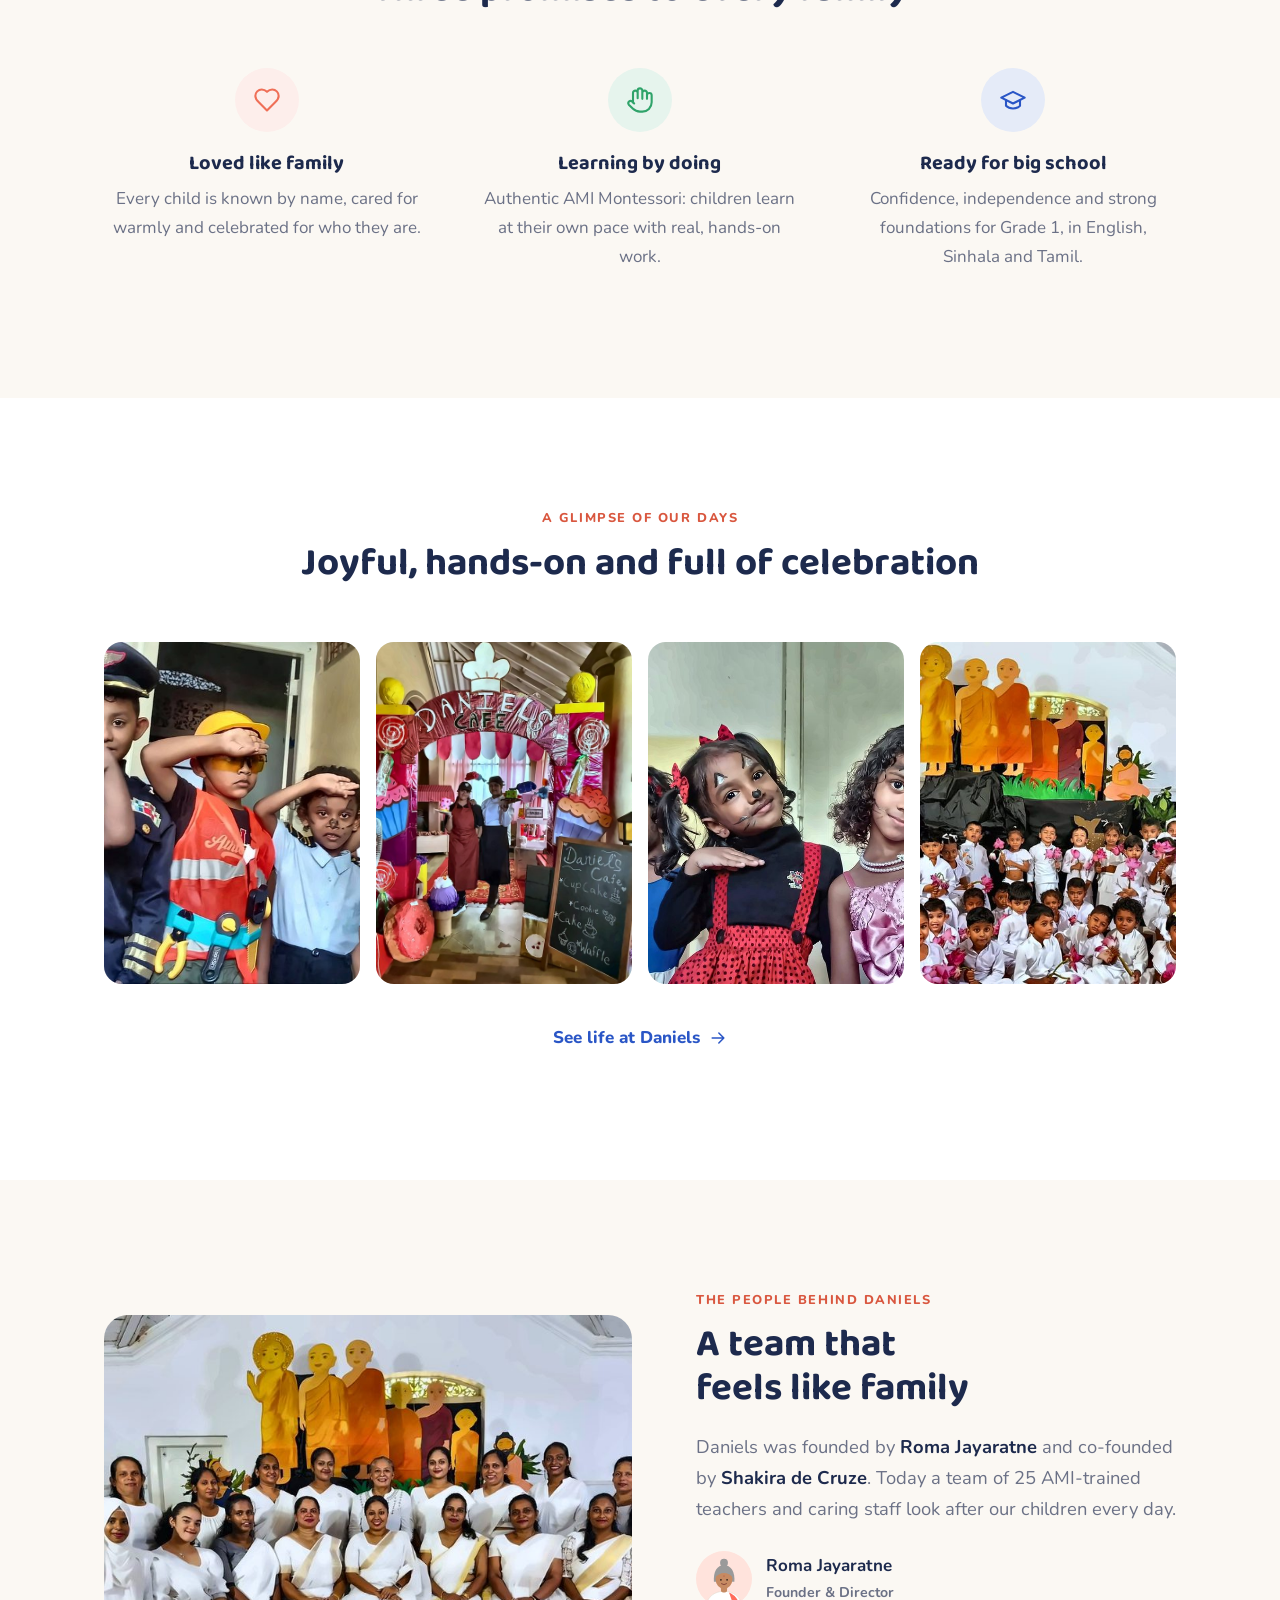
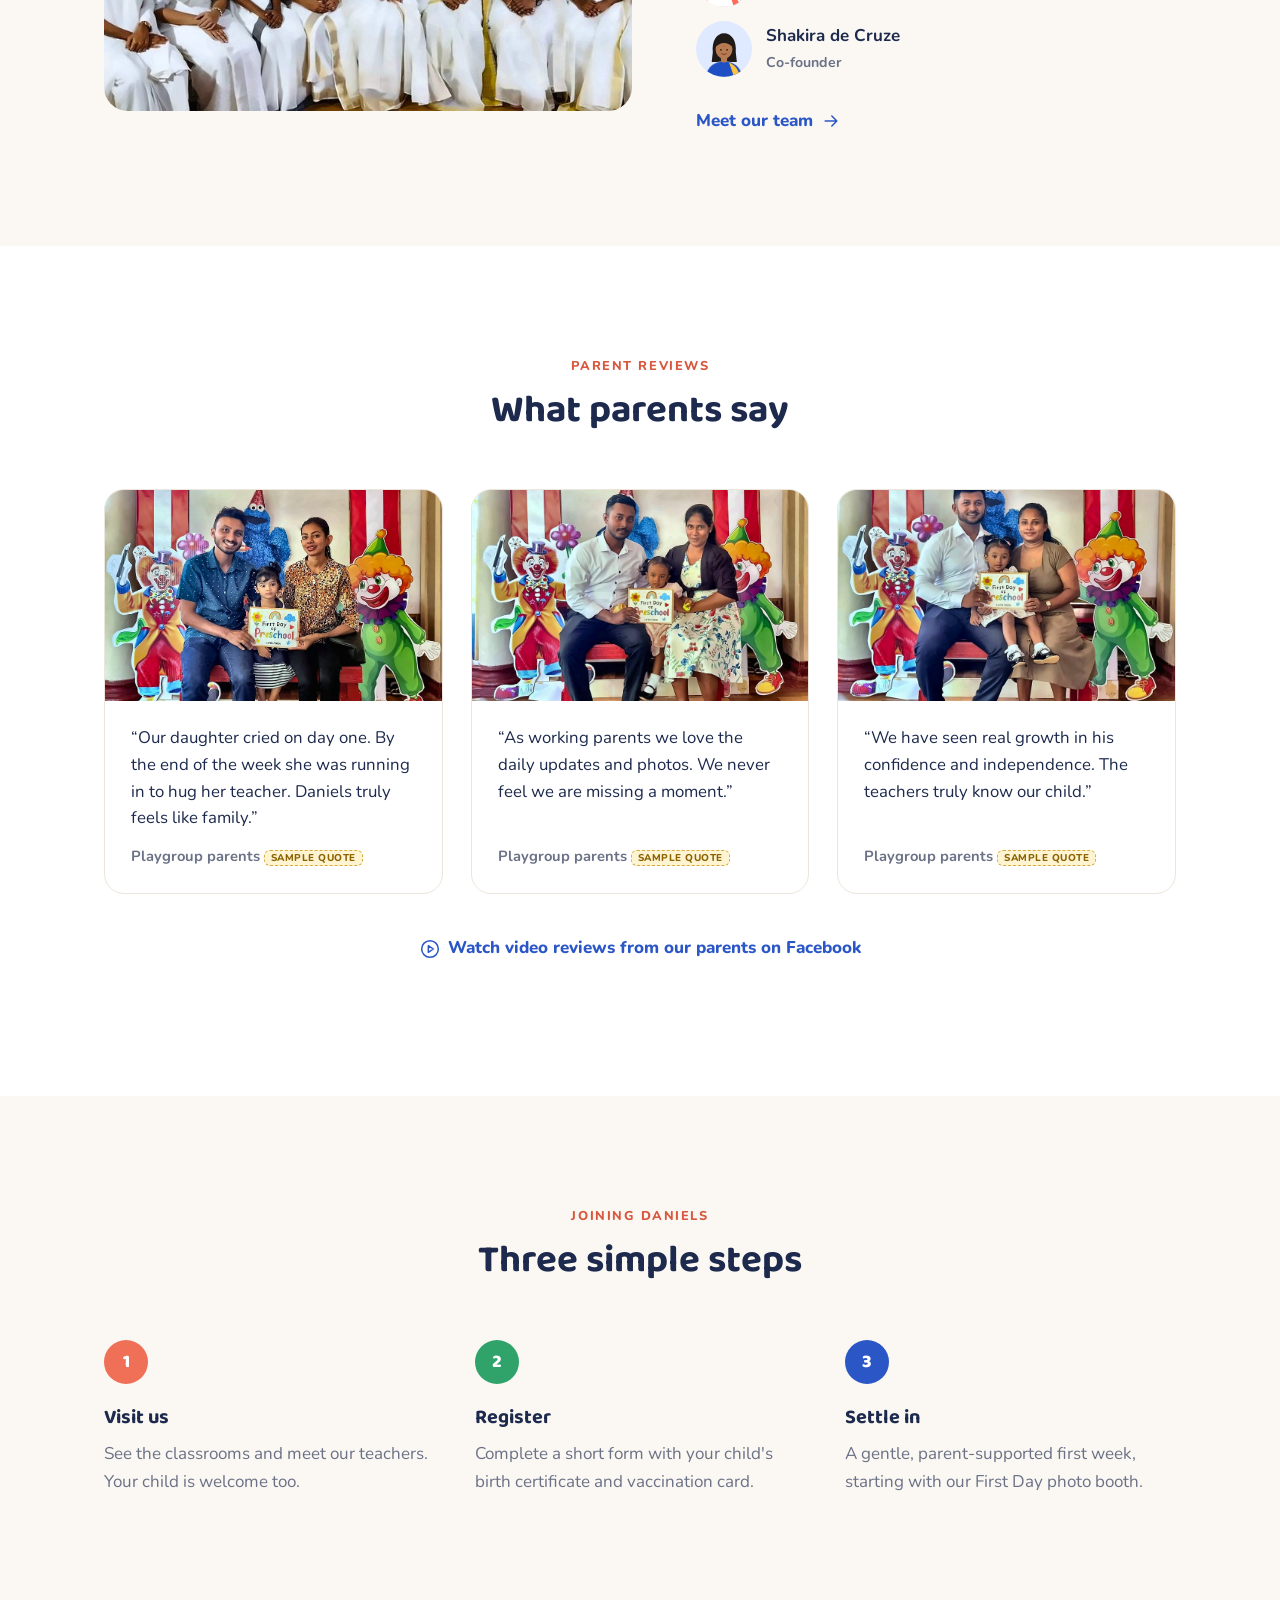
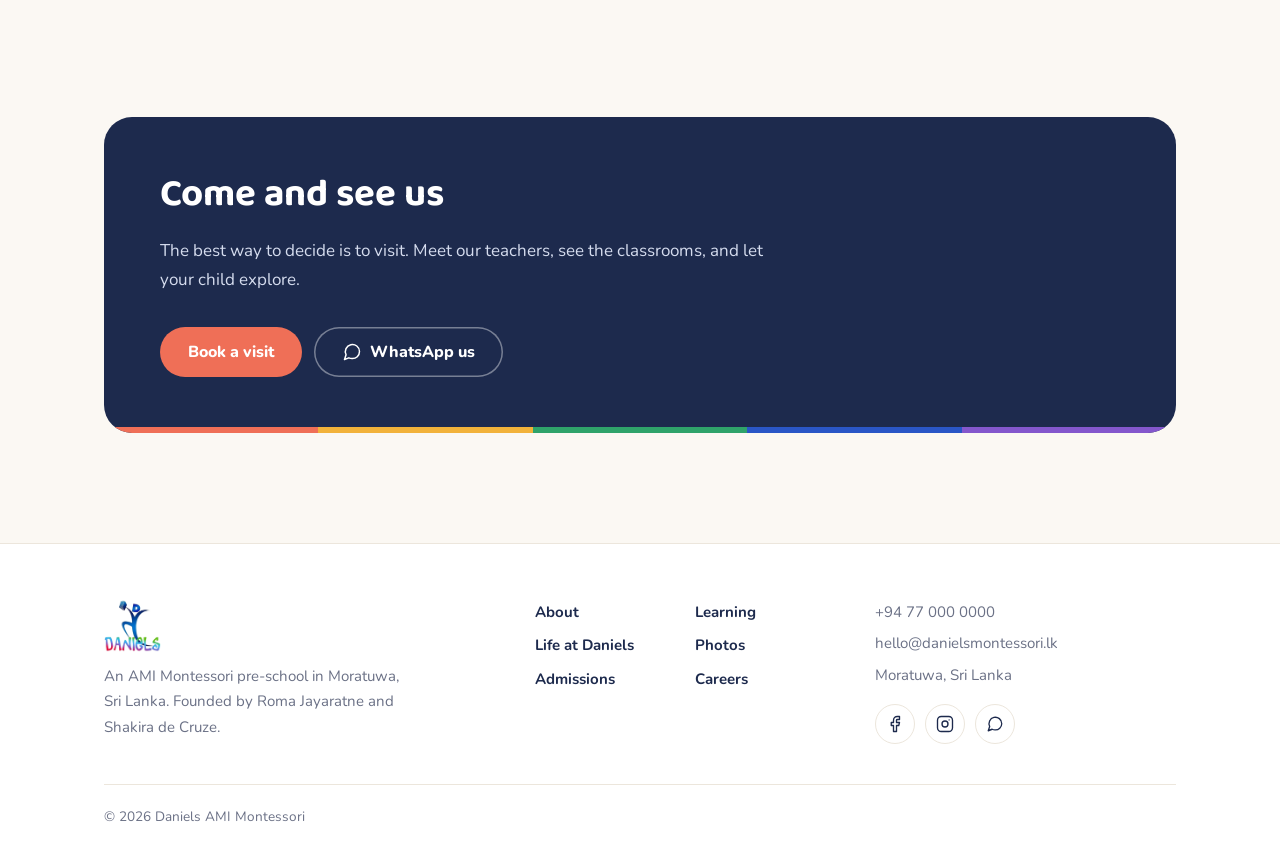
==== commit 96b89144: "Make the site lighter and more reliable on phones - Phones now load 900px photos instead of the 2000" ====
--- a/index.html
+++ b/index.html
@@ -31,7 +31,7 @@
     <p class="lead">For over <span data-years>12+</span> years, Moratuwa families have trusted Daniels to care for their little ones like family, and to help them grow confident, kind and ready for big school.</p>
     <div class="btns"><a href="admissions.html#enquire" class="btn btn-primary">Book a visit</a><a href="#offer" class="btn btn-ghost">What we offer</a></div>
   </div>
-  <div class="hero-img"><img src="assets/img/cultural-national-dress.jpg" alt="Children at Daniels greeting with Ayubowan in traditional dress">
+  <div class="hero-img"><img src="assets/img/cultural-national-dress.jpg" srcset="assets/img/thumbs/cultural-national-dress.jpg 900w, assets/img/cultural-national-dress.jpg 2000w" sizes="(max-width: 900px) 100vw, 560px" alt="Children at Daniels greeting with Ayubowan in traditional dress" fetchpriority=high decoding="async">
     <div class="hero-note"><b data-years>12+</b><span>years caring for Moratuwa's children</span></div></div>
 </div></section>
 
@@ -61,7 +61,7 @@
 </div></section>
 
 <section class="tint"><div class="wrap people">
-  <div class="people-img"><img src="assets/img/staff-family-group.jpg" alt="The Daniels teaching team" loading=lazy></div>
+  <div class="people-img"><img src="assets/img/staff-family-group.jpg" srcset="assets/img/thumbs/staff-family-group.jpg 900w, assets/img/staff-family-group.jpg 2000w" sizes="(max-width: 900px) 100vw, 560px" alt="The Daniels teaching team" loading=lazy decoding="async"></div>
   <div>
     <span class="kicker">The people behind Daniels</span>
     <h2>A team that feels like family</h2>
--- a/assets/css/site.css
+++ b/assets/css/site.css
@@ -9,7 +9,7 @@
 }
 *{box-sizing:border-box}
 html{scroll-behavior:smooth;scroll-padding-top:90px}
-body{margin:0;font-family:var(--sans);color:var(--text);background:var(--bg);line-height:1.7;font-size:17px;-webkit-font-smoothing:antialiased;overflow-x:hidden}
+body{margin:0;-webkit-text-size-adjust:100%;font-family:var(--sans);color:var(--text);background:var(--bg);line-height:1.7;font-size:17px;-webkit-font-smoothing:antialiased;overflow-x:hidden}
 body::before{content:"";position:fixed;inset:0 0 auto;height:env(safe-area-inset-top,0px);z-index:70;background:var(--bg)}
 img{max-width:100%;display:block}
 a{color:var(--blue)}
@@ -109,7 +109,7 @@
 .values{display:grid;grid-template-columns:repeat(3,1fr);gap:48px}
 .values>div{text-align:center}
 .values p{color:var(--muted);margin-inline:auto;max-width:32ch}
-.vi{width:64px;height:64px;border-radius:50%;display:grid;place-items:center;margin:0 auto 20px;color:var(--c);background:color-mix(in srgb,var(--c) 12%,#fff)}
+.vi{width:64px;height:64px;border-radius:50%;display:grid;place-items:center;margin:0 auto 20px;color:var(--c);background:#F3F4F8;background:color-mix(in srgb,var(--c) 12%,#fff)}
 .vi .ic{width:28px;height:28px}
 @media(max-width:800px){.values{grid-template-columns:1fr;gap:40px}}
 
@@ -162,7 +162,7 @@
 /* about */
 .leaders{display:grid;grid-template-columns:1fr 1fr;gap:28px}
 .leader{display:flex;gap:24px;align-items:flex-start;background:#fff;border:1px solid var(--line);border-radius:var(--r);padding:30px}
-.l-av{width:110px;height:110px;border-radius:50%;overflow:hidden;flex:none;box-shadow:0 0 0 5px color-mix(in srgb,var(--c) 30%,#fff)}
+.l-av{width:110px;height:110px;border-radius:50%;overflow:hidden;flex:none;box-shadow:0 0 0 5px #EEF0F5;box-shadow:0 0 0 5px color-mix(in srgb,var(--c) 30%,#fff)}
 .l-av img{width:100%;height:100%;object-fit:cover}
 .leader small{font-weight:800;color:var(--c);letter-spacing:.06em;text-transform:uppercase;font-size:.74rem}
 .leader h3{margin:4px 0 8px}
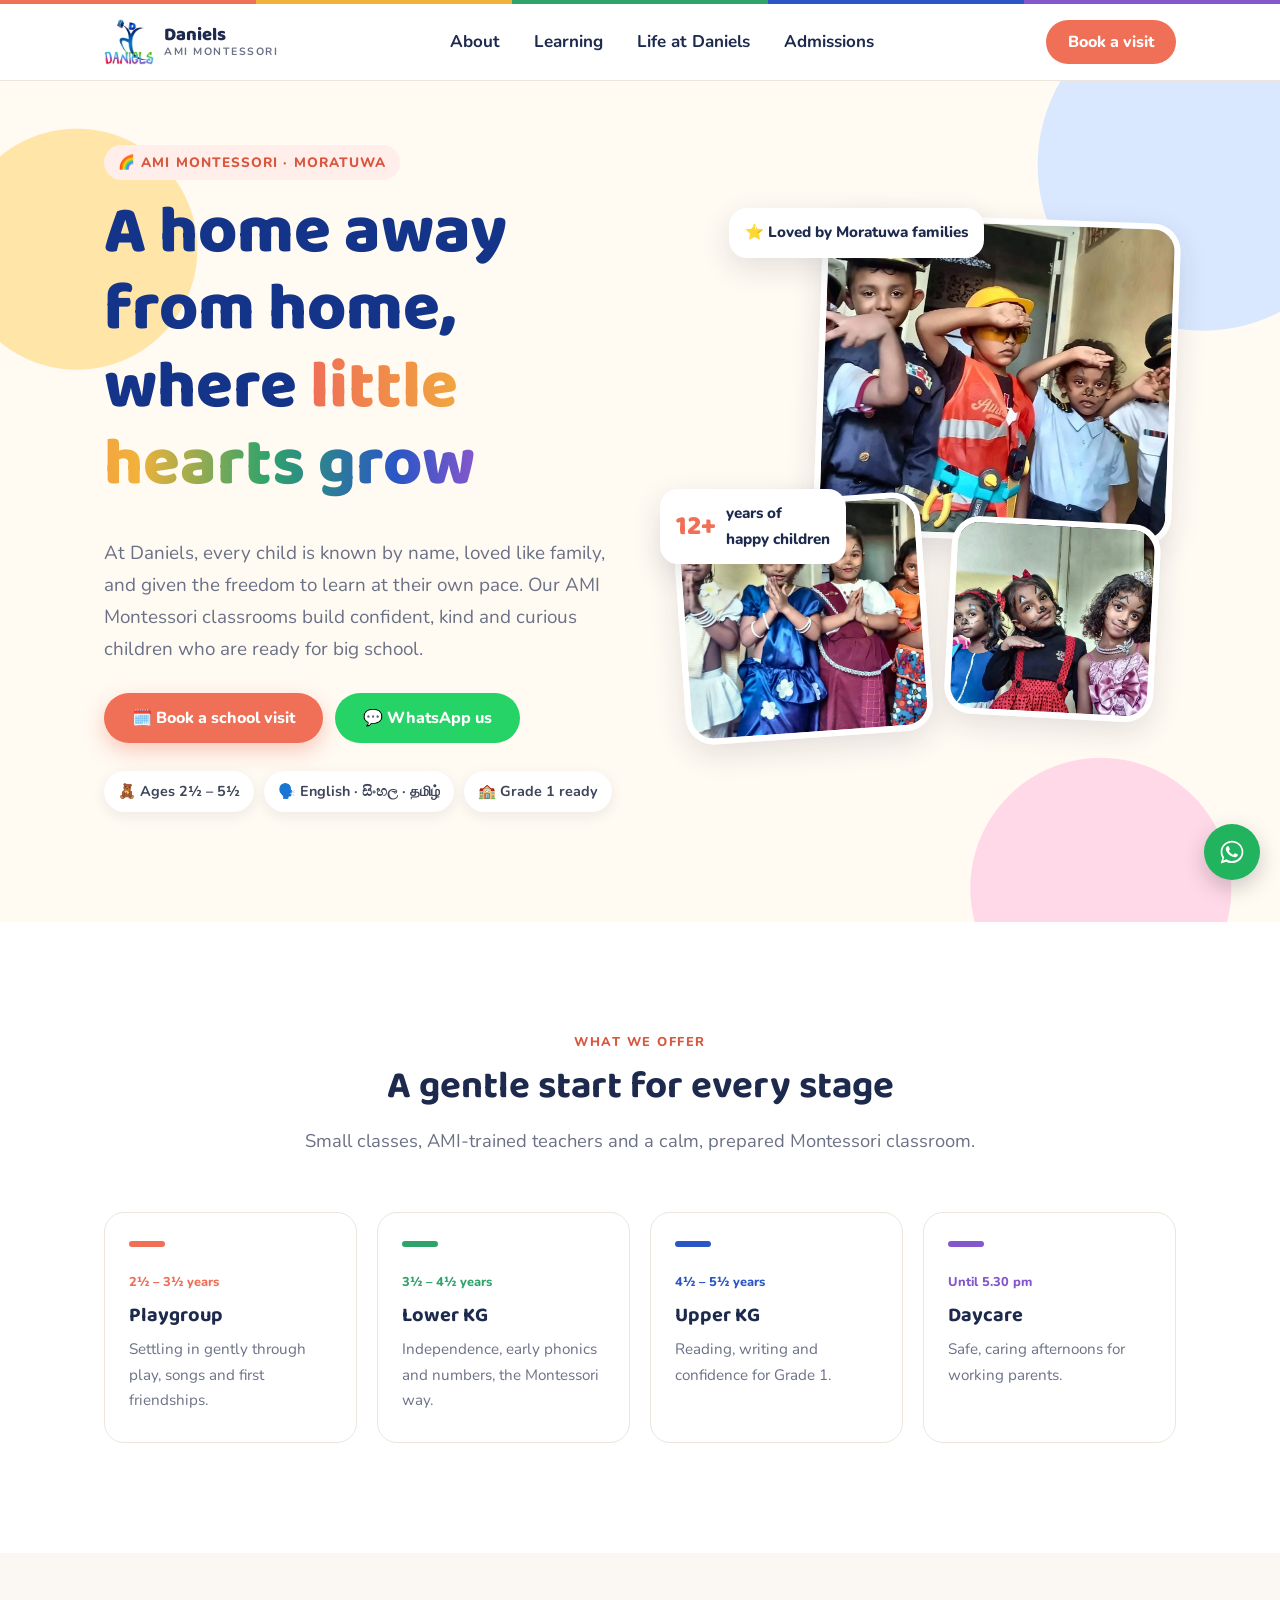
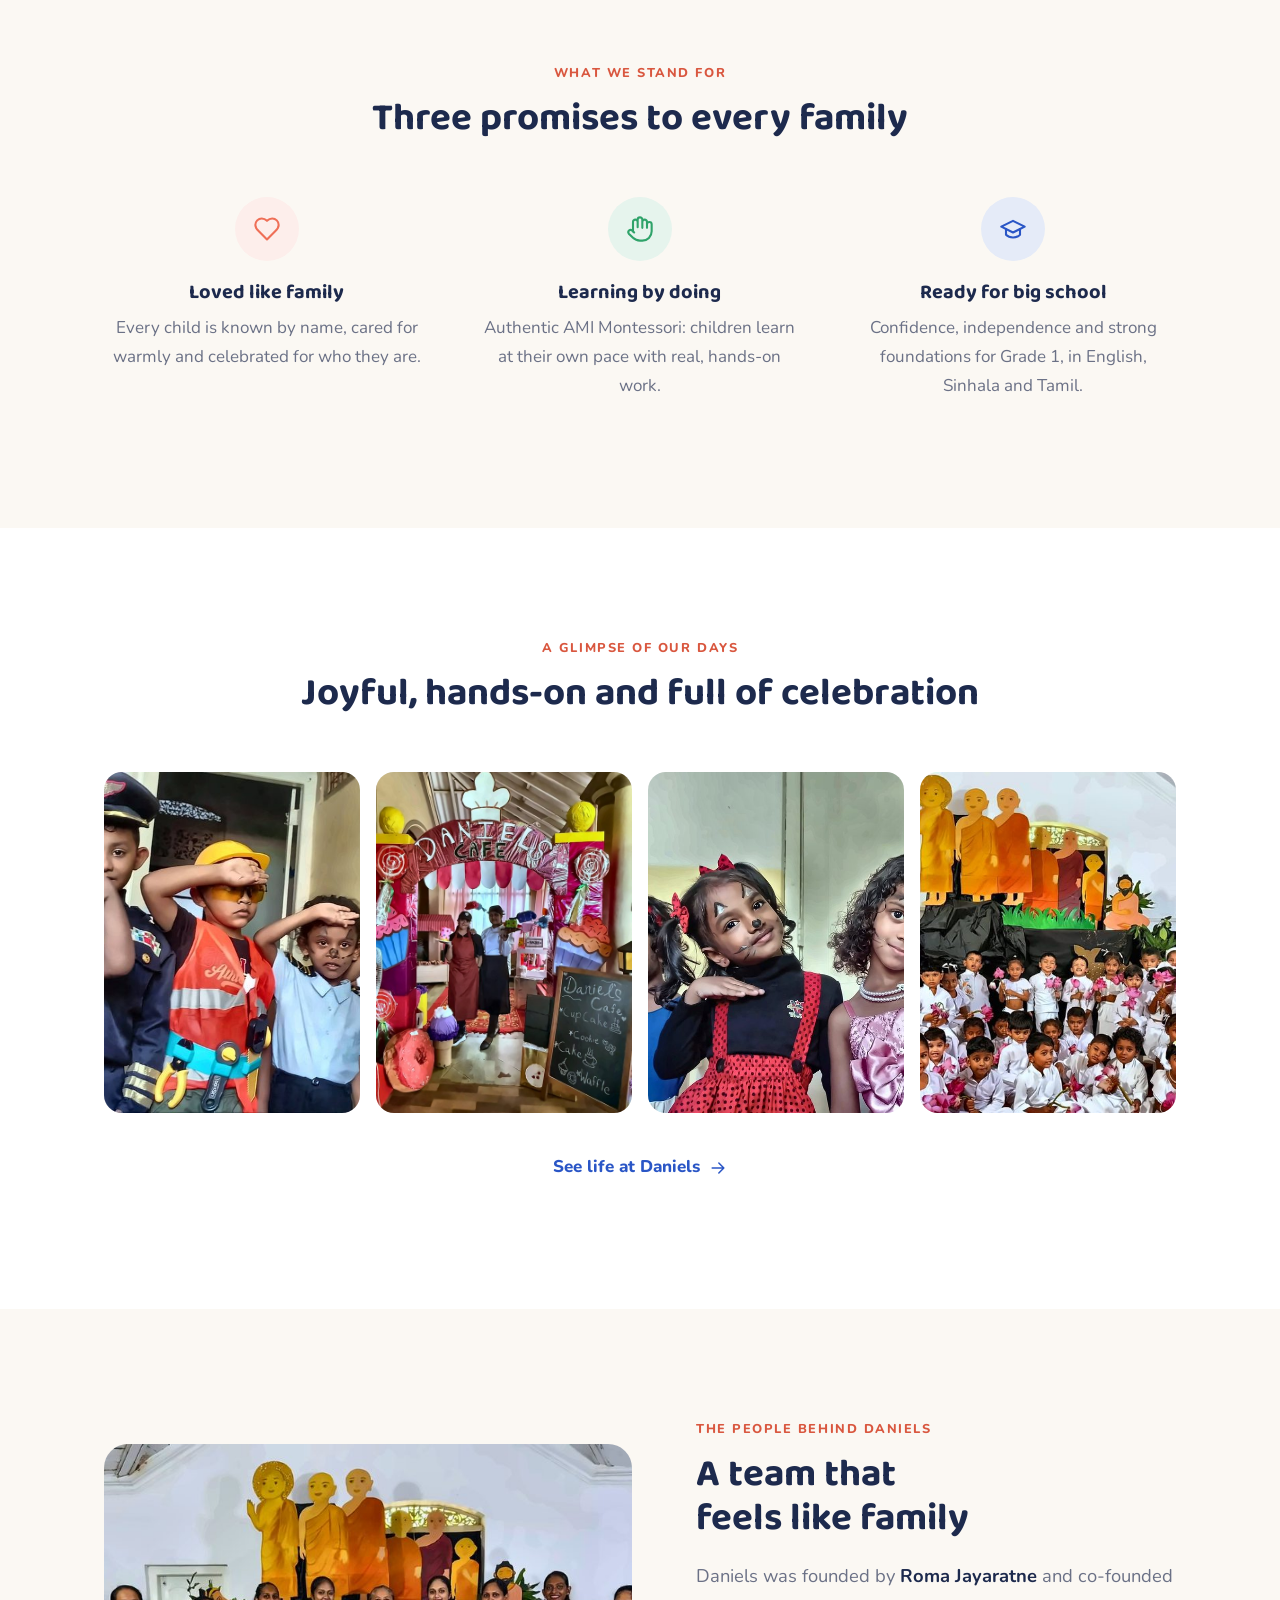
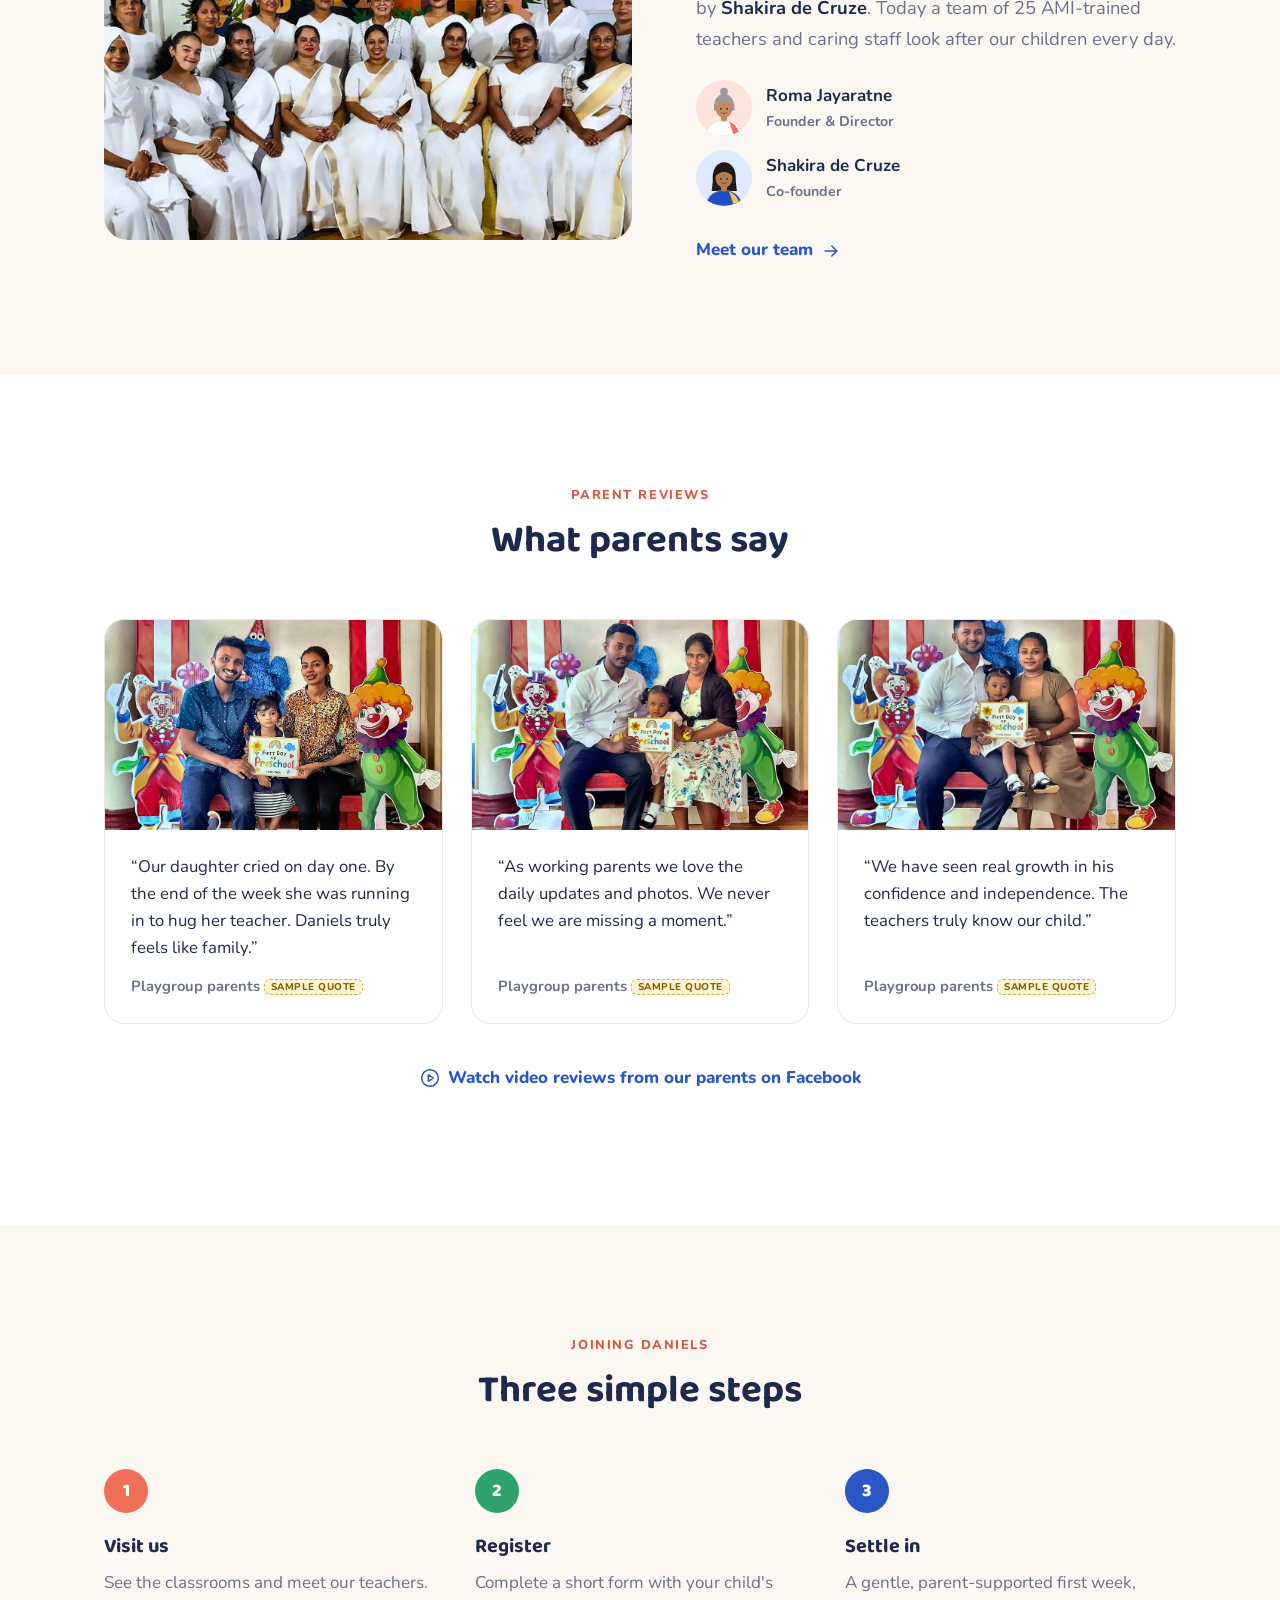
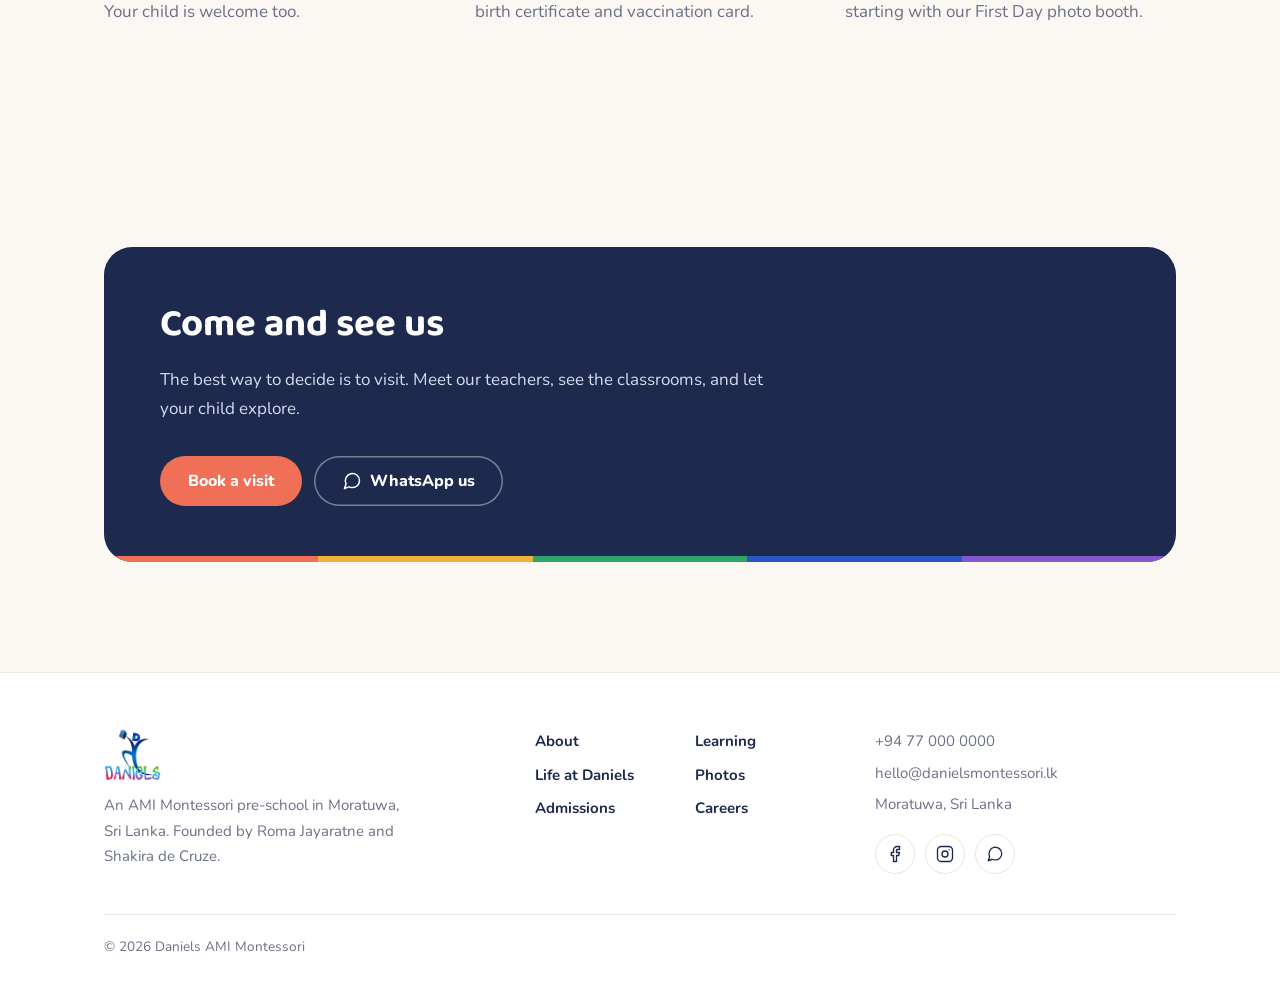
==== commit 25efd35e: "Bring back the first design's hero on the home page Rainbow headline, pastel bubbles, two buttons, b" ====
--- a/index.html
+++ b/index.html
@@ -24,15 +24,21 @@
 </div></header>
 <main>
 
-<section class="hero"><div class="wrap">
-  <div class="hero-txt">
-    <span class="kicker">AMI Montessori pre-school · Moratuwa</span>
+<section class="hero1"><div class="wrap">
+  <div class="h1-txt">
+    <span class="pill">🌈 AMI Montessori · Moratuwa</span>
     <h1>A home away from home, where <span class="rb">little hearts grow</span></h1>
-    <p class="lead">For over <span data-years>12+</span> years, Moratuwa families have trusted Daniels to care for their little ones like family, and to help them grow confident, kind and ready for big school.</p>
-    <div class="btns"><a href="admissions.html#enquire" class="btn btn-primary">Book a visit</a><a href="#offer" class="btn btn-ghost">What we offer</a></div>
+    <p class="lead">At Daniels, every child is known by name, loved like family, and given the freedom to learn at their own pace. Our AMI Montessori classrooms build confident, kind and curious children who are ready for big school.</p>
+    <div class="btns"><a href="admissions.html#enquire" class="btn btn-primary btn-pop">🗓️ Book a school visit</a><a href="https://wa.me/94770000000?text=Hello%20Daniels%2C%20I%27d%20like%20to%20know%20more%20about%20admissions." class="btn btn-wa" target="_blank" rel="noopener">💬 WhatsApp us</a></div>
+    <div class="badges"><span>🧸 Ages 2½ – 5½</span><span>🗣️ English · සිංහල · தமிழ்</span><span>🏫 Grade 1 ready</span></div>
   </div>
-  <div class="hero-img"><img src="assets/img/cultural-national-dress.jpg" srcset="assets/img/thumbs/cultural-national-dress.jpg 900w, assets/img/cultural-national-dress.jpg 2000w" sizes="(max-width: 900px) 100vw, 560px" alt="Children at Daniels greeting with Ayubowan in traditional dress" fetchpriority=high decoding="async">
-    <div class="hero-note"><b data-years>12+</b><span>years caring for Moratuwa's children</span></div></div>
+  <div class="h1-art">
+    <div class="ph p1"><img src="assets/img/careerday-heroes.jpg" srcset="assets/img/thumbs/careerday-heroes.jpg 900w, assets/img/careerday-heroes.jpg 2000w" sizes="(max-width: 900px) 100vw, 560px" alt="Children dressed as community helpers on Career Day" fetchpriority=high decoding="async"></div>
+    <div class="ph p2"><img src="assets/img/cultural-national-dress.jpg" srcset="assets/img/thumbs/cultural-national-dress.jpg 900w, assets/img/cultural-national-dress.jpg 2000w" sizes="(max-width: 900px) 100vw, 560px" alt="Children in traditional Sri Lankan dress greeting with Ayubowan" fetchpriority=high decoding="async"></div>
+    <div class="ph p3"><img src="assets/img/halloween-costumes.jpg" srcset="assets/img/thumbs/halloween-costumes.jpg 900w, assets/img/halloween-costumes.jpg 2000w" sizes="(max-width: 900px) 100vw, 560px" alt="Children in costumes and face paint" loading=lazy decoding="async"></div>
+    <div class="sticker s1"><span class="big" data-years>12+</span><span>years of<br>happy children</span></div>
+    <div class="sticker s2">⭐ Loved by Moratuwa families</div>
+  </div>
 </div></section>
 
 <section id="offer"><div class="wrap">
--- a/assets/css/site.css
+++ b/assets/css/site.css
@@ -276,3 +276,31 @@
 
 @media(prefers-reduced-motion:reduce){html{scroll-behavior:auto}*{transition:none!important}}
 p.center{margin-inline:auto}
+
+/* ---------- home hero (from the first design) ---------- */
+.hero1{padding-block:64px 110px;overflow:hidden;background:
+  radial-gradient(circle at 6% 20%,#FFE6A8 0 120px,transparent 121px),
+  radial-gradient(circle at 94% 10%,#D9E8FF 0 165px,transparent 166px),
+  radial-gradient(circle at 86% 96%,#FFD9E8 0 130px,transparent 131px),#FFFAF2}
+.hero1 .wrap{display:grid;grid-template-columns:1.05fr 1fr;gap:54px;align-items:center}
+.hero1 .wrap>*{min-width:0}
+.hero1 h1{font-size:clamp(2.6rem,5.4vw,4.2rem);color:#14348A}
+.hero1 .lead{font-size:1.18rem;margin-bottom:28px}
+.pill{display:inline-flex;align-items:center;gap:8px;font-weight:800;font-size:.85rem;letter-spacing:.08em;text-transform:uppercase;color:var(--coral-d);background:#FFEEE9;padding:6px 14px;border-radius:99px;margin-bottom:14px}
+.btn-pop{box-shadow:0 8px 20px rgba(239,111,87,.35)}
+.btn-wa{background:#25D366;color:#fff}
+.btn-wa:hover{background:#1FB857}
+.badges{display:flex;gap:10px;flex-wrap:wrap;margin-top:28px}
+.badges span{background:#fff;border-radius:99px;padding:8px 14px;font-weight:700;font-size:.9rem;box-shadow:0 4px 14px rgba(29,35,64,.08)}
+.h1-art{position:relative;min-height:520px}
+.h1-art .ph{position:absolute;border-radius:28px;overflow:hidden;box-shadow:0 10px 30px rgba(29,35,64,.12);border:6px solid #fff}
+.h1-art .ph img{width:100%;height:100%;object-fit:cover}
+.h1-art .p1{width:72%;height:62%;top:0;right:0;transform:rotate(2deg)}
+.h1-art .p2{width:50%;height:46%;bottom:0;left:0;transform:rotate(-4deg)}
+.h1-art .p3{width:42%;height:38%;bottom:4%;right:4%;transform:rotate(3deg)}
+.sticker{position:absolute;background:#fff;border-radius:18px;padding:12px 16px;box-shadow:0 10px 30px rgba(29,35,64,.12);font-weight:800;display:flex;gap:10px;align-items:center;z-index:2;font-size:.95rem;color:var(--ink)}
+.sticker .big{font-family:var(--display);font-size:1.7rem;color:var(--coral);line-height:1}
+.sticker.s1{top:52%;left:-4%}
+.sticker.s2{top:-2%;left:10%}
+@media(max-width:900px){.hero1{padding-block:44px 80px}.hero1 .wrap{grid-template-columns:1fr;gap:36px}.h1-art{min-height:420px}.sticker.s1{left:0}}
+@media(max-width:480px){.h1-art{min-height:360px}.sticker{font-size:.85rem;padding:10px 12px}.sticker.s2{left:4%}}
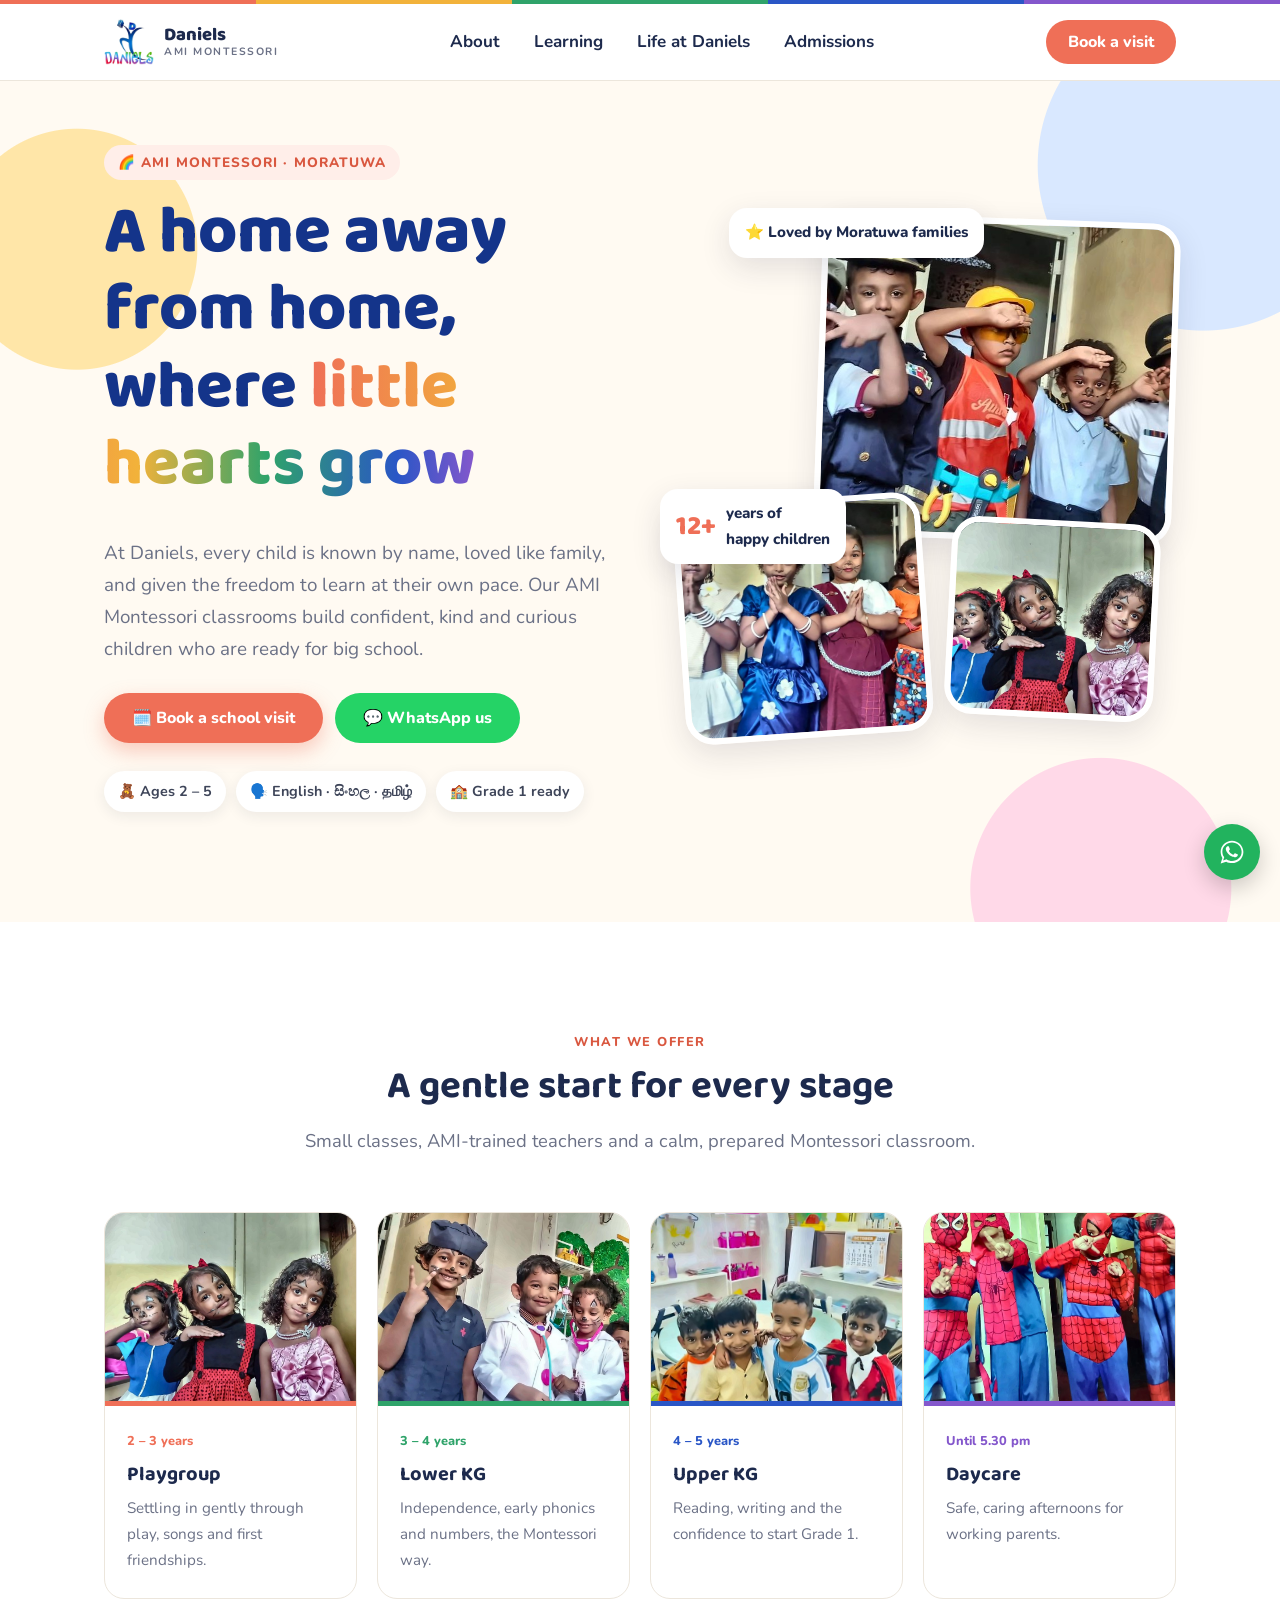
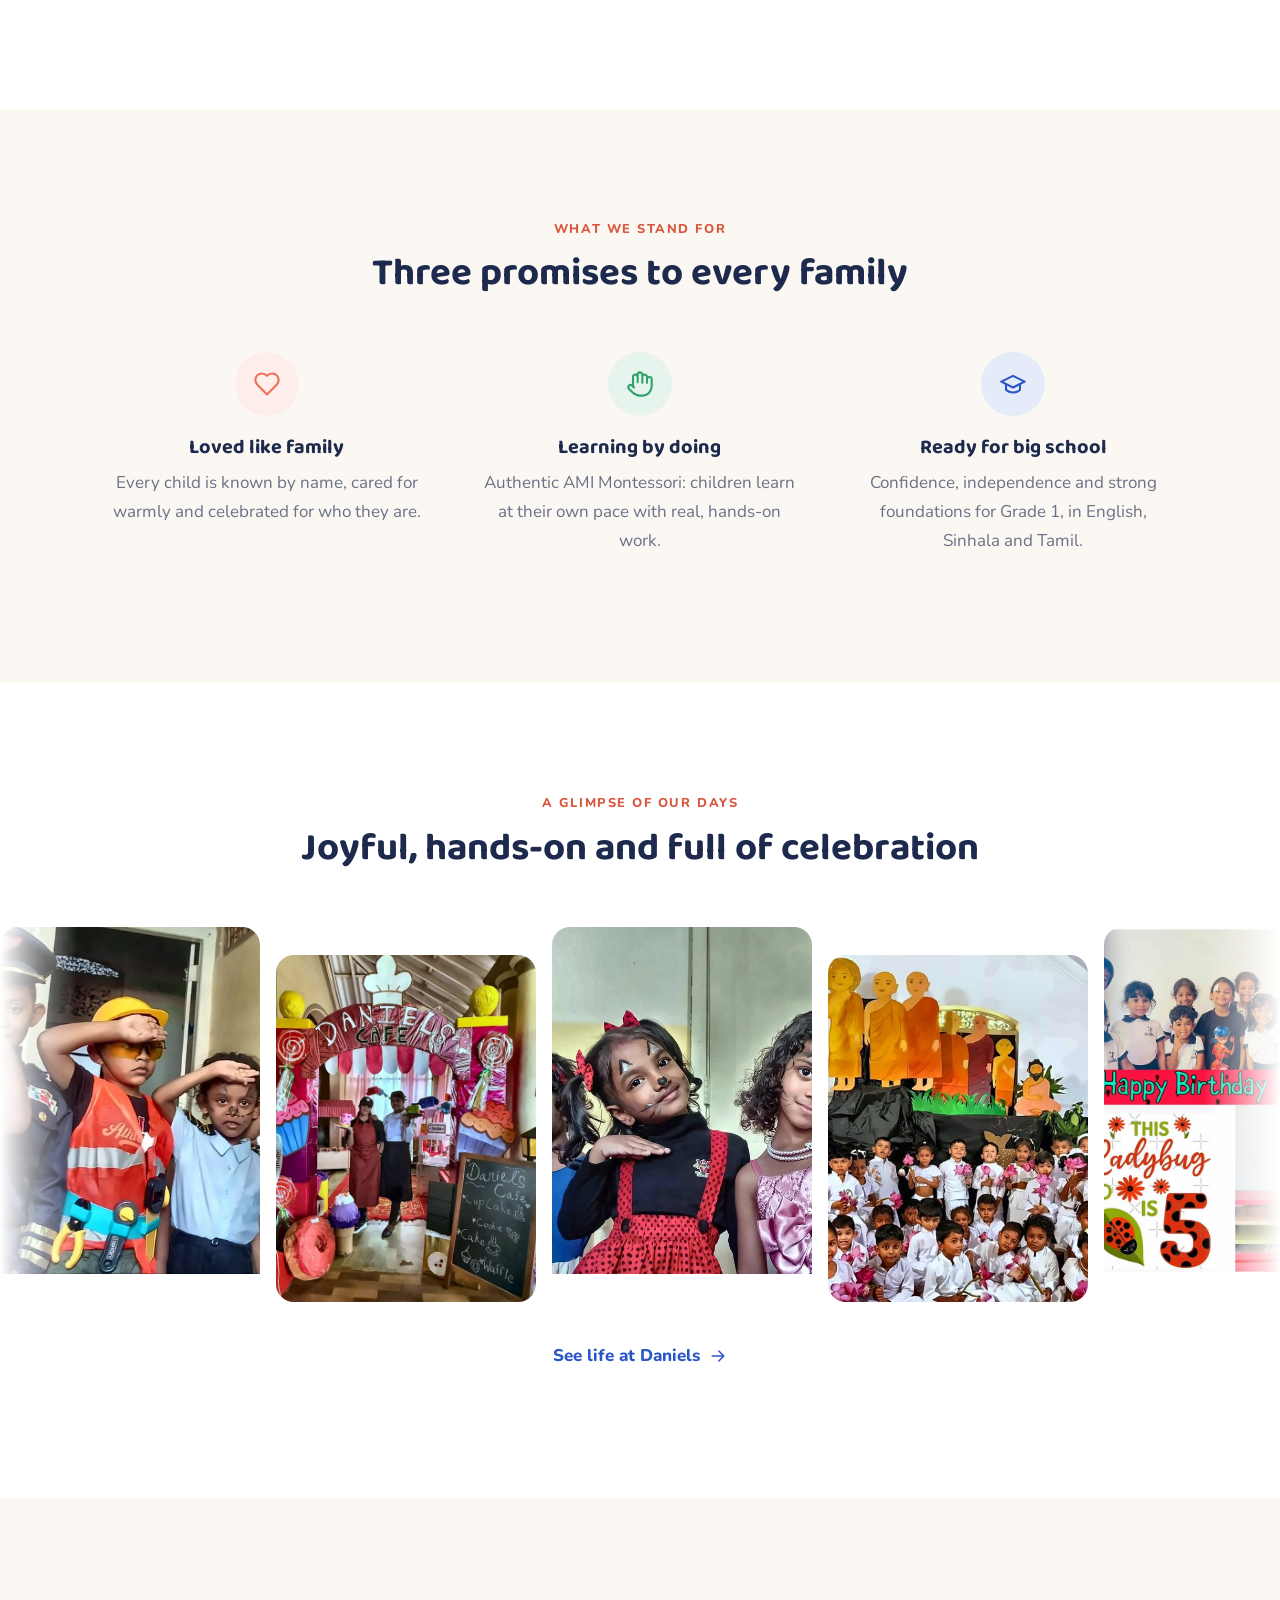
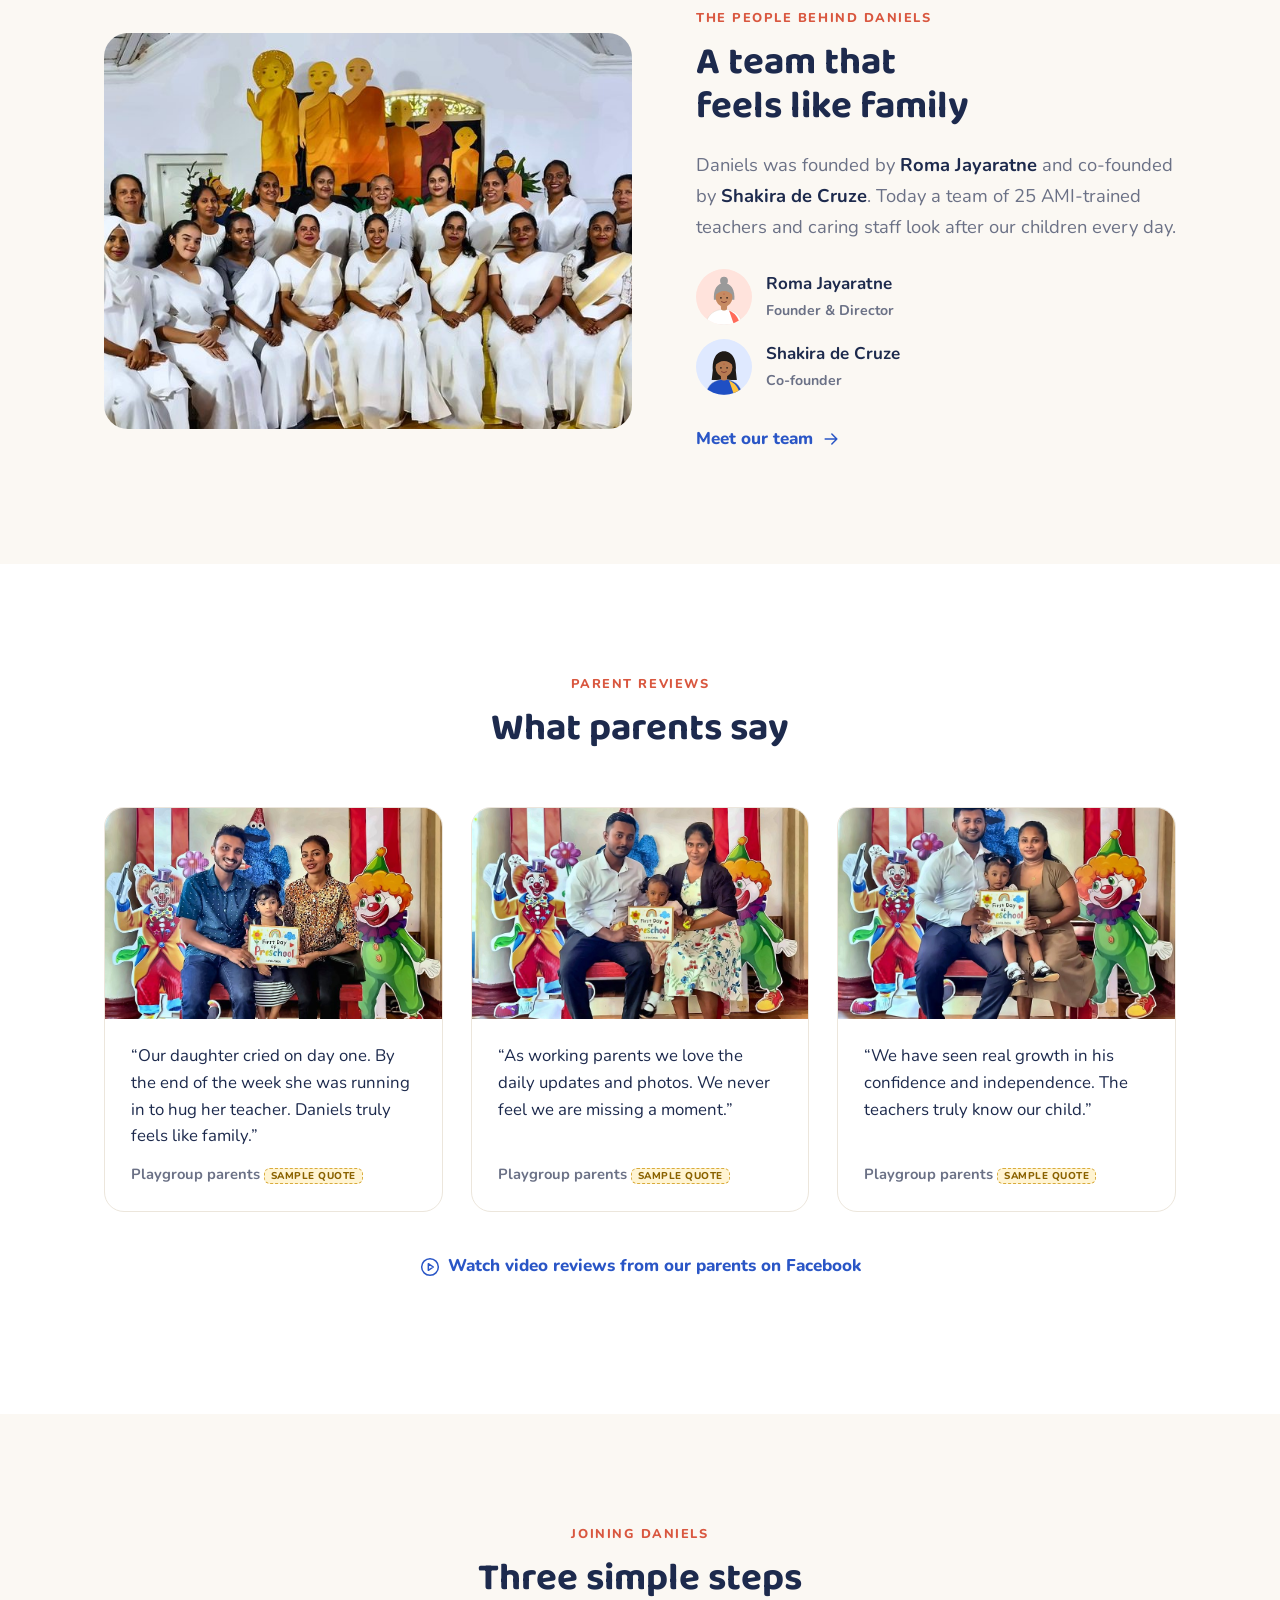
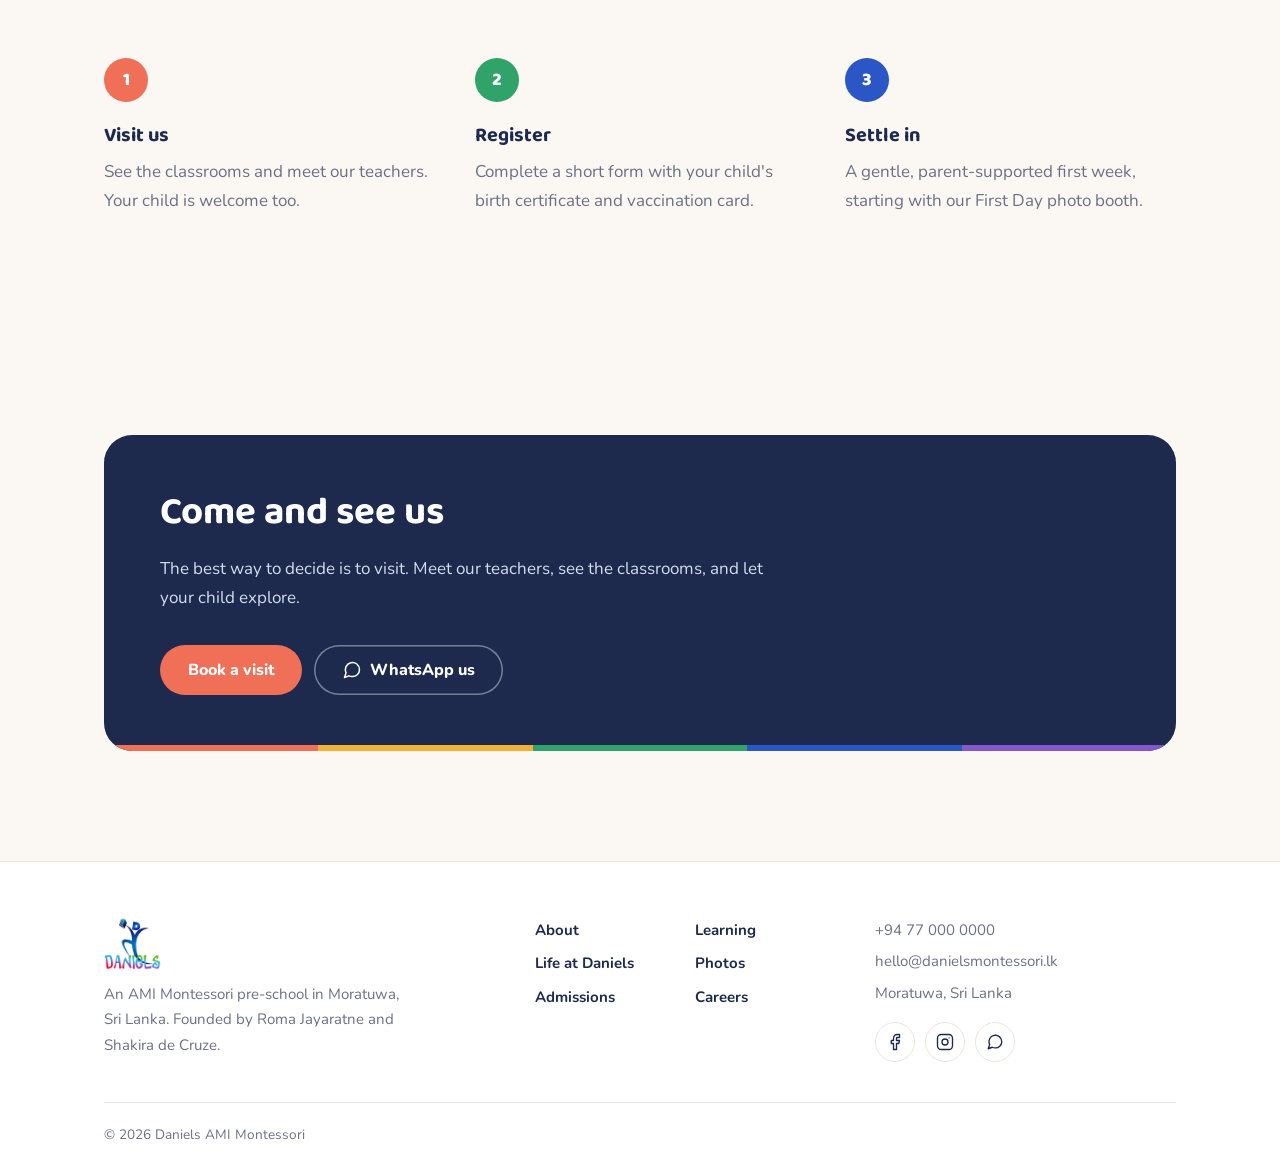
==== commit 7fca0bac: "Richer Learning and Life pages, class photos and moving images - Ages shown in whole years (2 – 3, 3" ====
--- a/index.html
+++ b/index.html
@@ -5,9 +5,9 @@
 <meta name="viewport" content="width=device-width, initial-scale=1, viewport-fit=cover">
 <meta name="claude:viewport-fit-sides" content="cover">
 <title>Daniels AMI Montessori</title>
-<meta name="description" content="Daniels AMI Montessori, Moratuwa: a warm AMI Montessori pre-school for children aged 2½ to 5½. Playgroup, Lower KG, Upper KG and daycare.">
+<meta name="description" content="Daniels AMI Montessori, Moratuwa: a warm AMI Montessori pre-school for children aged 2 to 5. Playgroup, Lower KG, Upper KG and daycare.">
 <meta property="og:title" content="Daniels AMI Montessori">
-<meta property="og:description" content="Daniels AMI Montessori, Moratuwa: a warm AMI Montessori pre-school for children aged 2½ to 5½. Playgroup, Lower KG, Upper KG and daycare.">
+<meta property="og:description" content="Daniels AMI Montessori, Moratuwa: a warm AMI Montessori pre-school for children aged 2 to 5. Playgroup, Lower KG, Upper KG and daycare.">
 <meta property="og:image" content="assets/img/cultural-national-dress.jpg">
 <link rel="icon" href="assets/img/daniels-logo.png">
 <link rel="preconnect" href="https://fonts.googleapis.com"><link rel="preconnect" href="https://fonts.gstatic.com" crossorigin>
@@ -30,7 +30,7 @@
     <h1>A home away from home, where <span class="rb">little hearts grow</span></h1>
     <p class="lead">At Daniels, every child is known by name, loved like family, and given the freedom to learn at their own pace. Our AMI Montessori classrooms build confident, kind and curious children who are ready for big school.</p>
     <div class="btns"><a href="admissions.html#enquire" class="btn btn-primary btn-pop">🗓️ Book a school visit</a><a href="https://wa.me/94770000000?text=Hello%20Daniels%2C%20I%27d%20like%20to%20know%20more%20about%20admissions." class="btn btn-wa" target="_blank" rel="noopener">💬 WhatsApp us</a></div>
-    <div class="badges"><span>🧸 Ages 2½ – 5½</span><span>🗣️ English · සිංහල · தமிழ்</span><span>🏫 Grade 1 ready</span></div>
+    <div class="badges"><span>🧸 Ages 2 – 5</span><span>🗣️ English · සිංහල · தமிழ்</span><span>🏫 Grade 1 ready</span></div>
   </div>
   <div class="h1-art">
     <div class="ph p1"><img src="assets/img/careerday-heroes.jpg" srcset="assets/img/thumbs/careerday-heroes.jpg 900w, assets/img/careerday-heroes.jpg 2000w" sizes="(max-width: 900px) 100vw, 560px" alt="Children dressed as community helpers on Career Day" fetchpriority=high decoding="async"></div>
@@ -43,12 +43,7 @@
 
 <section id="offer"><div class="wrap">
 <div class="sec-head center"><span class="kicker">What we offer</span><h2>A gentle start for every stage</h2><p class=lead>Small classes, AMI-trained teachers and a calm, prepared Montessori classroom.</p></div>
-<div class="offer">
-  <a href="curriculum.html#programmes" style="--c:var(--coral)"><span class="age">2½ – 3½ years</span><h3>Playgroup</h3><p>Settling in gently through play, songs and first friendships.</p></a>
-  <a href="curriculum.html#programmes" style="--c:var(--leaf)"><span class="age">3½ – 4½ years</span><h3>Lower KG</h3><p>Independence, early phonics and numbers, the Montessori way.</p></a>
-  <a href="curriculum.html#programmes" style="--c:var(--blue)"><span class="age">4½ – 5½ years</span><h3>Upper KG</h3><p>Reading, writing and confidence for Grade 1.</p></a>
-  <a href="curriculum.html#programmes" style="--c:var(--grape)"><span class="age">Until 5.30 pm</span><h3>Daycare</h3><p>Safe, caring afternoons for working parents.</p></a>
-</div>
+<div class="offer"><a href="curriculum.html#stages" style="--c:var(--coral);--d:0.0s" data-anim="up"><span class="o-img"><img src="assets/img/thumbs/halloween-costumes.jpg" alt="Face paint and fancy dress" loading="lazy"></span><span class="o-txt"><span class="age">2 – 3 years</span><h3>Playgroup</h3><p>Settling in gently through play, songs and first friendships.</p></span></a><a href="curriculum.html#stages" style="--c:var(--leaf);--d:0.08s" data-anim="up"><span class="o-img"><img src="assets/img/thumbs/careerday-doctors.jpg" alt="Career Day: little doctors" loading="lazy"></span><span class="o-txt"><span class="age">3 – 4 years</span><h3>Lower KG</h3><p>Independence, early phonics and numbers, the Montessori way.</p></span></a><a href="curriculum.html#stages" style="--c:var(--blue);--d:0.16s" data-anim="up"><span class="o-img"><img src="assets/img/thumbs/dressup-friends.jpg" alt="Best friends in costume" loading="lazy"></span><span class="o-txt"><span class="age">4 – 5 years</span><h3>Upper KG</h3><p>Reading, writing and the confidence to start Grade 1.</p></span></a><a href="curriculum.html#stages" style="--c:var(--grape);--d:0.24s" data-anim="up"><span class="o-img"><img src="assets/img/thumbs/halloween-spiderman.jpg" alt="Spider-friends at Halloween" loading="lazy"></span><span class="o-txt"><span class="age">Until 5.30 pm</span><h3>Daycare</h3><p>Safe, caring afternoons for working parents.</p></span></a></div>
 </div></section>
 
 <section class="tint"><div class="wrap">
@@ -61,13 +56,14 @@
 </div></section>
 
 <section><div class="wrap">
-<div class="sec-head center"><span class="kicker">A glimpse of our days</span><h2>Joyful, hands-on and full of celebration</h2></div>
-<div class="glimpse" data-gallery><a href="assets/img/careerday-heroes.jpg" data-lb data-cap="Career Day: our little community helpers"><img src="assets/img/thumbs/careerday-heroes.jpg" alt="Career Day: our little community helpers" loading="lazy"></a><a href="assets/img/exhibition-daniels-cafe.jpg" data-lb data-cap="The Daniels Café world"><img src="assets/img/thumbs/exhibition-daniels-cafe.jpg" alt="The Daniels Café world" loading="lazy"></a><a href="assets/img/halloween-costumes.jpg" data-lb data-cap="Face paint and fancy dress"><img src="assets/img/thumbs/halloween-costumes.jpg" alt="Face paint and fancy dress" loading="lazy"></a><a href="assets/img/cultural-vesak-dharma.jpg" data-lb data-cap="Vesak celebration"><img src="assets/img/thumbs/cultural-vesak-dharma.jpg" alt="Vesak celebration" loading="lazy"></a></div>
-<p class="center more"><a class="link" href="events.html">See life at Daniels <svg class="ic" viewBox="0 0 24 24" aria-hidden="true"><path d="M5 12h14M13 6l6 6-6 6"/></svg></a></p>
+<div class="sec-head center"><span class="kicker">A glimpse of our days</span><h2>Joyful, hands-on and full of celebration</h2></div></div>
+<div class="wrap-wide">
+<div class="marquee" data-gallery><div class="mq-track"><a href="assets/img/careerday-heroes.jpg" data-lb data-cap="Career Day: our little community helpers"><img src="assets/img/thumbs/careerday-heroes.jpg" alt="Career Day: our little community helpers" loading="lazy"></a><a href="assets/img/exhibition-daniels-cafe.jpg" data-lb data-cap="The Daniels Café world"><img src="assets/img/thumbs/exhibition-daniels-cafe.jpg" alt="The Daniels Café world" loading="lazy"></a><a href="assets/img/halloween-costumes.jpg" data-lb data-cap="Face paint and fancy dress"><img src="assets/img/thumbs/halloween-costumes.jpg" alt="Face paint and fancy dress" loading="lazy"></a><a href="assets/img/cultural-vesak-dharma.jpg" data-lb data-cap="Vesak celebration"><img src="assets/img/thumbs/cultural-vesak-dharma.jpg" alt="Vesak celebration" loading="lazy"></a><a href="assets/img/birthday-tevinya.jpg" data-lb data-cap="Happy birthday, Tevinya"><img src="assets/img/thumbs/birthday-tevinya.jpg" alt="Happy birthday, Tevinya" loading="lazy"></a><a href="assets/img/exhibition-jungle-forest.jpg" data-lb data-cap="The enchanted jungle"><img src="assets/img/thumbs/exhibition-jungle-forest.jpg" alt="The enchanted jungle" loading="lazy"></a><a href="assets/img/careerday-doctors.jpg" data-lb data-cap="Career Day: little doctors"><img src="assets/img/thumbs/careerday-doctors.jpg" alt="Career Day: little doctors" loading="lazy"></a><a href="assets/img/cultural-national-dress.jpg" data-lb data-cap="Ayubowan! Traditional dress day"><img src="assets/img/thumbs/cultural-national-dress.jpg" alt="Ayubowan! Traditional dress day" loading="lazy"></a><a href="assets/img/halloween-spiderman.jpg" data-lb data-cap="Spider-friends at Halloween"><img src="assets/img/thumbs/halloween-spiderman.jpg" alt="Spider-friends at Halloween" loading="lazy"></a><a href="assets/img/staff-teachers-day.jpg" data-lb data-cap="Teachers' Day"><img src="assets/img/thumbs/staff-teachers-day.jpg" alt="Teachers' Day" loading="lazy"></a><a href="assets/img/careerday-heroes.jpg" data-lb data-cap="Career Day: our little community helpers" aria-hidden="true" tabindex="-1"><img src="assets/img/thumbs/careerday-heroes.jpg" alt="" loading="lazy"></a><a href="assets/img/exhibition-daniels-cafe.jpg" data-lb data-cap="The Daniels Café world" aria-hidden="true" tabindex="-1"><img src="assets/img/thumbs/exhibition-daniels-cafe.jpg" alt="" loading="lazy"></a><a href="assets/img/halloween-costumes.jpg" data-lb data-cap="Face paint and fancy dress" aria-hidden="true" tabindex="-1"><img src="assets/img/thumbs/halloween-costumes.jpg" alt="" loading="lazy"></a><a href="assets/img/cultural-vesak-dharma.jpg" data-lb data-cap="Vesak celebration" aria-hidden="true" tabindex="-1"><img src="assets/img/thumbs/cultural-vesak-dharma.jpg" alt="" loading="lazy"></a><a href="assets/img/birthday-tevinya.jpg" data-lb data-cap="Happy birthday, Tevinya" aria-hidden="true" tabindex="-1"><img src="assets/img/thumbs/birthday-tevinya.jpg" alt="" loading="lazy"></a><a href="assets/img/exhibition-jungle-forest.jpg" data-lb data-cap="The enchanted jungle" aria-hidden="true" tabindex="-1"><img src="assets/img/thumbs/exhibition-jungle-forest.jpg" alt="" loading="lazy"></a><a href="assets/img/careerday-doctors.jpg" data-lb data-cap="Career Day: little doctors" aria-hidden="true" tabindex="-1"><img src="assets/img/thumbs/careerday-doctors.jpg" alt="" loading="lazy"></a><a href="assets/img/cultural-national-dress.jpg" data-lb data-cap="Ayubowan! Traditional dress day" aria-hidden="true" tabindex="-1"><img src="assets/img/thumbs/cultural-national-dress.jpg" alt="" loading="lazy"></a><a href="assets/img/halloween-spiderman.jpg" data-lb data-cap="Spider-friends at Halloween" aria-hidden="true" tabindex="-1"><img src="assets/img/thumbs/halloween-spiderman.jpg" alt="" loading="lazy"></a><a href="assets/img/staff-teachers-day.jpg" data-lb data-cap="Teachers' Day" aria-hidden="true" tabindex="-1"><img src="assets/img/thumbs/staff-teachers-day.jpg" alt="" loading="lazy"></a></div></div></div>
+</div><div class="wrap"><p class="center more"><a class="link" href="events.html">See life at Daniels <svg class="ic" viewBox="0 0 24 24" aria-hidden="true"><path d="M5 12h14M13 6l6 6-6 6"/></svg></a></p>
 </div></section>
 
 <section class="tint"><div class="wrap people">
-  <div class="people-img"><img src="assets/img/staff-family-group.jpg" srcset="assets/img/thumbs/staff-family-group.jpg 900w, assets/img/staff-family-group.jpg 2000w" sizes="(max-width: 900px) 100vw, 560px" alt="The Daniels teaching team" loading=lazy decoding="async"></div>
+  <div class="people-img" data-anim="zoom"><img src="assets/img/staff-family-group.jpg" srcset="assets/img/thumbs/staff-family-group.jpg 900w, assets/img/staff-family-group.jpg 2000w" sizes="(max-width: 900px) 100vw, 560px" alt="The Daniels teaching team" loading=lazy decoding="async"></div>
   <div>
     <span class="kicker">The people behind Daniels</span>
     <h2>A team that feels like family</h2>
@@ -82,7 +78,7 @@
 
 <section><div class="wrap">
 <div class="sec-head center"><span class="kicker">Parent reviews</span><h2>What parents say</h2></div>
-<div class="reviews"><figure class="review"><img src="assets/img/thumbs/firstday-family-1.jpg" alt="A Daniels family on their first day" loading="lazy"><blockquote>“Our daughter cried on day one. By the end of the week she was running in to hug her teacher. Daniels truly feels like family.”</blockquote><figcaption>Playgroup parents <span class="draft">sample quote</span></figcaption></figure><figure class="review"><img src="assets/img/thumbs/firstday-family-2.jpg" alt="A Daniels family on their first day" loading="lazy"><blockquote>“As working parents we love the daily updates and photos. We never feel we are missing a moment.”</blockquote><figcaption>Playgroup parents <span class="draft">sample quote</span></figcaption></figure><figure class="review"><img src="assets/img/thumbs/firstday-family-3.jpg" alt="A Daniels family on their first day" loading="lazy"><blockquote>“We have seen real growth in his confidence and independence. The teachers truly know our child.”</blockquote><figcaption>Playgroup parents <span class="draft">sample quote</span></figcaption></figure></div>
+<div class="reviews"><figure class="review" data-anim="up" style="--d:0.0s"><img src="assets/img/thumbs/firstday-family-1.jpg" alt="A Daniels family on their first day" loading="lazy"><blockquote>“Our daughter cried on day one. By the end of the week she was running in to hug her teacher. Daniels truly feels like family.”</blockquote><figcaption>Playgroup parents <span class="draft">sample quote</span></figcaption></figure><figure class="review" data-anim="up" style="--d:0.1s"><img src="assets/img/thumbs/firstday-family-2.jpg" alt="A Daniels family on their first day" loading="lazy"><blockquote>“As working parents we love the daily updates and photos. We never feel we are missing a moment.”</blockquote><figcaption>Playgroup parents <span class="draft">sample quote</span></figcaption></figure><figure class="review" data-anim="up" style="--d:0.2s"><img src="assets/img/thumbs/firstday-family-3.jpg" alt="A Daniels family on their first day" loading="lazy"><blockquote>“We have seen real growth in his confidence and independence. The teachers truly know our child.”</blockquote><figcaption>Playgroup parents <span class="draft">sample quote</span></figcaption></figure></div>
 <p class="center more"><a class="link" href="https://www.facebook.com/Shawndecruze/" target="_blank" rel="noopener"><svg class="ic" viewBox="0 0 24 24" aria-hidden="true"><circle cx="12" cy="12" r="10"/><path d="m10 8 6 4-6 4z"/></svg>Watch video reviews from our parents on Facebook</a></p>
 </div></section>
 
--- a/assets/css/site.css
+++ b/assets/css/site.css
@@ -304,3 +304,188 @@
 .sticker.s2{top:-2%;left:10%}
 @media(max-width:900px){.hero1{padding-block:44px 80px}.hero1 .wrap{grid-template-columns:1fr;gap:36px}.h1-art{min-height:420px}.sticker.s1{left:0}}
 @media(max-width:480px){.h1-art{min-height:360px}.sticker{font-size:.85rem;padding:10px 12px}.sticker.s2{left:4%}}
+
+/* =====================================================================
+   v6: programme thumbnails, richer Learning & Life pages, moving photos
+   ===================================================================== */
+.wrap-wide{max-width:1400px;margin:0 auto}
+
+/* scroll-in motion (only when JS is running; content is visible without it) */
+.anim [data-anim]{transition:opacity .8s ease,transform .8s cubic-bezier(.2,.7,.2,1);transition-delay:var(--d,0s)}
+.anim [data-anim]:not(.in){opacity:0}
+.anim [data-anim="up"]:not(.in){transform:translateY(28px)}
+.anim [data-anim="left"]:not(.in){transform:translateX(-36px)}
+.anim [data-anim="right"]:not(.in){transform:translateX(36px)}
+.anim [data-anim="zoom"]:not(.in){transform:scale(.94)}
+
+/* slow "Ken Burns" zoom on hero photos */
+@keyframes kb{from{transform:scale(1)}to{transform:scale(1.08)}}
+.kb{overflow:hidden;border-radius:24px}
+.kb img{animation:kb 14s ease-in-out infinite alternate}
+.h1-art .ph img{animation:kb 16s ease-in-out infinite alternate}
+.h1-art .p2 img{animation-delay:-5s}.h1-art .p3 img{animation-delay:-9s}
+.kbh{overflow:hidden}
+.kbh img{transition:transform 1.2s ease}
+.stage:hover .kbh img,.offer a:hover .o-img img{transform:scale(1.07)}
+
+/* programme cards with thumbnails */
+.offer a{padding:0;overflow:hidden;display:flex;flex-direction:column}
+.offer a::before{display:none}
+.o-img{display:block;aspect-ratio:4/3;overflow:hidden;background:var(--tint)}
+.o-img img{width:100%;height:100%;object-fit:cover;transition:transform .9s ease}
+.o-txt{display:block;padding:20px 22px 24px;border-top:5px solid var(--c)}
+
+/* home: moving photo strip */
+.marquee{overflow:hidden;-webkit-mask-image:linear-gradient(90deg,transparent,#000 6%,#000 94%,transparent);mask-image:linear-gradient(90deg,transparent,#000 6%,#000 94%,transparent)}
+.mq-track{display:flex;gap:16px;width:max-content;animation:mq 60s linear infinite}
+.marquee:hover .mq-track{animation-play-state:paused}
+.mq-track a{flex:none;width:260px;border-radius:18px;overflow:hidden;display:block}
+.mq-track img{width:100%;aspect-ratio:3/4;object-fit:cover;transition:transform .6s}
+.mq-track a:hover img{transform:scale(1.06)}
+.mq-track a:nth-child(even){margin-top:28px}
+@keyframes mq{to{transform:translateX(-50%)}}
+@media(max-width:600px){.mq-track a{width:190px}}
+
+/* carousel */
+.carousel{position:relative;border-radius:22px;overflow:hidden;background:var(--tint)}
+.carousel .track{display:flex;overflow-x:auto;scroll-snap-type:x mandatory;scroll-behavior:smooth;scrollbar-width:none;-webkit-overflow-scrolling:touch}
+.carousel .track::-webkit-scrollbar{display:none}
+.carousel .slide{flex:0 0 100%;scroll-snap-align:center;position:relative;aspect-ratio:var(--ratio,4/3);overflow:hidden;display:block}
+.carousel .slide img{width:100%;height:100%;object-fit:cover;transform:scale(1.02);transition:transform 6s ease}
+.carousel .slide.cur img{transform:scale(1.1)}
+.carousel .cap{position:absolute;left:16px;bottom:16px;right:16px;color:#fff;font-weight:800;font-size:.95rem;text-shadow:0 1px 8px rgba(0,0,0,.5);opacity:0;transform:translateY(8px);transition:opacity .5s .2s,transform .5s .2s}
+.carousel .slide.cur .cap{opacity:1;transform:none}
+.carousel .slide::after{content:"";position:absolute;inset:auto 0 0 0;height:40%;background:linear-gradient(transparent,rgba(0,0,0,.45));pointer-events:none}
+.cbtn{position:absolute;top:calc(50% - 22px);width:44px;height:44px;border-radius:50%;border:0;background:rgba(255,255,255,.92);color:var(--ink);display:grid;place-items:center;cursor:pointer;box-shadow:0 4px 14px rgba(0,0,0,.15);z-index:2;transition:transform .2s}
+.cbtn:hover{transform:scale(1.08)}
+.cbtn.prev{left:12px}.cbtn.next{right:12px}
+.dots{position:absolute;top:14px;right:14px;display:flex;gap:6px;z-index:2}
+.dots i{width:8px;height:8px;border-radius:99px;background:rgba(255,255,255,.6);transition:width .3s,background .3s}
+.dots i.on{width:22px;background:#fff}
+
+/* learning: proof strip */
+.proof{padding-block:56px;background:var(--ink);color:#C9D2EA}
+.proof-row{display:grid;grid-template-columns:repeat(3,1fr);gap:40px}
+.proof-row div{display:flex;flex-direction:column;gap:6px}
+.proof-row b{font-family:var(--display);font-size:2.6rem;line-height:1;background:linear-gradient(90deg,var(--sun),var(--coral));-webkit-background-clip:text;background-clip:text;color:transparent}
+.proof-row span{font-size:.97rem}
+@media(max-width:800px){.proof-row{grid-template-columns:1fr;gap:28px}}
+
+.studies{display:grid;grid-template-columns:1fr 1fr;gap:28px}
+.studies article{border:1px solid var(--line);border-radius:var(--r);padding:32px;position:relative;overflow:hidden}
+.studies article::before{content:"";position:absolute;inset:0 auto 0 0;width:6px;background:var(--blue)}
+.studies article:nth-child(2)::before{background:var(--leaf)}
+.studies .tag{display:inline-block;font-size:.76rem;font-weight:800;letter-spacing:.06em;text-transform:uppercase;color:var(--muted);margin-bottom:10px}
+.studies p{color:var(--muted)}
+@media(max-width:800px){.studies{grid-template-columns:1fr}}
+
+/* learning: five areas explorer */
+.areas-x{display:grid;grid-template-columns:280px 1fr;gap:28px;align-items:start}
+.a-tabs{display:grid;gap:8px}
+.a-tabs button{display:flex;align-items:center;gap:12px;text-align:left;font:800 1.02rem var(--sans);color:var(--ink);background:#fff;border:1.5px solid var(--line);border-radius:16px;padding:14px 16px;cursor:pointer;transition:all .25s}
+.a-tabs button span{font-size:1.4rem}
+.a-tabs button:hover{border-color:var(--c)}
+.a-tabs button.on{background:var(--c);border-color:var(--c);color:#fff;transform:translateX(6px)}
+.a-panel{display:none;grid-template-columns:120px 1fr;gap:28px;background:#fff;border:1px solid var(--line);border-radius:24px;padding:34px;border-top:6px solid var(--c)}
+.a-panel.on{display:grid;animation:pop .45s ease}
+@keyframes pop{from{opacity:0;transform:translateY(12px)}to{opacity:1;transform:none}}
+.a-big{width:110px;height:110px;border-radius:28px;display:grid;place-items:center;font-size:3.4rem;background:#F6F3EE}
+.a-panel p{color:var(--muted)}
+.a-cols{display:grid;grid-template-columns:1fr 1fr;gap:24px;margin-top:18px}
+.a-cols b{display:block;margin-bottom:10px;font-size:.92rem}
+.chips{display:flex;flex-wrap:wrap;gap:8px}
+.chips span{font-size:.86rem;font-weight:700;padding:6px 12px;border-radius:99px;background:#F6F3EE;color:var(--ink)}
+.small-ticks{margin:0;gap:8px}
+.small-ticks li{font-size:.95rem;align-items:flex-start}
+.small-ticks .ic{margin-top:4px;width:18px;height:18px}
+@media(max-width:900px){.areas-x{grid-template-columns:1fr}.a-tabs{display:flex;overflow-x:auto;scrollbar-width:none;padding-bottom:4px}.a-tabs button{flex:none}.a-tabs button.on{transform:none}.a-panel{grid-template-columns:1fr;padding:26px}.a-big{width:76px;height:76px;font-size:2.4rem;border-radius:20px}.a-cols{grid-template-columns:1fr}}
+
+/* learning: stages */
+.stages{display:grid;grid-template-columns:repeat(3,1fr);gap:28px}
+.stage{border-radius:24px;overflow:hidden;border:1px solid var(--line);background:#fff}
+.s-img{position:relative;aspect-ratio:4/3}
+.s-img img{width:100%;height:100%;object-fit:cover}
+.s-age{position:absolute;left:16px;bottom:16px;background:var(--c);color:#fff;font-weight:800;font-size:.85rem;padding:5px 12px;border-radius:99px}
+.s-txt{padding:24px 26px 28px}
+@media(max-width:900px){.stages{grid-template-columns:1fr;max-width:520px;margin:0 auto}}
+.daycare{display:grid;grid-template-columns:200px 1fr;gap:28px;align-items:center;margin-top:28px;border:1px solid var(--line);border-radius:24px;overflow:hidden;background:#fff}
+.daycare .o-img{height:100%;aspect-ratio:auto}
+.daycare>div{padding:24px 28px 24px 0}
+.daycare h3 small{font-family:var(--sans);font-size:.85rem;color:var(--muted);font-weight:700;margin-left:6px}
+.daycare p{margin:0;color:var(--muted)}
+@media(max-width:600px){.daycare{grid-template-columns:1fr}.daycare .o-img{aspect-ratio:16/9}.daycare>div{padding:0 22px 24px}}
+
+.track-list{list-style:none;margin:0;padding:0;display:grid;gap:14px;counter-reset:t}
+.track-list li{counter-increment:t;display:grid;grid-template-columns:44px 1fr;gap:4px 16px;background:#fff;border-radius:18px;padding:18px 20px;border:1px solid var(--line)}
+.track-list li::before{content:counter(t);grid-row:span 2;width:44px;height:44px;border-radius:50%;display:grid;place-items:center;background:var(--blue);color:#fff;font:800 1.1rem var(--display)}
+.track-list span{color:var(--muted);font-size:.95rem}
+
+.day-line{display:grid;grid-template-columns:repeat(7,1fr);position:relative}
+.day-line::before{content:"";position:absolute;left:4%;right:4%;top:11px;height:3px;background:linear-gradient(90deg,var(--coral),var(--sun),var(--leaf),var(--blue),var(--grape))}
+.day-line div{display:flex;flex-direction:column;align-items:center;text-align:center;gap:4px;position:relative;padding-top:34px}
+.day-line div::before{content:"";position:absolute;top:2px;width:22px;height:22px;border-radius:50%;background:#fff;border:4px solid var(--blue)}
+.day-line b{font-family:var(--display);font-size:1.25rem;color:var(--ink)}
+.day-line span{font-size:.9rem;color:var(--muted)}
+@media(max-width:800px){.day-line{grid-template-columns:1fr;gap:18px}.day-line::before{left:11px;right:auto;top:0;bottom:0;width:3px;height:auto}.day-line div{flex-direction:row;align-items:baseline;padding:0 0 0 40px;text-align:left;gap:12px}.day-line div::before{left:2px;top:2px}}
+
+/* roadmap */
+.tabs{display:flex;gap:8px;flex-wrap:wrap;justify-content:center;margin-bottom:18px}
+.tabs button{font:800 .95rem var(--sans);border:1.5px solid var(--line);background:#fff;color:var(--ink);padding:10px 20px;border-radius:99px;cursor:pointer}
+.tabs button.on{background:var(--ink);border-color:var(--ink);color:#fff}
+.legend{display:flex;gap:20px;justify-content:center;flex-wrap:wrap;font-size:.88rem;font-weight:700;color:var(--muted);margin-bottom:28px}
+.legend span{display:inline-flex;gap:8px;align-items:center}
+.legend i{width:10px;height:10px;border-radius:50%}
+.term{display:none}
+.term.on{display:grid;grid-template-columns:repeat(4,1fr);gap:18px;animation:pop .45s ease}
+.mcol{background:#fff;border-radius:20px;padding:22px;border:1px solid var(--line)}
+.mcol.now{border:2px solid var(--coral)}
+.mcol h4{font-family:var(--display);font-size:1.25rem;color:var(--ink);margin:0 0 10px;display:flex;align-items:center;gap:8px;flex-wrap:wrap}
+.mcol h4 small{font:800 .64rem var(--sans);letter-spacing:.06em;text-transform:uppercase;background:var(--coral);color:#fff;padding:3px 8px;border-radius:99px}
+.m-theme{font-weight:800;color:var(--blue);margin:0 0 10px}
+.mcol ul{list-style:none;margin:0 0 10px;padding:0;display:grid;gap:5px;font-size:.9rem}
+.mcol li{padding-left:16px;position:relative;line-height:1.4}
+.mcol li::before{content:"";position:absolute;left:0;top:.5em;width:7px;height:7px;border-radius:50%}
+.m-ev li::before{background:var(--coral)}
+.m-fe{padding-top:10px!important;border-top:1px dashed var(--line)}
+.m-fe li{color:var(--leaf);font-weight:700}
+.m-fe li::before{background:var(--leaf)}
+@media(max-width:1000px){.term.on{grid-template-columns:1fr 1fr}}
+@media(max-width:600px){.term.on{grid-template-columns:1fr}}
+
+/* life at daniels: slideshow hero */
+.show{position:relative;padding-block:0;min-height:560px;display:flex;align-items:flex-end;overflow:hidden;color:#fff}
+.show-slides{position:absolute;inset:0}
+.show-slides .s{position:absolute;inset:0;opacity:0;transition:opacity 1.4s ease}
+.show-slides .s.on{opacity:1}
+.show-slides img{width:100%;height:100%;object-fit:cover}
+.show-slides .s.on img{animation:kb 9s ease-out forwards}
+.show::after{content:"";position:absolute;inset:0;background:linear-gradient(180deg,rgba(18,26,52,.15) 0%,rgba(18,26,52,.35) 40%,rgba(18,26,52,.85) 100%)}
+.show-txt{position:relative;z-index:1;padding-block:120px 56px;width:100%}
+.show h1{color:#fff;max-width:16ch}
+.show .kicker{color:#FFD4C9}
+.show .lead{color:#E5EAF7}
+.show-chips{display:flex;gap:8px;flex-wrap:wrap;margin-top:24px}
+.show-chips a{color:#fff;text-decoration:none;font-weight:700;font-size:.9rem;padding:8px 14px;border-radius:99px;background:rgba(255,255,255,.14);backdrop-filter:blur(6px);-webkit-backdrop-filter:blur(6px);border:1px solid rgba(255,255,255,.25);transition:background .2s}
+.show-chips a:hover{background:rgba(255,255,255,.3)}
+@media(max-width:700px){.show{min-height:520px}.show-txt{padding-block:100px 40px}}
+
+/* life at daniels: event rows */
+.ev2{display:grid;grid-template-columns:1fr 1.25fr;gap:64px;align-items:center}
+.ev2>*{min-width:0}
+.event.flip .ev-txt{order:2}
+.ev-txt p{color:var(--muted)}
+.meta{display:flex;gap:10px;flex-wrap:wrap;margin:4px 0 18px}
+.meta span{display:inline-flex;gap:7px;align-items:center;font-size:.86rem;font-weight:700;color:var(--ink);background:#F6F3EE;padding:6px 12px;border-radius:99px}
+.tint .meta span{background:#fff}
+.meta .ic{width:16px;height:16px;color:var(--coral)}
+@media(max-width:900px){.ev2{grid-template-columns:1fr;gap:28px}.event.flip .ev-txt{order:0}}
+
+@media(prefers-reduced-motion:reduce){
+  .anim [data-anim]:not(.in){opacity:1;transform:none}
+  .kb img,.h1-art .ph img,.show-slides .s.on img{animation:none}
+  .mq-track{animation:none}.marquee{overflow-x:auto}
+  .carousel .slide.cur img{transform:scale(1.02)}
+}
+main{overflow-x:clip}
+@media(max-width:900px){.anim [data-anim="left"]:not(.in),.anim [data-anim="right"]:not(.in){transform:translateY(28px)}}
+.show::after{background:linear-gradient(90deg,rgba(18,26,52,.78) 0%,rgba(18,26,52,.35) 60%,rgba(18,26,52,.1) 100%),linear-gradient(180deg,transparent 50%,rgba(18,26,52,.6) 100%)}
